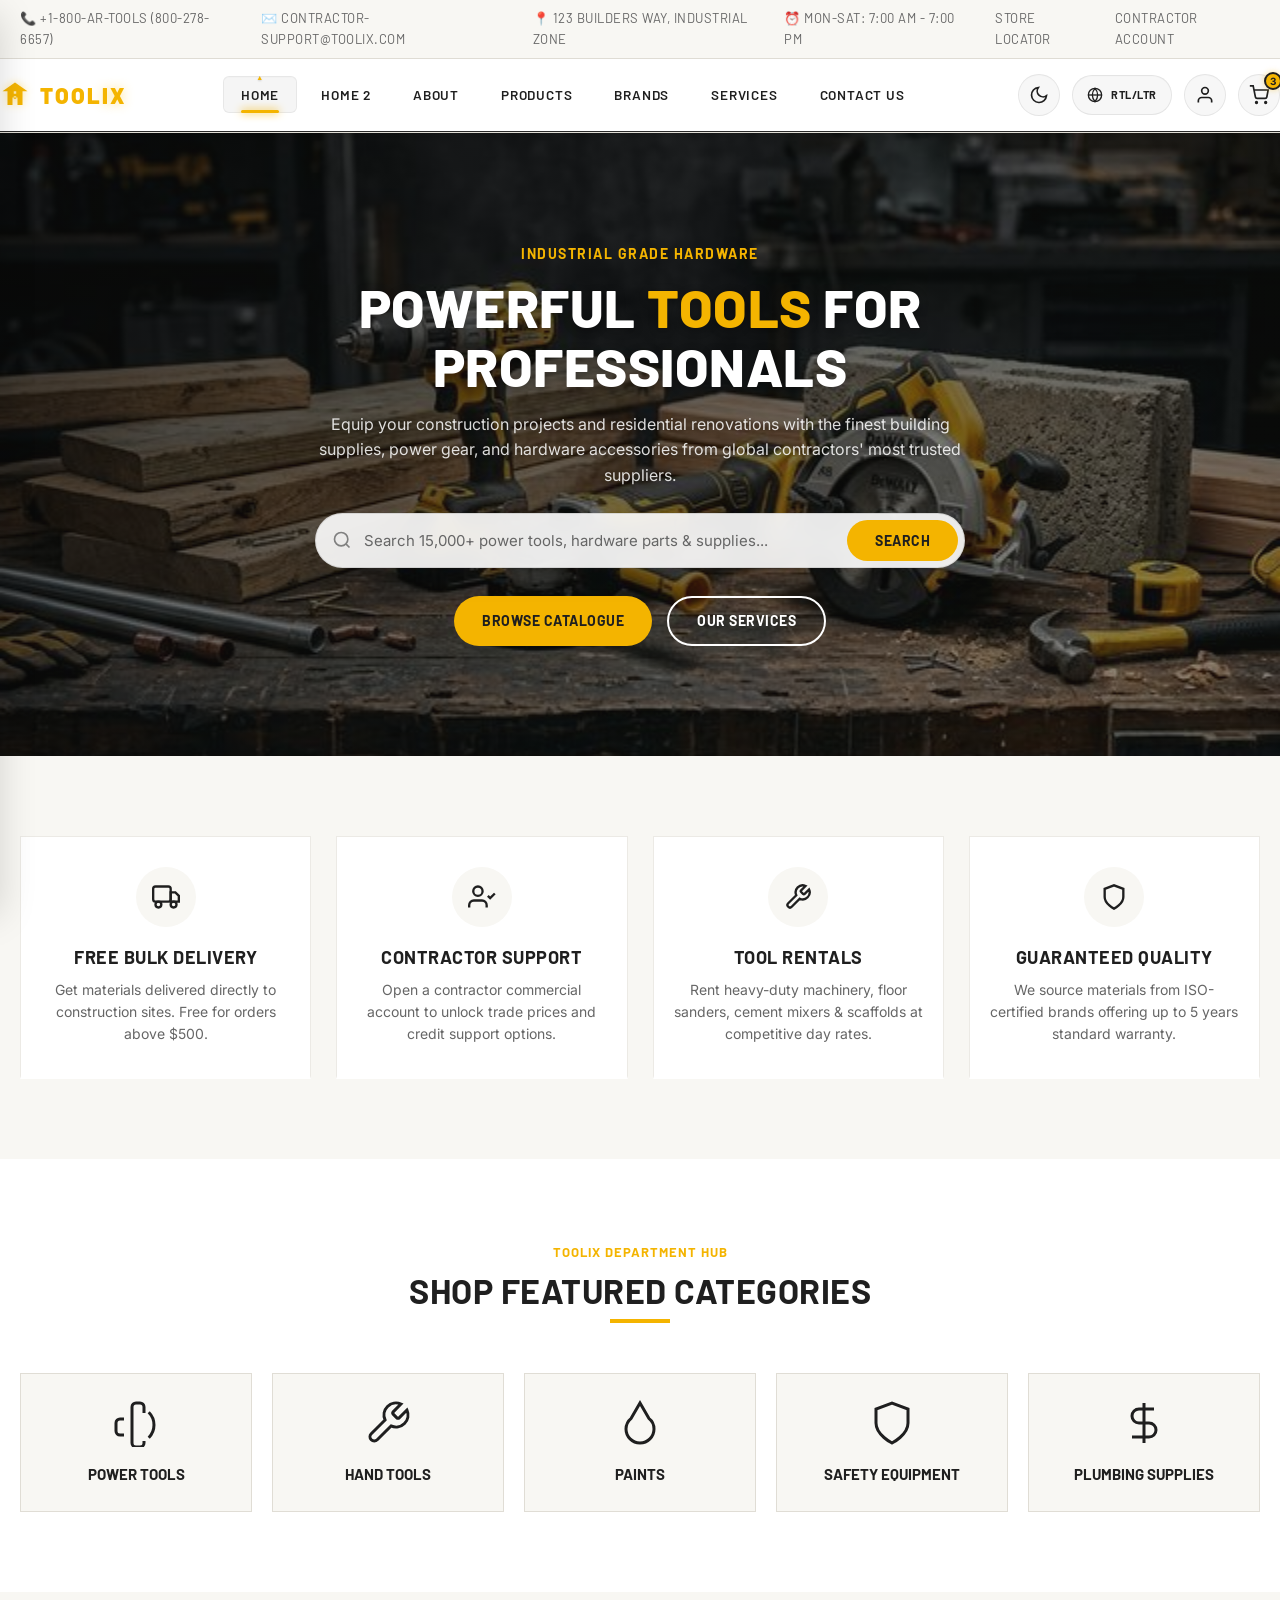
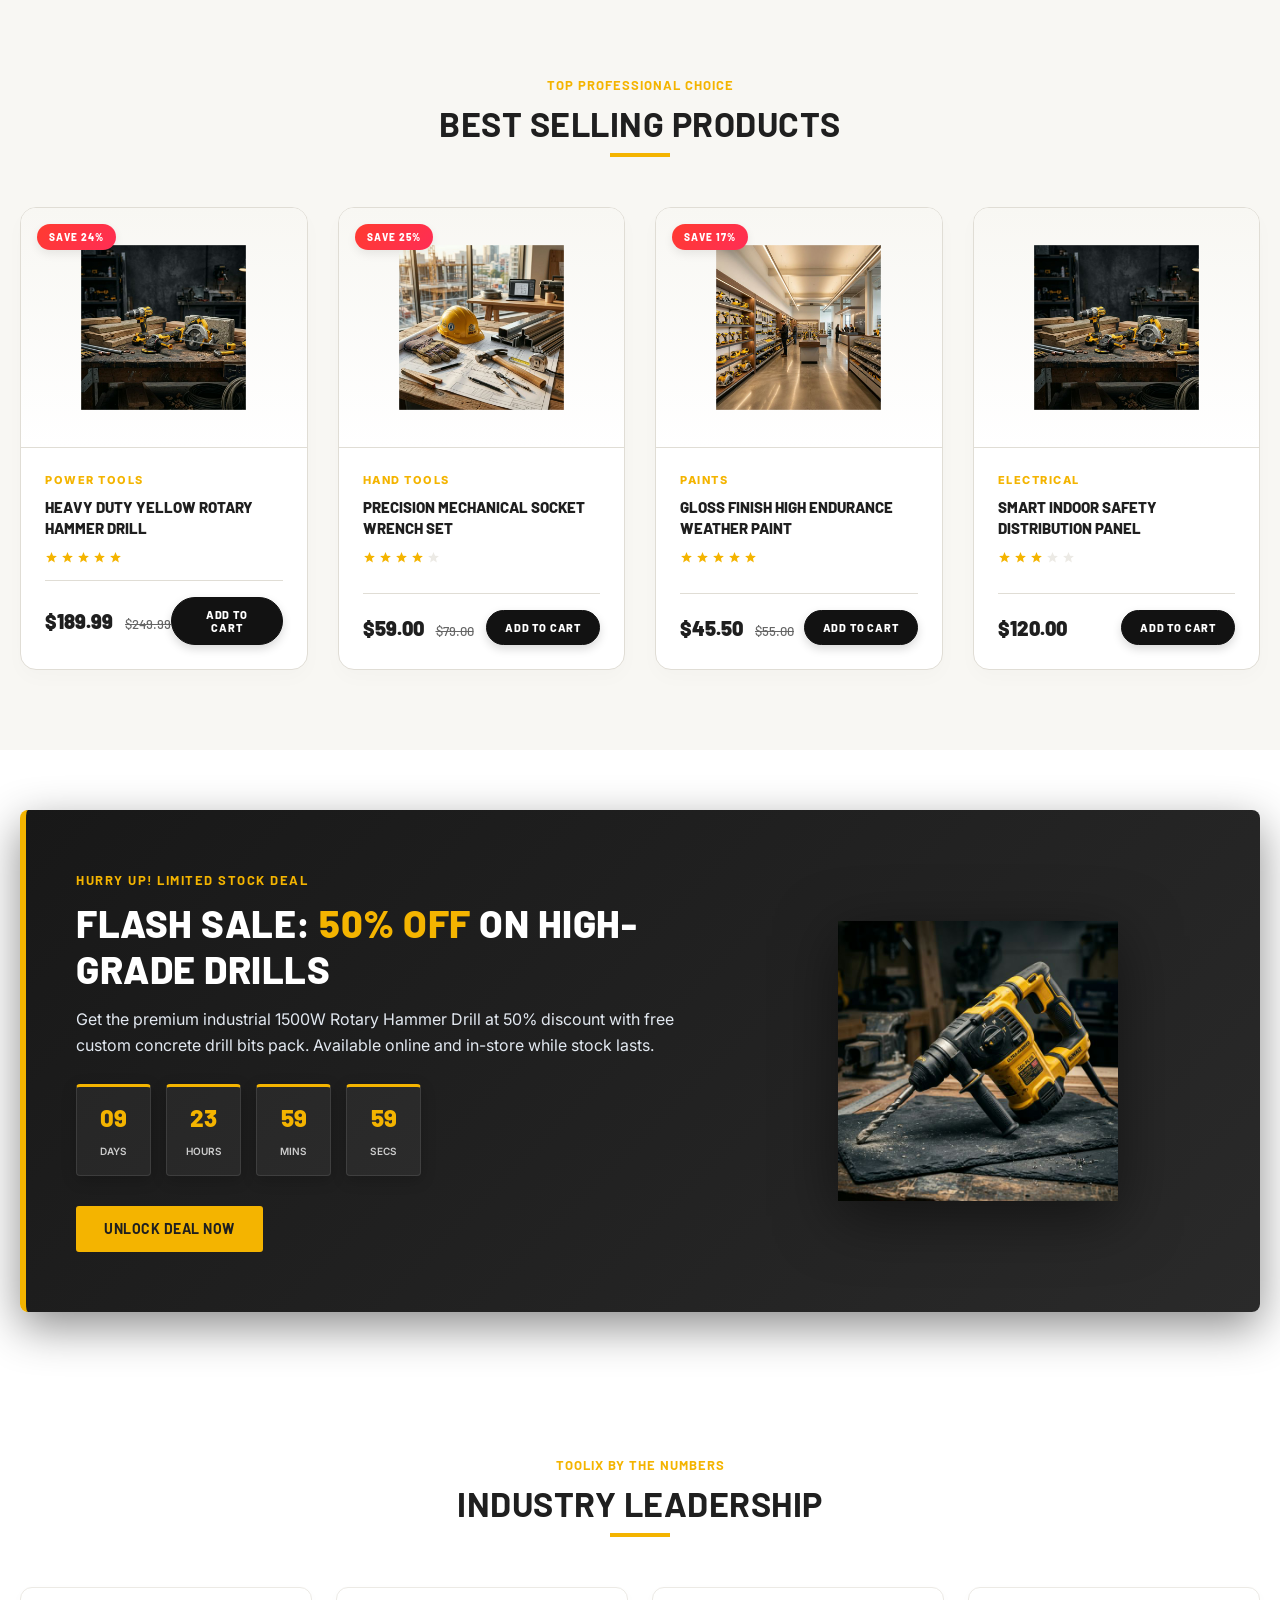
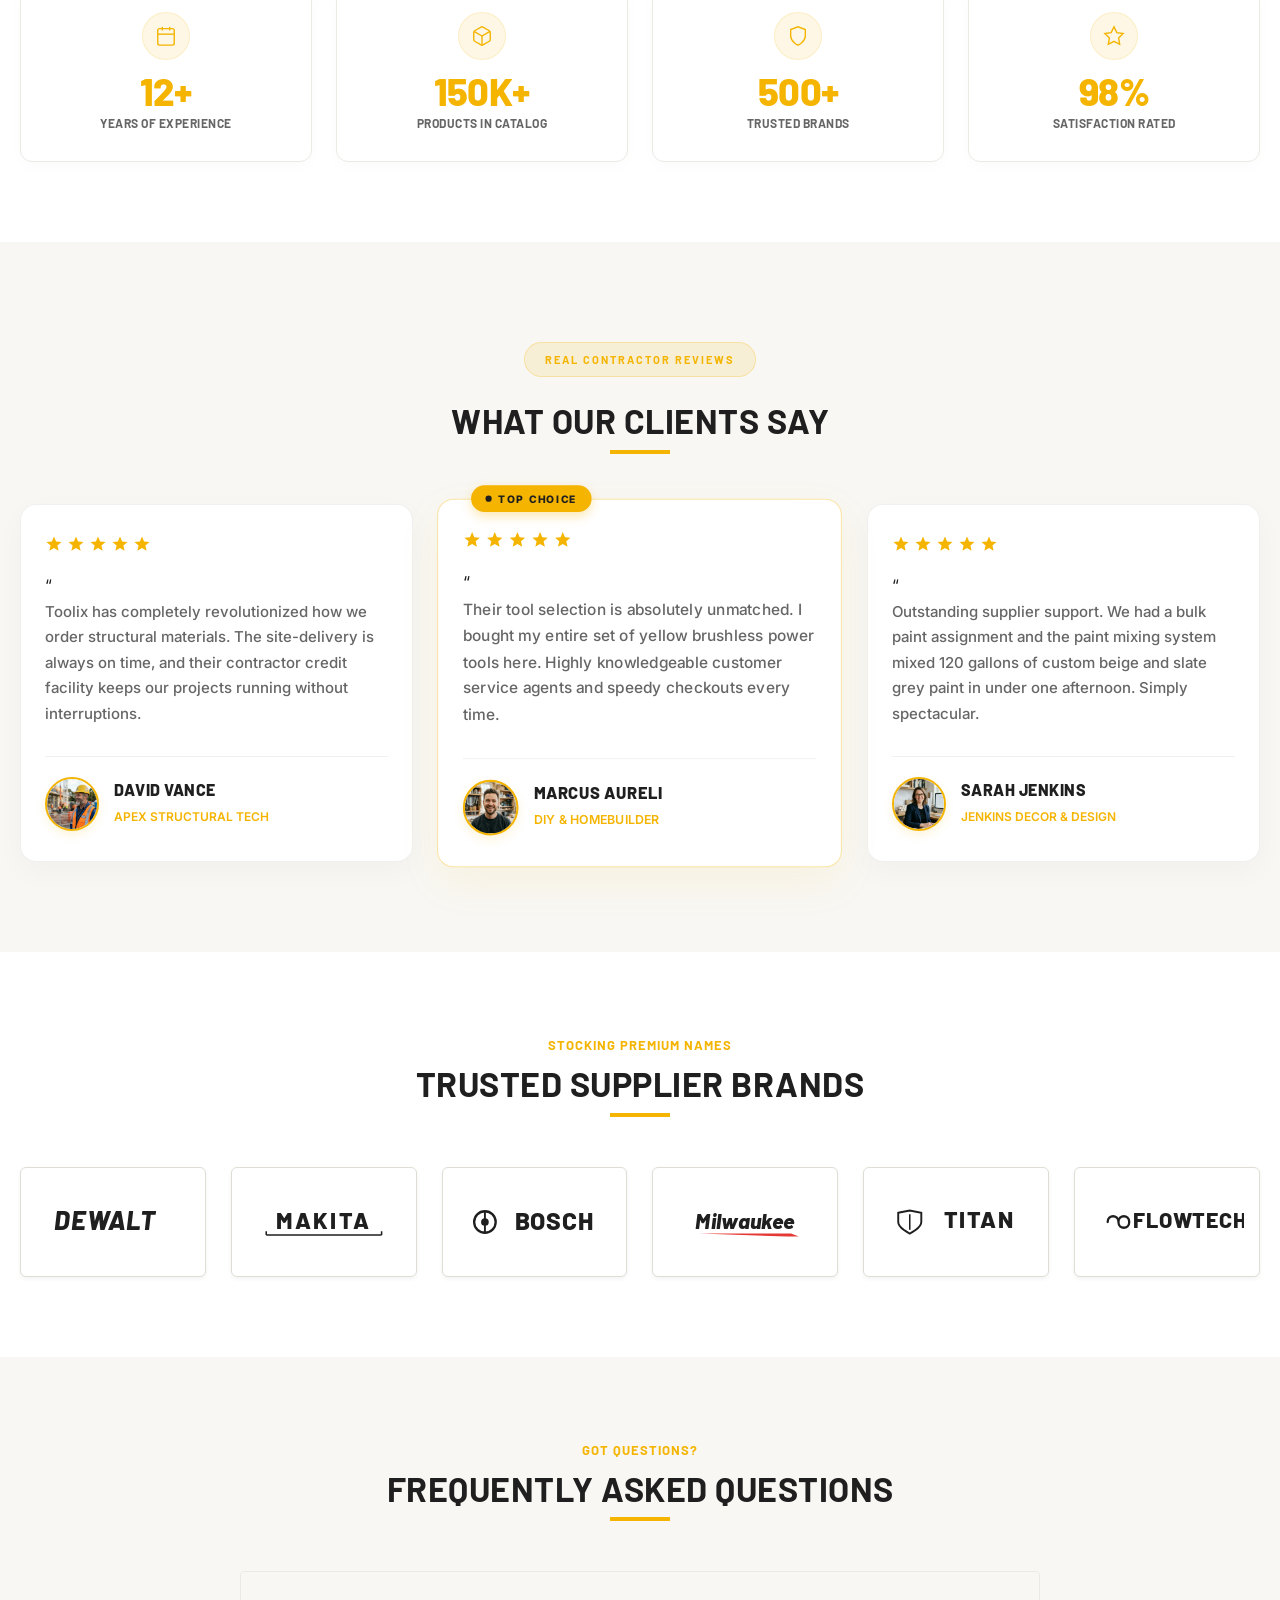
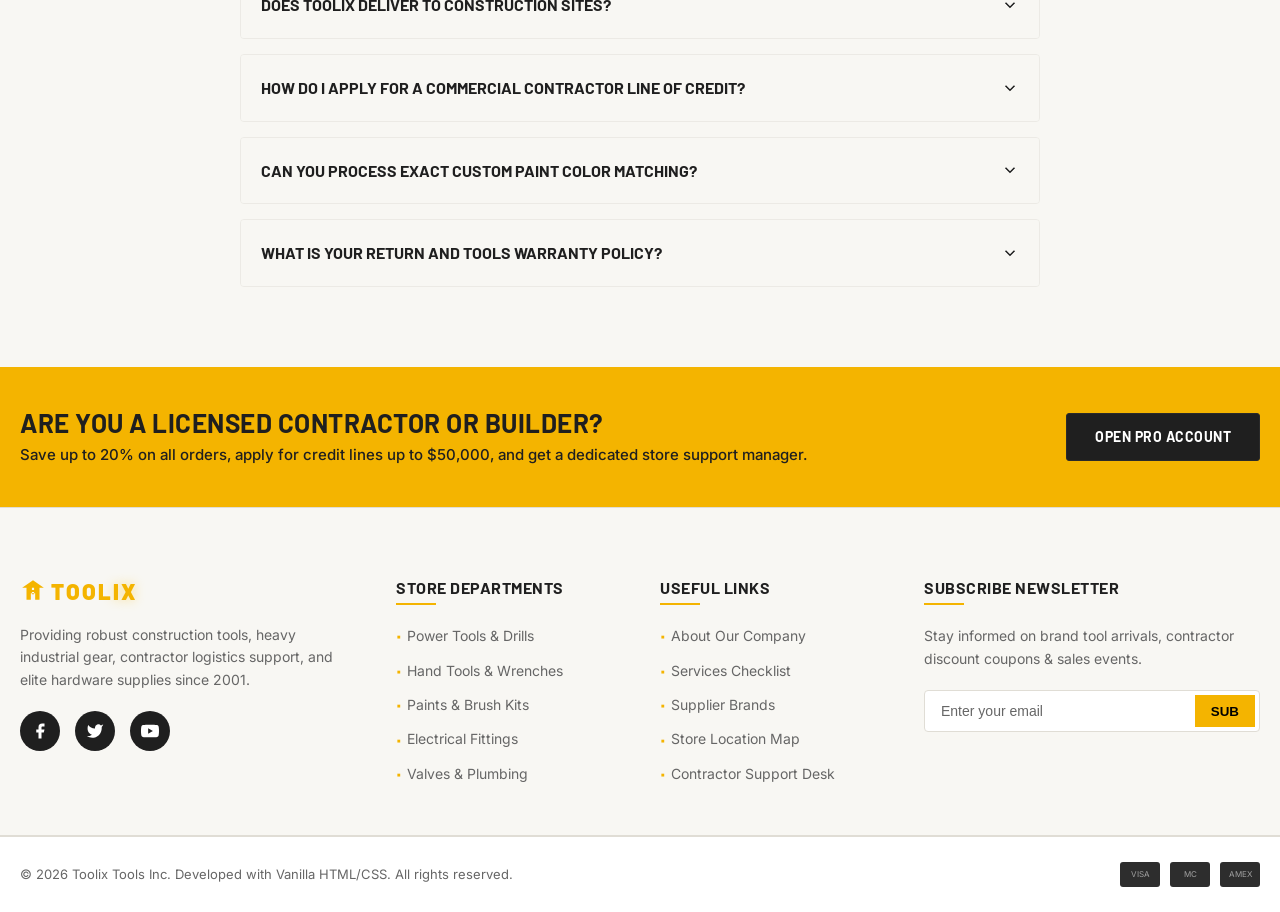
==== index.html @ ab16ddf1 "first commit" ====
﻿<!DOCTYPE html>
<html lang="en">

<head>
    <meta charset="UTF-8">
    <meta name="viewport" content="width=device-width, initial-scale=1.0">
    <title>Toolix | Tools, Hardware & Building Supplies Store</title>
    <meta name="description"
        content="Explore heavy-duty power tools, construction materials, building supplies & hardware at Toolix. Trusted by contractors and homeowners.">
    <link rel="stylesheet" href="css/style.css">
    <script>
        // Apply theme/RTL early to prevent visual flicker
        if (localStorage.getItem('toolix-theme') === 'dark') {
            document.documentElement.classList.add('dark-mode');
        }
        if (localStorage.getItem('toolix-dir') === 'rtl') {
            document.documentElement.setAttribute('dir', 'rtl');
        }
    </script>
</head>

<body>

    <!-- Top Bar -->
    <div class="topbar">
        <div class="container topbar-content">
            <div class="topbar-info">
                <span>📞 +1-800-AR-TOOLS (800-278-6657)</span>
                <span>✉️ contractor-support@toolix.com</span>
                <span>📍 123 Builders Way, Industrial Zone</span>
            </div>
            <div class="topbar-links">
                <span>⏰ Mon-Sat: 7:00 AM - 7:00 PM</span>
                <a href="contact.html">Store Locator</a>
                <a href="services.html#contractor-portal">Contractor Account</a>
            </div>
        </div>
    </div>

    <!-- Header -->
    <header>
        <div class="container header-main">
            <!-- Logo -->
            <div class="logo-container">
                <a href="index.html" class="brand-logo" id="logoLink">
                    <svg class="brand-icon" viewBox="0 0 24 24">
                        <path d="M12 2L2 9h4v11h4v-6h4v6h4V9h4L12 2zm1 9h-2V9h2v2zm-2 2h2v2h-2v-2z" />
                    </svg>
                    <span class="toolix-brand">Tool<span class="brand-accent-letter">ix</span></span>
                </a>
            </div>

            <!-- Center: Main Navigation Menu -->
            <nav class="desktop-nav">
                <ul class="nav-links">
                    <li class="active"><a href="index.html">Home</a></li>
                    <li><a href="home2.html">Home 2</a></li>
                    <li><a href="about.html">About</a></li>
                    <li><a href="products.html">Products</a></li>
                    <li><a href="brands.html">Brands</a></li>
                    <li><a href="services.html">Services</a></li>
                    <li><a href="contact.html">Contact Us</a></li>
                </ul>
            </nav>

            <!-- Header Actions -->
            <div class="header-actions">
                <button class="header-action-btn" id="themeToggleBtn" title="Toggle Light/Dark Mode">
                    <svg viewBox="0 0 24 24" fill="none" stroke="currentColor" stroke-width="2" class="sun-icon"
                        style="display:none; width:20px; height:20px;">
                        <circle cx="12" cy="12" r="5"></circle>
                        <line x1="12" y1="1" x2="12" y2="3"></line>
                        <line x1="12" y1="21" x2="12" y2="23"></line>
                        <line x1="4.22" y1="4.22" x2="5.64" y2="5.64"></line>
                        <line x1="18.36" y1="18.36" x2="19.78" y2="19.78"></line>
                        <line x1="1" y1="12" x2="3" y2="12"></line>
                        <line x1="21" y1="12" x2="23" y2="12"></line>
                        <line x1="4.22" y1="19.78" x2="5.64" y2="18.36"></line>
                        <line x1="18.36" y1="5.64" x2="19.78" y2="4.22"></line>
                    </svg>
                    <svg viewBox="0 0 24 24" fill="none" stroke="currentColor" stroke-width="2" class="moon-icon"
                        style="width:20px; height:20px;">
                        <path d="M21 12.79A9 9 0 1 1 11.21 3 7 7 0 0 0 21 12.79z"></path>
                    </svg>
                </button>
                <button class="header-action-btn" id="rtlToggleBtn" title="Toggle RTL/LTR Direction">
                    <svg viewBox="0 0 24 24" fill="none" stroke="currentColor" stroke-width="2" class="lang-icon"
                        style="width:20px; height:20px;">
                        <circle cx="12" cy="12" r="10"></circle>
                        <line x1="2" y1="12" x2="22" y2="12"></line>
                        <path
                            d="M12 2a15.3 15.3 0 0 1 4 10 15.3 15.3 0 0 1-4 10 15.3 15.3 0 0 1-4-10 15.3 15.3 0 0 1 4-10z">
                        </path>
                    </svg>
                </button>
                <div class="user-menu-wrapper">
                    <button class="header-action-btn" id="userAccountBtn" title="User Account">
                        <svg viewBox="0 0 24 24" fill="none" stroke="currentColor" stroke-width="2"
                            style="width:20px; height:20px;">
                            <path d="M20 21v-2a4 4 0 0 0-4-4H8a4 4 0 0 0-4 4v2" />
                            <circle cx="12" cy="7" r="4" />
                        </svg>
                    </button>
                    <div class="user-dropdown" id="userDropdown">
                        <a href="login.html" class="dropdown-item">Log In</a>
                        <a href="signup.html" class="dropdown-item">Sign Up</a>
                    </div>
                </div>
                <a href="cart.html" class="header-action-btn" title="Your Cart">
                    <svg viewBox="0 0 24 24" fill="none" stroke="currentColor" stroke-width="2">
                        <circle cx="9" cy="21" r="1" />
                        <circle cx="20" cy="21" r="1" />
                        <path d="M1 1h4l2.68 13.39a2 2 0 0 0 2 1.61h9.72a2 2 0 0 0 2-1.61L23 6H6" />
                    </svg>
                    <span class="cart-count">3</span>
                </a>
                <!-- Burger menu link for Mobile screens -->
                <button class="burger-menu" id="burgerMenuBtn" aria-label="Open navigation menu">
                    <svg viewBox="0 0 24 24" fill="none" stroke="currentColor" stroke-width="2">
                        <line x1="3" y1="12" x2="21" y2="12"></line>
                        <line x1="3" y1="6" x2="21" y2="6"></line>
                        <line x1="3" y1="18" x2="21" y2="18"></line>
                    </svg>
                </button>
            </div>
        </div>
    </header>

    <!-- Mobile Navigation Sidebar Drawer -->
    <div class="mobile-menu-overlay" id="mobileOverlay"></div>
    <div class="mobile-nav" id="mobileNav">
        <div class="mobile-nav-header">
            <a href="index.html" class="brand-logo" style="font-size: 22px;">
                <svg class="brand-icon" style="width: 22px; height: 22px;" viewBox="0 0 24 24">
                    <path d="M12 2L2 9h4v11h4v-6h4v6h4V9h4L12 2zm1 9h-2V9h2v2zm-2 2h2v2h-2v-2z" />
                </svg>
                <span class="toolix-brand">Tool<span class="brand-accent-letter">ix</span></span>
            </a>
            <button class="mobile-close-btn" id="mobileCloseBtn">
                <svg viewBox="0 0 24 24" fill="none" stroke="currentColor" stroke-width="2">
                    <line x1="18" y1="6" x2="6" y2="18"></line>
                    <line x1="6" y1="6" x2="18" y2="18"></line>
                </svg>
            </button>
        </div>
        <ul class="mobile-menu-links">
            <li><a href="index.html">Home</a></li>
            <li><a href="home2.html">Home 2</a></li>
            <li><a href="about.html">About</a></li>
            <li><a href="products.html">Products</a></li>
            <li><a href="brands.html">Brands</a></li>
            <li><a href="services.html">Services</a></li>
            <li><a href="contact.html">Contact Us</a></li>
        </ul>
        <div class="mobile-auth-section">
            <a href="login.html" class="mobile-auth-btn mobile-login-btn">
                <svg viewBox="0 0 24 24" fill="none" stroke="currentColor" stroke-width="2">
                    <path d="M15 3h4a2 2 0 0 1 2 2v14a2 2 0 0 1-2 2h-4" />
                    <polyline points="10 17 15 12 10 7" />
                    <line x1="15" y1="12" x2="3" y2="12" />
                </svg>
                Log In
            </a>
            <a href="signup.html" class="mobile-auth-btn mobile-signup-btn">
                <svg viewBox="0 0 24 24" fill="none" stroke="currentColor" stroke-width="2">
                    <path d="M16 21v-2a4 4 0 0 0-4-4H5a4 4 0 0 0-4 4v2" />
                    <circle cx="8.5" cy="7" r="4" />
                    <line x1="20" y1="8" x2="20" y2="14" />
                    <line x1="23" y1="11" x2="17" y2="11" />
                </svg>
                Sign Up
            </a>
        </div>
    </div>

    <!-- Hero Section -->
    <section class="hero">
        <div class="container">
            <div class="hero-content">
                <div class="hero-sub">Industrial Grade Hardware</div>
                <h1 class="hero-title">POWERFUL <span>TOOLS</span> FOR PROFESSIONALS</h1>
                <p class="hero-desc">Equip your construction projects and residential renovations with the finest
                    building
                    supplies, power gear, and hardware accessories from global contractors' most trusted suppliers.</p>

                <!-- Premium Hero Search Bar Component -->
                <form class="hero-search-form" action="products.html" method="GET">
                    <div class="hero-search-input-wrap">
                        <svg class="hero-search-icon" viewBox="0 0 24 24" fill="none" stroke="currentColor"
                            stroke-width="2">
                            <circle cx="11" cy="11" r="8"></circle>
                            <line x1="21" y1="21" x2="16.65" y2="16.65"></line>
                        </svg>
                        <input type="text" name="search"
                            placeholder="Search 15,000+ power tools, hardware parts & supplies..." required>
                    </div>
                    <button type="submit">SEARCH</button>
                </form>

                <div class="hero-ctas">
                    <a href="products.html" class="btn btn-primary">Browse Catalogue</a>
                    <a href="services.html" class="btn btn-outline-white">Our Services</a>
                </div>
            </div>
        </div>
    </section>

    <!-- Store Advantages (Highlights block) -->
    <section class="section-padding bg-beige fade-in">
        <div class="container">
            <div class="features-grid">
                <div class="feature-box">
                    <div class="feature-icon-wrap">
                        <svg fill="none" stroke="currentColor" stroke-width="2" viewBox="0 0 24 24">
                            <rect x="1" y="3" width="15" height="13" rx="2" ry="2"></rect>
                            <polygon points="16 8 20 8 23 11 23 16 16 16 16 8"></polygon>
                            <circle cx="5.5" cy="18.5" r="2.5"></circle>
                            <circle cx="18.5" cy="18.5" r="2.5"></circle>
                        </svg>
                    </div>
                    <h3>FREE BULK DELIVERY</h3>
                    <p>Get materials delivered directly to construction sites. Free for orders above $500.</p>
                </div>
                <div class="feature-box">
                    <div class="feature-icon-wrap">
                        <svg fill="none" stroke="currentColor" stroke-width="2" viewBox="0 0 24 24">
                            <path d="M16 21v-2a4 4 0 0 0-4-4H5a4 4 0 0 0-4 4v2"></path>
                            <circle cx="8.5" cy="7" r="4"></circle>
                            <polyline points="17 11 19 13 23 9"></polyline>
                        </svg>
                    </div>
                    <h3>CONTRACTOR SUPPORT</h3>
                    <p>Open a contractor commercial account to unlock trade prices and credit support options.</p>
                </div>
                <div class="feature-box">
                    <div class="feature-icon-wrap">
                        <svg fill="none" stroke="currentColor" stroke-width="2" viewBox="0 0 24 24">
                            <path
                                d="M14.7 6.3a1 1 0 0 0 0 1.4l1.6 1.6a1 1 0 0 0 1.4 0l3.77-3.77a6 6 0 0 1-7.94 7.94l-6.91 6.91a2.12 2.12 0 0 1-3-3l6.91-6.91a6 6 0 0 1 7.94-7.94l-3.76 3.76z" />
                        </svg>
                    </div>
                    <h3>TOOL RENTALS</h3>
                    <p>Rent heavy-duty machinery, floor sanders, cement mixers & scaffolds at competitive day rates.</p>
                </div>
                <div class="feature-box">
                    <div class="feature-icon-wrap">
                        <svg fill="none" stroke="currentColor" stroke-width="2" viewBox="0 0 24 24">
                            <path d="M12 22s8-4 8-10V5l-8-3-8 3v7c0 6 8 10 8 10z" />
                        </svg>
                    </div>
                    <h3>GUARANTEED QUALITY</h3>
                    <p>We source materials from ISO-certified brands offering up to 5 years standard warranty.</p>
                </div>
            </div>
        </div>
    </section>

    <!-- Featured Categories -->
    <section class="section-padding fade-in">
        <div class="container">
            <div class="section-title-wrap">
                <span class="section-subtitle">Toolix Department Hub</span>
                <h2 class="section-title">Shop Featured Categories</h2>
            </div>
            <div class="categories-grid">
                <a href="products.html?category=powertools" class="category-card">
                    <svg fill="none" stroke="currentColor" stroke-width="1.5" viewBox="0 0 24 24">
                        <path
                            d="M18.36 6.64a9 9 0 0 1 0 12.72M6 18H4a2 2 0 0 1-2-2v-4a2 2 0 0 1 2-2h2m4-3v14m0-14V4a2 2 0 0 1 2-2h2a2 2 0 0 1 2 2v3m-6 14v1a2 2 0 0 0 2 2h2a2 2 0 0 0 2-2v-1" />
                    </svg>
                    <span>Power Tools</span>
                </a>
                <a href="products.html?category=handtools" class="category-card">
                    <svg fill="none" stroke="currentColor" stroke-width="1.5" viewBox="0 0 24 24">
                        <path
                            d="M14.7 6.3a1 1 0 0 0 0 1.4l1.6 1.6a1 1 0 0 0 1.4 0l3.77-3.77a6 6 0 0 1-7.94 7.94l-6.91 6.91a2.12 2.12 0 0 1-3-3l6.91-6.91a6 6 0 0 1 7.94-7.94l-3.76 3.76z" />
                    </svg>
                    <span>Hand Tools</span>
                </a>
                <a href="products.html?category=paints" class="category-card">
                    <svg fill="none" stroke="currentColor" stroke-width="1.5" viewBox="0 0 24 24">
                        <path
                            d="M12 22a7 7 0 0 0 7-7c0-2.31-1.02-4.14-2.58-5.32L12 2l-4.42 7.68A7.03 7.03 0 0 0 5 15a7 7 0 0 0 7 7z" />
                    </svg>
                    <span>Paints</span>
                </a>
                <a href="products.html?category=safety" class="category-card">
                    <svg fill="none" stroke="currentColor" stroke-width="1.5" viewBox="0 0 24 24">
                        <path d="M12 22s8-4 8-10V5l-8-3-8 3v7c0 6 8 10 8 10z" />
                    </svg>
                    <span>Safety Equipment</span>
                </a>
                <a href="products.html?category=plumbing" class="category-card">
                    <svg fill="none" stroke="currentColor" stroke-width="1.5" viewBox="0 0 24 24">
                        <path d="M12 2v20M17 5H9.5a3.5 3.5 0 0 0 0 7h5a3.5 3.5 0 0 1 0 7H6" />
                    </svg>
                    <span>Plumbing Supplies</span>
                </a>
            </div>
        </div>
    </section>

    <!-- Best Sellers Catalog -->
    <section class="section-padding bg-beige fade-in">
        <div class="container">
            <div class="section-title-wrap">
                <span class="section-subtitle">Top Professional Choice</span>
                <h2 class="section-title">Best Selling Products</h2>
            </div>

            <div class="products-wrapper">
                <div class="products-grid">
                    <!-- CARD 1 -->
                    <div class="product-card" data-category="powertools">
                        <span class="product-badge sale">Save 24%</span>
                        <div class="product-image">
                            <img src="images/hero_banner.png" alt="Rotary Hammer Drill" loading="lazy">
                        </div>
                        <div class="product-info">
                            <span class="product-category">Power Tools</span>
                            <a href="#" class="product-title quick-view-trigger" data-id="1">Heavy Duty Yellow Rotary
                                Hammer Drill</a>
                            <div class="product-rating">
                                <svg viewBox="0 0 24 24">
                                    <path
                                        d="M12 17.27L18.18 21l-1.64-7.03L22 9.24l-7.19-.61L12 2 9.19 8.63 2 9.24l5.46 4.73L5.82 21z" />
                                </svg>
                                <svg viewBox="0 0 24 24">
                                    <path
                                        d="M12 17.27L18.18 21l-1.64-7.03L22 9.24l-7.19-.61L12 2 9.19 8.63 2 9.24l5.46 4.73L5.82 21z" />
                                </svg>
                                <svg viewBox="0 0 24 24">
                                    <path
                                        d="M12 17.27L18.18 21l-1.64-7.03L22 9.24l-7.19-.61L12 2 9.19 8.63 2 9.24l5.46 4.73L5.82 21z" />
                                </svg>
                                <svg viewBox="0 0 24 24">
                                    <path
                                        d="M12 17.27L18.18 21l-1.64-7.03L22 9.24l-7.19-.61L12 2 9.19 8.63 2 9.24l5.46 4.73L5.82 21z" />
                                </svg>
                                <svg viewBox="0 0 24 24">
                                    <path
                                        d="M12 17.27L18.18 21l-1.64-7.03L22 9.24l-7.19-.61L12 2 9.19 8.63 2 9.24l5.46 4.73L5.82 21z" />
                                </svg>
                            </div>
                            <div class="product-footer">
                                <div class="product-price">$189.99 <span>$249.99</span></div>
                                <button class="product-add-cart">Add To Cart</button>
                            </div>
                        </div>
                    </div>

                    <!-- CARD 2 -->
                    <div class="product-card" data-category="handtools">
                        <span class="product-badge sale">Save 25%</span>
                        <div class="product-image">
                            <img src="images/hero_banner_alt.png" alt="Socket Wrench Set" loading="lazy">
                        </div>
                        <div class="product-info">
                            <span class="product-category">Hand Tools</span>
                            <a href="#" class="product-title quick-view-trigger" data-id="2">Precision Mechanical Socket
                                Wrench Set</a>
                            <div class="product-rating">
                                <svg viewBox="0 0 24 24">
                                    <path
                                        d="M12 17.27L18.18 21l-1.64-7.03L22 9.24l-7.19-.61L12 2 9.19 8.63 2 9.24l5.46 4.73L5.82 21z" />
                                </svg>
                                <svg viewBox="0 0 24 24">
                                    <path
                                        d="M12 17.27L18.18 21l-1.64-7.03L22 9.24l-7.19-.61L12 2 9.19 8.63 2 9.24l5.46 4.73L5.82 21z" />
                                </svg>
                                <svg viewBox="0 0 24 24">
                                    <path
                                        d="M12 17.27L18.18 21l-1.64-7.03L22 9.24l-7.19-.61L12 2 9.19 8.63 2 9.24l5.46 4.73L5.82 21z" />
                                </svg>
                                <svg viewBox="0 0 24 24">
                                    <path
                                        d="M12 17.27L18.18 21l-1.64-7.03L22 9.24l-7.19-.61L12 2 9.19 8.63 2 9.24l5.46 4.73L5.82 21z" />
                                </svg>
                                <svg viewBox="0 0 24 24" style="color:var(--gray-light);">
                                    <path
                                        d="M12 17.27L18.18 21l-1.64-7.03L22 9.24l-7.19-.61L12 2 9.19 8.63 2 9.24l5.46 4.73L5.82 21z" />
                                </svg>
                            </div>
                            <div class="product-footer">
                                <div class="product-price">$59.00 <span>$79.00</span></div>
                                <button class="product-add-cart">Add To Cart</button>
                            </div>
                        </div>
                    </div>

                    <!-- CARD 3 -->
                    <div class="product-card" data-category="paints">
                        <span class="product-badge sale">Save 17%</span>
                        <div class="product-image">
                            <img src="images/store_interior.png" alt="High Endurance Weather Paint" loading="lazy">
                        </div>
                        <div class="product-info">
                            <span class="product-category">Paints</span>
                            <a href="#" class="product-title quick-view-trigger" data-id="3">Gloss Finish High Endurance
                                Weather Paint</a>
                            <div class="product-rating">
                                <svg viewBox="0 0 24 24">
                                    <path
                                        d="M12 17.27L18.18 21l-1.64-7.03L22 9.24l-7.19-.61L12 2 9.19 8.63 2 9.24l5.46 4.73L5.82 21z" />
                                </svg>
                                <svg viewBox="0 0 24 24">
                                    <path
                                        d="M12 17.27L18.18 21l-1.64-7.03L22 9.24l-7.19-.61L12 2 9.19 8.63 2 9.24l5.46 4.73L5.82 21z" />
                                </svg>
                                <svg viewBox="0 0 24 24">
                                    <path
                                        d="M12 17.27L18.18 21l-1.64-7.03L22 9.24l-7.19-.61L12 2 9.19 8.63 2 9.24l5.46 4.73L5.82 21z" />
                                </svg>
                                <svg viewBox="0 0 24 24">
                                    <path
                                        d="M12 17.27L18.18 21l-1.64-7.03L22 9.24l-7.19-.61L12 2 9.19 8.63 2 9.24l5.46 4.73L5.82 21z" />
                                </svg>
                                <svg viewBox="0 0 24 24">
                                    <path
                                        d="M12 17.27L18.18 21l-1.64-7.03L22 9.24l-7.19-.61L12 2 9.19 8.63 2 9.24l5.46 4.73L5.82 21z" />
                                </svg>
                            </div>
                            <div class="product-footer">
                                <div class="product-price">$45.50 <span>$55.00</span></div>
                                <button class="product-add-cart">Add To Cart</button>
                            </div>
                        </div>
                    </div>

                    <!-- CARD 4 -->
                    <div class="product-card" data-category="electrical">
                        <div class="product-image">
                            <img src="images/hero_banner.png" alt="Distribution Panel" loading="lazy">
                        </div>
                        <div class="product-info">
                            <span class="product-category">Electrical</span>
                            <a href="#" class="product-title quick-view-trigger" data-id="4">Smart Indoor Safety
                                Distribution Panel</a>
                            <div class="product-rating">
                                <svg viewBox="0 0 24 24">
                                    <path
                                        d="M12 17.27L18.18 21l-1.64-7.03L22 9.24l-7.19-.61L12 2 9.19 8.63 2 9.24l5.46 4.73L5.82 21z" />
                                </svg>
                                <svg viewBox="0 0 24 24">
                                    <path
                                        d="M12 17.27L18.18 21l-1.64-7.03L22 9.24l-7.19-.61L12 2 9.19 8.63 2 9.24l5.46 4.73L5.82 21z" />
                                </svg>
                                <svg viewBox="0 0 24 24">
                                    <path
                                        d="M12 17.27L18.18 21l-1.64-7.03L22 9.24l-7.19-.61L12 2 9.19 8.63 2 9.24l5.46 4.73L5.82 21z" />
                                </svg>
                                <svg viewBox="0 0 24 24" style="color:var(--gray-light);">
                                    <path
                                        d="M12 17.27L18.18 21l-1.64-7.03L22 9.24l-7.19-.61L12 2 9.19 8.63 2 9.24l5.46 4.73L5.82 21z" />
                                </svg>
                                <svg viewBox="0 0 24 24" style="color:var(--gray-light);">
                                    <path
                                        d="M12 17.27L18.18 21l-1.64-7.03L22 9.24l-7.19-.61L12 2 9.19 8.63 2 9.24l5.46 4.73L5.82 21z" />
                                </svg>
                            </div>
                            <div class="product-footer">
                                <div class="product-price">$120.00</div>
                                <button class="product-add-cart">Add To Cart</button>
                            </div>
                        </div>
                    </div>
                </div>
            </div>
        </div>
    </section>

    <!-- Special Offer Section & Countdown -->
    <section class="section-padding offer-banner fade-in" style="padding: 60px 0;">
        <div class="container">
            <div class="offer-content">
                <div class="offer-details">
                    <span class="section-subtitle"
                        style="color:var(--primary); font-weight: 700; text-transform: uppercase; letter-spacing: 1.5px; display: block; margin-bottom: 10px;">Hurry
                        Up! Limited Stock Deal</span>
                    <h2
                        style="font-size: 38px; font-weight: 800; color: #ffffff; margin-bottom: 15px; text-transform: uppercase;">
                        FLASH SALE: <span style="color:var(--primary);">50% OFF</span> ON HIGH-GRADE DRILLS</h2>
                    <p
                        style="color: #e0e0e0; font-size: 16px; margin-bottom: 25px; max-width: 600px; line-height: 1.6;">
                        Get the premium industrial 1500W Rotary Hammer Drill at 50% discount with free custom concrete
                        drill bits pack. Available online and in-store while stock lasts.</p>

                    <div class="countdown" style="display: flex; gap: 15px; margin-bottom: 30px;">
                        <div class="countdown-box">
                            <span class="countdown-num" id="days">09</span>
                            <span class="countdown-label">Days</span>
                        </div>
                        <div class="countdown-box">
                            <span class="countdown-num" id="hours">23</span>
                            <span class="countdown-label">Hours</span>
                        </div>
                        <div class="countdown-box">
                            <span class="countdown-num" id="minutes">54</span>
                            <span class="countdown-label">Mins</span>
                        </div>
                        <div class="countdown-box">
                            <span class="countdown-num" id="seconds">12</span>
                            <span class="countdown-label">Secs</span>
                        </div>
                    </div>

                    <a href="#" class="btn btn-primary quick-view-trigger" data-id="1"
                        style="display: inline-block;">Unlock Deal Now</a>
                </div>
                <div class="offer-image-wrap">
                    <img class="offer-image" src="images/flash_sale_drill.png" alt="Flash Sale Drill">
                </div>
            </div>
        </div>
    </section>

    <!-- Stats Counters -->
    <section class="section-padding fade-in">
        <div class="container">
            <div class="section-title-wrap">
                <span class="section-subtitle">Toolix By The Numbers</span>
                <h2 class="section-title">Industry Leadership</h2>
            </div>
            <div class="stats-grid">
                <div class="stat-item">
                    <div class="stat-icon">
                        <svg viewBox="0 0 24 24" fill="none" stroke="currentColor" stroke-width="1.5">
                            <rect x="3" y="4" width="18" height="18" rx="2" />
                            <line x1="16" y1="2" x2="16" y2="6" />
                            <line x1="8" y1="2" x2="8" y2="6" />
                            <line x1="3" y1="10" x2="21" y2="10" />
                        </svg>
                    </div>
                    <div class="stat-number" data-target="25" data-suffix="+">0</div>
                    <div class="stat-label">Years of Experience</div>
                </div>
                <div class="stat-item">
                    <div class="stat-icon">
                        <svg viewBox="0 0 24 24" fill="none" stroke="currentColor" stroke-width="1.5">
                            <path
                                d="M21 16V8a2 2 0 0 0-1-1.73l-7-4a2 2 0 0 0-2 0l-7 4A2 2 0 0 0 3 8v8a2 2 0 0 0 1 1.73l7 4a2 2 0 0 0 2 0l7-4A2 2 0 0 0 21 16z" />
                            <polyline points="3.27 6.96 12 12.01 20.73 6.96" />
                            <line x1="12" y1="22.08" x2="12" y2="12" />
                        </svg>
                    </div>
                    <div class="stat-number" data-target="150" data-suffix="K+">0</div>
                    <div class="stat-label">Products in Catalog</div>
                </div>
                <div class="stat-item">
                    <div class="stat-icon">
                        <svg viewBox="0 0 24 24" fill="none" stroke="currentColor" stroke-width="1.5">
                            <path d="M12 22s8-4 8-10V5l-8-3-8 3v7c0 6 8 10 8 10z" />
                        </svg>
                    </div>
                    <div class="stat-number" data-target="500" data-suffix="+">0</div>
                    <div class="stat-label">Trusted Brands</div>
                </div>
                <div class="stat-item">
                    <div class="stat-icon">
                        <svg viewBox="0 0 24 24" fill="none" stroke="currentColor" stroke-width="1.5">
                            <polygon
                                points="12 2 15.09 8.26 22 9.27 17 14.14 18.18 21.02 12 17.77 5.82 21.02 7 14.14 2 9.27 8.91 8.26 12 2" />
                        </svg>
                    </div>
                    <div class="stat-number" data-target="98" data-suffix="%">0</div>
                    <div class="stat-label">Satisfaction Rated</div>
                </div>
            </div>
        </div>
    </section>

    <!-- Testimonials -->
    <section class="section-padding bg-beige testimonials-section fade-in">
        <div class="container">
            <div class="section-title-wrap">
                <span class="section-subtitle testimonials-badge-title">Real Contractor Reviews</span>
                <h2 class="section-title">What Our Clients Say</h2>
            </div>

            <div class="testimonial-grid">
                <!-- 1 -->
                <div class="testimonial-card">
                    <div class="testimonial-rating">
                        <svg class="star-icon" viewBox="0 0 24 24" fill="currentColor">
                            <path
                                d="M12 17.27L18.18 21l-1.64-7.03L22 9.24l-7.19-.61L12 2 9.19 8.63 2 9.24l5.46 4.73L5.82 21z" />
                        </svg>
                        <svg class="star-icon" viewBox="0 0 24 24" fill="currentColor">
                            <path
                                d="M12 17.27L18.18 21l-1.64-7.03L22 9.24l-7.19-.61L12 2 9.19 8.63 2 9.24l5.46 4.73L5.82 21z" />
                        </svg>
                        <svg class="star-icon" viewBox="0 0 24 24" fill="currentColor">
                            <path
                                d="M12 17.27L18.18 21l-1.64-7.03L22 9.24l-7.19-.61L12 2 9.19 8.63 2 9.24l5.46 4.73L5.82 21z" />
                        </svg>
                        <svg class="star-icon" viewBox="0 0 24 24" fill="currentColor">
                            <path
                                d="M12 17.27L18.18 21l-1.64-7.03L22 9.24l-7.19-.61L12 2 9.19 8.63 2 9.24l5.46 4.73L5.82 21z" />
                        </svg>
                        <svg class="star-icon" viewBox="0 0 24 24" fill="currentColor">
                            <path
                                d="M12 17.27L18.18 21l-1.64-7.03L22 9.24l-7.19-.61L12 2 9.19 8.63 2 9.24l5.46 4.73L5.82 21z" />
                        </svg>
                    </div>
                    <span class="quote-icon">“</span>
                    <p class="testimonial-text">Toolix has completely revolutionized how we order structural materials.
                        The site-delivery is always on time, and their contractor credit facility keeps our projects
                        running without interruptions.</p>
                    <div class="testimonial-author">
                        <img class="author-image" src="images/avatar_david.png" alt="David Vance" />
                        <div class="author-info">
                            <h4>David Vance</h4>
                            <span>Apex Structural Tech</span>
                        </div>
                    </div>
                </div>
                <!-- 2 -->
                <div class="testimonial-card featured">
                    <div class="testimonial-badge-top"><span class="badge-dot"></span> TOP CHOICE</div>
                    <div class="testimonial-rating">
                        <svg class="star-icon" viewBox="0 0 24 24" fill="currentColor">
                            <path
                                d="M12 17.27L18.18 21l-1.64-7.03L22 9.24l-7.19-.61L12 2 9.19 8.63 2 9.24l5.46 4.73L5.82 21z" />
                        </svg>
                        <svg class="star-icon" viewBox="0 0 24 24" fill="currentColor">
                            <path
                                d="M12 17.27L18.18 21l-1.64-7.03L22 9.24l-7.19-.61L12 2 9.19 8.63 2 9.24l5.46 4.73L5.82 21z" />
                        </svg>
                        <svg class="star-icon" viewBox="0 0 24 24" fill="currentColor">
                            <path
                                d="M12 17.27L18.18 21l-1.64-7.03L22 9.24l-7.19-.61L12 2 9.19 8.63 2 9.24l5.46 4.73L5.82 21z" />
                        </svg>
                        <svg class="star-icon" viewBox="0 0 24 24" fill="currentColor">
                            <path
                                d="M12 17.27L18.18 21l-1.64-7.03L22 9.24l-7.19-.61L12 2 9.19 8.63 2 9.24l5.46 4.73L5.82 21z" />
                        </svg>
                        <svg class="star-icon" viewBox="0 0 24 24" fill="currentColor">
                            <path
                                d="M12 17.27L18.18 21l-1.64-7.03L22 9.24l-7.19-.61L12 2 9.19 8.63 2 9.24l5.46 4.73L5.82 21z" />
                        </svg>
                    </div>
                    <span class="quote-icon">“</span>
                    <p class="testimonial-text">Their tool selection is absolutely unmatched. I bought my entire set of
                        yellow brushless power tools here. Highly knowledgeable customer service agents and speedy
                        checkouts every time.</p>
                    <div class="testimonial-author">
                        <img class="author-image" src="images/avatar_marcus.png" alt="Marcus Aureli" />
                        <div class="author-info">
                            <h4>Marcus Aureli</h4>
                            <span>DIY &amp; Homebuilder</span>
                        </div>
                    </div>
                </div>
                <!-- 3 -->
                <div class="testimonial-card">
                    <div class="testimonial-rating">
                        <svg class="star-icon" viewBox="0 0 24 24" fill="currentColor">
                            <path
                                d="M12 17.27L18.18 21l-1.64-7.03L22 9.24l-7.19-.61L12 2 9.19 8.63 2 9.24l5.46 4.73L5.82 21z" />
                        </svg>
                        <svg class="star-icon" viewBox="0 0 24 24" fill="currentColor">
                            <path
                                d="M12 17.27L18.18 21l-1.64-7.03L22 9.24l-7.19-.61L12 2 9.19 8.63 2 9.24l5.46 4.73L5.82 21z" />
                        </svg>
                        <svg class="star-icon" viewBox="0 0 24 24" fill="currentColor">
                            <path
                                d="M12 17.27L18.18 21l-1.64-7.03L22 9.24l-7.19-.61L12 2 9.19 8.63 2 9.24l5.46 4.73L5.82 21z" />
                        </svg>
                        <svg class="star-icon" viewBox="0 0 24 24" fill="currentColor">
                            <path
                                d="M12 17.27L18.18 21l-1.64-7.03L22 9.24l-7.19-.61L12 2 9.19 8.63 2 9.24l5.46 4.73L5.82 21z" />
                        </svg>
                        <svg class="star-icon" viewBox="0 0 24 24" fill="currentColor">
                            <path
                                d="M12 17.27L18.18 21l-1.64-7.03L22 9.24l-7.19-.61L12 2 9.19 8.63 2 9.24l5.46 4.73L5.82 21z" />
                        </svg>
                    </div>
                    <span class="quote-icon">“</span>
                    <p class="testimonial-text">Outstanding supplier support. We had a bulk paint assignment and the
                        paint mixing system mixed 120 gallons of custom beige and slate grey paint in under one
                        afternoon. Simply spectacular.</p>
                    <div class="testimonial-author">
                        <img class="author-image" src="images/avatar_sarah.png" alt="Sarah Jenkins" />
                        <div class="author-info">
                            <h4>Sarah Jenkins</h4>
                            <span>Jenkins Decor &amp; Design</span>
                        </div>
                    </div>
                </div>
            </div>
        </div>
    </section>

    <!-- Trusted Supplier Brands -->
    <section class="section-padding fade-in">
        <div class="container">
            <div class="section-title-wrap">
                <span class="section-subtitle">Stocking Premium Names</span>
                <h2 class="section-title">Trusted Supplier Brands</h2>
            </div>

            <div class="brands-grid">
                <a href="brands.html" class="brand-card-item">
                    <svg class="brand-logo-svg" viewBox="0 0 200 60" xmlns="http://www.w3.org/2000/svg">
                        <g transform="translate(10, 5)">
                            <polygon points="10 40, 170 40, 160 10, 0 10" fill="#F4B400" opacity="0.15"
                                class="brand-accent-bg" />
                            <text x="80" y="36" font-family="'Barlow', sans-serif" font-weight="900" font-style="italic"
                                font-size="34" letter-spacing="1" text-anchor="middle" class="brand-text">DEWALT</text>
                        </g>
                    </svg>
                </a>
                <a href="brands.html" class="brand-card-item">
                    <svg class="brand-logo-svg" viewBox="0 0 200 60" xmlns="http://www.w3.org/2000/svg">
                        <g transform="translate(10, 5)">
                            <path d="M15 42 L165 42 M15 37 L15 42 M165 37 L165 42" stroke="currentColor"
                                stroke-width="2" fill="none" class="brand-path" />
                            <text x="90" y="34" font-family="'Barlow', sans-serif" font-weight="800" font-size="30"
                                letter-spacing="3" text-anchor="middle" class="brand-text">MAKITA</text>
                        </g>
                    </svg>
                </a>
                <a href="brands.html" class="brand-card-item">
                    <svg class="brand-logo-svg" viewBox="0 0 200 60" xmlns="http://www.w3.org/2000/svg">
                        <g transform="translate(15, 12)">
                            <circle cx="20" cy="18" r="14" stroke="currentColor" stroke-width="3" fill="none"
                                class="brand-path" />
                            <circle cx="20" cy="18" r="5" fill="currentColor" class="brand-fill" />
                            <line x1="20" y1="4" x2="20" y2="32" stroke="currentColor" stroke-width="2.5"
                                class="brand-path" />
                            <text x="110" y="28" font-family="'Barlow', sans-serif" font-weight="800" font-size="32"
                                letter-spacing="1" text-anchor="middle" class="brand-text">BOSCH</text>
                        </g>
                    </svg>
                </a>
                <a href="brands.html" class="brand-card-item">
                    <svg class="brand-logo-svg" viewBox="0 0 200 60" xmlns="http://www.w3.org/2000/svg">
                        <g transform="translate(10, 5)">
                            <text x="90" y="34" font-family="'Barlow', sans-serif" font-weight="800" font-style="italic"
                                font-size="28" letter-spacing="0.5" text-anchor="middle"
                                class="brand-text">Milwaukee</text>
                            <path d="M30 40 L150 40 L160 44 L145 44 Z" fill="#E53935" class="brand-accent" />
                        </g>
                    </svg>
                </a>
                <a href="brands.html" class="brand-card-item">
                    <svg class="brand-logo-svg" viewBox="0 0 200 60" xmlns="http://www.w3.org/2000/svg">
                        <g transform="translate(15, 12)">
                            <path d="M10 6 L25 3 L40 6 L40 18 C40 26 25 33 25 33 C25 33 10 26 10 18 Z"
                                stroke="currentColor" stroke-width="2.5" fill="none" class="brand-path" />
                            <path d="M25 8 L25 28" stroke="currentColor" stroke-width="2" class="brand-path" />
                            <text x="115" y="26" font-family="'Barlow', sans-serif" font-weight="900" font-size="30"
                                letter-spacing="2" text-anchor="middle" class="brand-text">TITAN</text>
                        </g>
                    </svg>
                </a>
                <a href="brands.html" class="brand-card-item">
                    <svg class="brand-logo-svg" viewBox="0 0 200 60" xmlns="http://www.w3.org/2000/svg">
                        <g transform="translate(15, 12)">
                            <path d="M8 18 C 8 8, 22 8, 22 18 C 22 28, 36 28, 36 18 C 36 8, 22 8, 22 18"
                                stroke="currentColor" stroke-width="3" fill="none" stroke-linecap="round"
                                class="brand-path" />
                            <text x="115" y="26" font-family="'Barlow', sans-serif" font-weight="800" font-size="28"
                                letter-spacing="1" text-anchor="middle" class="brand-text">FLOWTECH</text>
                        </g>
                    </svg>
                </a>
            </div>
        </div>
    </section>

    <!-- FAQ / Help Section -->
    <section class="section-padding bg-beige fade-in">
        <div class="container">
            <div class="section-title-wrap">
                <span class="section-subtitle">Got Questions?</span>
                <h2 class="section-title">Frequently Asked Questions</h2>
            </div>

            <div class="faq-grid">
                <div class="faq-item">
                    <div class="faq-question">
                        Does Toolix deliver to construction sites?
                        <svg width="18" height="18" viewBox="0 0 24 24" fill="none" stroke="currentColor"
                            stroke-width="2">
                            <polyline points="6 9 12 15 18 9" />
                        </svg>
                    </div>
                    <div class="faq-answer">
                        <p>Yes, we operate a fleet of flatbed crane transit trucks to deliver bulk raw lumber, concrete
                            batches, and heavy machinery directly to commercial and home project coordinates.</p>
                    </div>
                </div>

                <div class="faq-item">
                    <div class="faq-question">
                        How do I apply for a commercial contractor line of credit?
                        <svg width="18" height="18" viewBox="0 0 24 24" fill="none" stroke="currentColor"
                            stroke-width="2">
                            <polyline points="6 9 12 15 18 9" />
                        </svg>
                    </div>
                    <div class="faq-answer">
                        <p>You can submit an application via our contractor portal online or in-showroom. Licensed
                            contracting firms are eligible for up to a $50,000 credit limit with 30-day interest-free
                            payment terms.</p>
                    </div>
                </div>

                <div class="faq-item">
                    <div class="faq-question">
                        Can you process exact custom paint color matching?
                        <svg width="18" height="18" viewBox="0 0 24 24" fill="none" stroke="currentColor"
                            stroke-width="2">
                            <polyline points="6 9 12 15 18 9" />
                        </svg>
                    </div>
                    <div class="faq-answer">
                        <p>Absolutely. Bring any paint scrap or color swatch to our paint counter, and our computerized
                            Spectrophotometer device will analyze and mix the identical tone in weatherproof paint in
                            under five minutes.</p>
                    </div>
                </div>

                <div class="faq-item">
                    <div class="faq-question">
                        What is your return and tools warranty policy?
                        <svg width="18" height="18" viewBox="0 0 24 24" fill="none" stroke="currentColor"
                            stroke-width="2">
                            <polyline points="6 9 12 15 18 9" />
                        </svg>
                    </div>
                    <div class="faq-answer">
                        <p>We provide a 30-day return policy for unused products in matching retail cartons. Hand tools
                            feature a Toolix lifetime warrantee, while power tools carry manufacturer warranties from
                            Bosch, DeWalt, and Makita.</p>
                    </div>
                </div>
            </div>
        </div>
    </section>

    <!-- Contractor CTA Bar -->
    <div class="cta-banner">
        <div class="container cta-banner-content">
            <div class="cta-banner-text">
                <h2>Are You a Licensed Contractor or Builder?</h2>
                <p>Save up to 20% on all orders, apply for credit lines up to $50,000, and get a dedicated store support
                    manager.</p>
            </div>
            <a href="contact.html" class="btn btn-dark">Open Pro Account</a>
        </div>
    </div>

    <!-- Footer -->
    <footer>
        <div class="footer-top">
            <div class="container footer-grid">
                <!-- 1 -->
                <div class="footer-widget">
                    <a href="index.html" class="footer-logo">
                        <svg class="footer-logo-svg" viewBox="0 0 24 24">
                            <path d="M12 2L2 9h4v11h4v-6h4v6h4V9h4L12 2zm1 9h-2V9h2v2zm-2 2h2v2h-2v-2z" />
                        </svg>
                        <span class="toolix-brand">Tool<span class="brand-accent-letter">ix</span></span>
                    </a>
                    <p>Providing robust construction tools, heavy industrial gear, contractor logistics support, and
                        elite hardware supplies since 2001.</p>
                    <div class="social-links">
                        <a href="#" class="social-btn" aria-label="Facebook">
                            <svg viewBox="0 0 24 24">
                                <path d="M18 2h-3a5 5 0 0 0-5 5v3H7v4h3v8h4v-8h3l1-4h-4V7a1 1 0 0 1 1-1h3z" />
                            </svg>
                        </a>
                        <a href="#" class="social-btn" aria-label="Twitter">
                            <svg viewBox="0 0 24 24">
                                <path
                                    d="M23 3a10.9 10.9 0 0 1-3.14 1.53 4.48 4.48 0 0 0-7.86 3v1A10.66 10.66 0 0 1 3 4s-4 9 5 13a11.64 11.64 0 0 1-7 2c9 5 20 0 20-11.5a4.5 4.5 0 0 0-.08-.83A7.72 7.72 0 0 0 23 3z" />
                            </svg>
                        </a>
                        <a href="#" class="social-btn" aria-label="YouTube">
                            <svg viewBox="0 0 24 24">
                                <path
                                    d="M23.498 6.163a3.003 3.003 0 0 0-2.11-2.11C19.518 3.545 12 3.545 12 3.545s-7.518 0-9.388.508a3.003 3.003 0 0 0-2.11 2.11C0 8.033 0 12 0 12s0 3.967.502 5.837a3.003 3.003 0 0 0 2.11 2.11c1.87.508 9.388.508 9.388.508s7.518 0 9.388-.508a3.003 3.003 0 0 0 2.11-2.11C24 15.967 24 12 24 12s0-3.967-.502-5.837zM9.545 15.568V8.432L15.818 12l-6.273 3.568z" />
                            </svg>
                        </a>
                    </div>
                </div>
                <!-- 2 -->
                <div class="footer-widget">
                    <h3>Store Departments</h3>
                    <ul>
                        <li><a href="products.html?category=powertools">Power Tools & Drills</a></li>
                        <li><a href="products.html?category=handtools">Hand Tools & Wrenches</a></li>
                        <li><a href="products.html?category=paints">Paints & Brush Kits</a></li>
                        <li><a href="products.html?category=electrical">Electrical Fittings</a></li>
                        <li><a href="products.html?category=plumbing">Valves & Plumbing</a></li>
                    </ul>
                </div>
                <!-- 3 -->
                <div class="footer-widget">
                    <h3>Useful Links</h3>
                    <ul>
                        <li><a href="about.html">About Our Company</a></li>
                        <li><a href="services.html">Services Checklist</a></li>
                        <li><a href="brands.html">Supplier Brands</a></li>
                        <li><a href="contact.html">Store Location Map</a></li>
                        <li><a href="contact.html#support">Contractor Support Desk</a></li>
                    </ul>
                </div>
                <!-- 4 -->
                <div class="footer-widget">
                    <h3>Subscribe Newsletter</h3>
                    <p class="footer-newsletter">Stay informed on brand tool arrivals, contractor discount coupons &
                        sales events.</p>
                    <form class="newsletter-form">
                        <input type="email" placeholder="Enter your email" required>
                        <button type="submit">SUB</button>
                    </form>
                </div>
            </div>
        </div>
        <div class="footer-bottom bg-dark">
            <div class="container footer-bottom-content">
                <p>&copy; 2026 Toolix Tools Inc. Developed with Vanilla HTML/CSS. All rights reserved.</p>
                <div class="footer-payment">
                    <svg viewBox="0 0 40 25">
                        <rect width="40" height="25" rx="3" fill="#2d2d2d" /><text x="50%" y="60%" fill="#a0a0a0"
                            font-size="8" text-anchor="middle">VISA</text>
                    </svg>
                    <svg viewBox="0 0 40 25">
                        <rect width="40" height="25" rx="3" fill="#2d2d2d" /><text x="50%" y="60%" fill="#a0a0a0"
                            font-size="8" text-anchor="middle">MC</text>
                    </svg>
                    <svg viewBox="0 0 40 25">
                        <rect width="40" height="25" rx="3" fill="#2d2d2d" /><text x="50%" y="60%" fill="#a0a0a0"
                            font-size="8" text-anchor="middle">AMEX</text>
                    </svg>
                </div>
            </div>
        </div>
    </footer>

    <!-- Scroll to Top Button -->
    <button class="scroll-top" aria-label="Scroll back to top">
        <svg viewBox="0 0 24 24" fill="none" stroke="currentColor" stroke-width="2">
            <polyline points="18 15 12 9 6 15"></polyline>
        </svg>
    </button>

    <!-- Quick View Modal container -->
    <div class="modal" id="quickViewModal">
        <div class="modal-content">
            <button class="modal-close">&times;</button>
            <div class="modal-body">
                <div class="modal-gallery">
                    <img src="" alt="Product Image">
                </div>
                <div class="modal-details">
                    <span class="modal-category">Category</span>
                    <h2 class="modal-title">Product Title</h2>
                    <div class="modal-price">$0.00</div>
                    <p class="modal-desc">Details text...</p>
                    <button class="btn btn-primary product-add-cart" data-cart
                        style="align-self: flex-start; margin-bottom: 20px;">Add To Cart</button>

                    <div class="modal-meta">
                        <span><strong>SKU:</strong> <span class="sku-val">123</span></span>
                        <span><strong>Brand:</strong> <span class="brand-val">Toolix</span></span>
                        <span><strong>Availability:</strong> <span class="avail-val">In Stock</span></span>
                    </div>
                </div>
            </div>
        </div>
    </div>

    <script src="js/script.js"></script>
</body>

</html>
---- css/style.css ----
@import url('https://fonts.googleapis.com/css2?family=Barlow:wght@400;500;600;700;800&family=Inter:wght@300;400;500;600;700&display=swap');

:root {
    --primary: #F4B400;
    --primary-hover: #DCA000;
    --dark: #1F1F1F;
    --dark-light: #2A2A2A;
    --dark-deep: #121212;
    --light: #FFFFFF;
    --bg-light: #F8F7F3;
    --gray: #666666;
    --gray-light: #ECEAE5;
    --gray-border: #E0DDD5;
    --shadow-sm: 0 2px 4px rgba(0, 0, 0, 0.05);
    --shadow-md: 0 8px 20px rgba(0, 0, 0, 0.1);
    --shadow-lg: 0 15px 35px rgba(0, 0, 0, 0.15);
    --transition: all 0.3s cubic-bezier(0.25, 0.8, 0.25, 1);
    --font-primary: 'Barlow', sans-serif;
    --font-secondary: 'Inter', sans-serif;
}

* {
    box-sizing: border-box;
    margin: 0;
    padding: 0;
}

html {
    scroll-behavior: smooth;
}

body {
    font-family: var(--font-secondary);
    background-color: var(--light);
    color: var(--dark);
    line-height: 1.6;
    overflow-x: hidden;
}

/* Typography */
h1,
h2,
h3,
h4,
h5,
h6,
.brand-logo {
    font-family: var(--font-primary);
    font-weight: 700;
    text-transform: uppercase;
    letter-spacing: 0.5px;
    line-height: 1.2;
}

/* Layout Utilities */
.container {
    width: 100%;
    max-width: 1320px;
    margin: 0 auto;
    padding: 0 20px;
}

.section-padding {
    padding: 80px 0;
}

.bg-beige {
    background-color: var(--bg-light);
}

.bg-dark {
    background-color: var(--dark);
    color: var(--light);
}

/* Topbar */
.topbar {
    background-color: var(--dark-deep);
    color: var(--gray-light);
    font-size: 13px;
    padding: 8px 0;
    border-bottom: 1px solid var(--dark-light);
    font-family: var(--font-primary);
    text-transform: uppercase;
    letter-spacing: 0.5px;
}

.topbar-content {
    display: flex;
    justify-content: space-between;
    align-items: center;
}

.topbar-info,
.topbar-links {
    display: flex;
    gap: 20px;
}

.topbar-links a {
    color: var(--gray-light);
    text-decoration: none;
    transition: var(--transition);
}

.topbar-links a:hover {
    color: var(--primary);
}

/* Header & Navigation */
header {
    background-color: var(--dark);
    color: var(--light);
    position: sticky;
    top: 0;
    z-index: 1000;
    box-shadow: var(--shadow-sm);
    transition: var(--transition);
}

.header-main {
    display: flex;
    justify-content: space-between;
    align-items: center;
    padding: 15px 0;
    border-bottom: 1px solid var(--dark-light);
}

/* Desktop Nav Styles (Single Row Header with Premium Animations) */
.desktop-nav {
    display: block;
}

.desktop-nav .nav-links {
    position: relative;
    display: flex;
    align-items: center;
    gap: 6px;
    height: auto;
    z-index: 1;
}

.desktop-nav .nav-links>li {
    height: auto;
    position: relative;
}

.desktop-nav .nav-links>li>a {
    color: var(--light) !important;
    font-family: var(--font-primary);
    font-weight: 600;
    text-transform: uppercase;
    font-size: 13.5px;
    letter-spacing: 0.8px;
    padding: 8px 18px;
    transition: color 0.3s cubic-bezier(0.25, 0.8, 0.25, 1);
    height: auto;
    display: inline-block;
    position: relative;
}

/* Icon-assisted hover/active indicator: Industrial Dot/Arrow */
.desktop-nav .nav-links>li>a::before {
    content: '▲';
    font-size: 7px;
    position: absolute;
    top: -4px;
    left: 50%;
    transform: translateX(-50%) translateY(-6px);
    color: var(--primary);
    opacity: 0;
    transition: all 0.3s cubic-bezier(0.25, 0.8, 0.25, 1);
    pointer-events: none;
    text-shadow: 0 0 5px var(--primary);
}

.desktop-nav .nav-links>li:hover>a::before,
.desktop-nav .nav-links>li.active>a::before {
    opacity: 1;
    transform: translateX(-50%) translateY(0);
}

/* Underline active indicator */
.desktop-nav .nav-links>li>a::after {
    content: '';
    position: absolute;
    bottom: -1px;
    left: 18px;
    right: 18px;
    height: 2px;
    background: var(--primary);
    border-radius: 4px;
    transform: scaleX(0);
    transform-origin: center;
    transition: transform 0.35s cubic-bezier(0.25, 0.8, 0.25, 1);
    box-shadow: 0 0 8px var(--primary);
}

.desktop-nav .nav-links>li.active>a::after {
    transform: scaleX(1);
}

/* Sliding pill background styling */
.nav-hover-pill {
    position: absolute;
    top: 0;
    left: 0;
    background: rgba(255, 255, 255, 0.05);
    border-radius: 6px;
    z-index: -1;
    transition: all 0.32s cubic-bezier(0.25, 0.8, 0.25, 1);
    pointer-events: none;
    border: 1px solid rgba(255, 255, 255, 0.08);
    box-shadow: inset 0 1px 1px rgba(255, 255, 255, 0.08);
}

html:not(.dark-mode) .nav-hover-pill {
    background: rgba(0, 0, 0, 0.04);
    border-color: rgba(0, 0, 0, 0.06);
    box-shadow: inset 0 1px 1px rgba(0, 0, 0, 0.02);
}

.logo-container {
    display: flex;
    align-items: center;
}

.brand-logo {
    font-size: 24px;
    text-decoration: none;
    color: var(--light);
    display: flex;
    align-items: center;
    gap: 0;
    letter-spacing: 1.5px;
    font-weight: 800;
    text-transform: uppercase;
    line-height: 1;
}

.brand-logo span {
    color: var(--primary);
}

/* Toolix brand name styling */
.toolix-brand {
    font-size: 22px;
    font-weight: 900;
    letter-spacing: 2px;
    text-transform: uppercase;
    color: #ffffff;
    line-height: 1;
    font-family: var(--font-primary);
}

.brand-accent-letter {
    color: var(--primary);
    text-shadow: 0 0 12px rgba(255, 193, 7, 0.45);
    font-style: normal;
}

.brand-icon {
    width: 30px;
    height: 30px;
    fill: var(--primary);
    margin-right: 10px;
    flex-shrink: 0;
    filter: drop-shadow(0 0 4px rgba(255, 193, 7, 0.4));
}

[dir="rtl"] .brand-icon {
    margin-right: 0;
    margin-left: 8px;
}

.search-bar {
    flex: 0 1 500px;
    display: flex;
    background: var(--dark-light);
    border-radius: 4px;
    padding: 4px;
    border: 1px solid var(--dark-light);
    transition: var(--transition);
}

.search-bar:focus-within {
    border-color: var(--primary);
}

.search-bar input {
    flex: 1;
    background: transparent;
    border: none;
    padding: 8px 12px;
    color: var(--light);
    font-family: var(--font-secondary);
    font-size: 14px;
}

.search-bar input:focus {
    outline: none;
}

.search-bar button {
    background: var(--primary);
    border: none;
    padding: 8px 16px;
    color: var(--dark);
    font-weight: bold;
    border-radius: 2px;
    cursor: pointer;
    transition: var(--transition);
}

.search-bar button:hover {
    background: var(--primary-hover);
}

.header-actions {
    display: flex;
    align-items: center;
    gap: 20px;
}

.header-action-btn {
    background: rgba(255, 255, 255, 0.03);
    border: 1px solid rgba(255, 255, 255, 0.08);
    width: 42px;
    height: 42px;
    border-radius: 50%;
    color: var(--light);
    position: relative;
    cursor: pointer;
    display: flex;
    align-items: center;
    justify-content: center;
    transition: all 0.3s cubic-bezier(0.25, 0.8, 0.25, 1);
    box-shadow: inset 0 1px 1.5px rgba(255, 255, 255, 0.05);
}

.header-action-btn svg {
    width: 20px;
    height: 20px;
    stroke: var(--light);
    transition: all 0.3s cubic-bezier(0.25, 0.8, 0.25, 1);
}

.header-action-btn:hover {
    background: rgba(244, 180, 0, 0.08);
    border-color: var(--primary);
    transform: translateY(-2px);
    box-shadow: 0 0 12px rgba(244, 180, 0, 0.25), inset 0 1px 1px rgba(255, 255, 255, 0.1);
}

.header-action-btn:hover svg {
    stroke: var(--primary);
    transform: scale(1.1);
}

/* Micro-interactions: Rotation on hover */
#themeToggleBtn:hover svg {
    transform: rotate(45deg) scale(1.1);
}

#rtlToggleBtn:hover svg {
    transform: rotate(180deg) scale(1.1);
}

.cart-count {
    position: absolute;
    top: -3px;
    right: -3px;
    background: var(--primary);
    color: var(--dark);
    border-radius: 50%;
    width: 18px;
    height: 18px;
    font-size: 10px;
    font-weight: 700;
    display: flex;
    align-items: center;
    justify-content: center;
    border: 2px solid var(--dark);
    box-shadow: 0 0 6px rgba(244, 180, 0, 0.4);
    transition: all 0.3s cubic-bezier(0.25, 0.8, 0.25, 1);
    z-index: 2;
}

.header-action-btn:hover .cart-count {
    transform: scale(1.1);
}

/* Nav Menu */
.nav-container {
    display: flex;
    justify-content: space-between;
    align-items: center;
    height: 50px;
}

.categories-dropdown {
    position: relative;
}

.categories-btn {
    background: var(--primary);
    color: var(--dark);
    border: none;
    padding: 13px 20px;
    font-family: var(--font-primary);
    font-weight: 700;
    font-size: 14px;
    text-transform: uppercase;
    cursor: pointer;
    display: flex;
    align-items: center;
    gap: 10px;
    transition: var(--transition);
}

.categories-btn:hover {
    background: var(--primary-hover);
}

.categories-menu {
    position: absolute;
    top: 100%;
    left: 0;
    width: 250px;
    background: var(--light);
    border: 1px solid var(--gray-light);
    border-top: 3px solid var(--primary);
    list-style: none;
    opacity: 0;
    visibility: hidden;
    transform: translateY(10px);
    transition: var(--transition);
    box-shadow: var(--shadow-md);
    z-index: 1100;
}

.categories-dropdown:hover .categories-menu {
    opacity: 1;
    visibility: visible;
    transform: translateY(0);
}

.categories-menu li a {
    display: block;
    padding: 12px 20px;
    color: var(--dark);
    text-decoration: none;
    font-size: 14px;
    font-weight: 500;
    border-bottom: 1px solid var(--gray-light);
    transition: var(--transition);
}

.categories-menu li a:hover {
    background: var(--bg-light);
    color: var(--primary-hover);
    padding-left: 25px;
}

.nav-links {
    display: flex;
    list-style: none;
    height: 100%;
}

.nav-links>li {
    position: relative;
    height: 100%;
}

.nav-links>li>a {
    display: flex;
    align-items: center;
    padding: 0 18px;
    height: 100%;
    color: var(--light);
    text-decoration: none;
    font-family: var(--font-primary);
    font-weight: 600;
    text-transform: uppercase;
    font-size: 14px;
    letter-spacing: 0.5px;
    transition: var(--transition);
}

.nav-links>li>a:hover,
.nav-links>li.active>a {
    color: var(--primary);
}

.nav-links>li.active>a::after {
    content: '';
    position: absolute;
    bottom: 0;
    left: 18px;
    right: 18px;
    height: 3px;
    background-color: var(--primary);
}

/* Submenu Dropdown */
.submenu {
    position: absolute;
    top: 100%;
    left: 0;
    background: var(--light);
    border-top: 3px solid var(--primary);
    list-style: none;
    width: 200px;
    opacity: 0;
    visibility: hidden;
    transform: translateY(10px);
    transition: var(--transition);
    box-shadow: var(--shadow-md);
    z-index: 1100;
}

.nav-links li:hover .submenu {
    opacity: 1;
    visibility: visible;
    transform: translateY(0);
}

.submenu li a {
    display: block;
    padding: 10px 20px;
    color: var(--dark);
    text-decoration: none;
    font-size: 14px;
    transition: var(--transition);
}

.submenu li a:hover {
    background: var(--bg-light);
    color: var(--primary-hover);
}

.nav-cta {
    font-family: var(--font-primary);
    text-transform: uppercase;
    font-size: 13px;
    font-weight: 700;
    background: transparent;
    color: var(--primary);
    border: 2px solid var(--primary);
    padding: 8px 16px;
    border-radius: 2px;
    cursor: pointer;
    transition: var(--transition);
    text-decoration: none;
}

.nav-cta:hover {
    background: var(--primary);
    color: var(--dark);
}

/* Mobile Hammer Menu Button */
.burger-menu {
    display: none;
    background: transparent;
    border: none;
    color: var(--light);
    cursor: pointer;
}

.burger-menu svg {
    width: 28px;
    height: 28px;
    stroke: var(--light);
}

/* Mobile Sidebar Drawer */
.mobile-nav {
    position: fixed;
    top: 0;
    left: -280px;
    width: 280px;
    height: 100vh;
    background: var(--dark);
    z-index: 2000;
    box-shadow: var(--shadow-lg);
    padding: 20px;
    transition: var(--transition);
    display: flex;
    flex-direction: column;
    gap: 20px;
}

.mobile-nav.open {
    left: 0;
}

.mobile-nav-header {
    display: flex;
    justify-content: space-between;
    align-items: center;
    border-bottom: 1px solid var(--dark-light);
    padding-bottom: 15px;
}

.mobile-close-btn {
    background: transparent;
    border: none;
    color: var(--light);
    cursor: pointer;
}

.mobile-close-btn svg {
    width: 24px;
    height: 24px;
}

.mobile-menu-links {
    list-style: none;
    display: flex;
    flex-direction: column;
    gap: 15px;
}

.mobile-menu-links li a {
    color: var(--light);
    text-decoration: none;
    font-family: var(--font-primary);
    font-size: 16px;
    text-transform: uppercase;
    font-weight: 600;
    display: block;
    transition: var(--transition);
}

.mobile-menu-links li a:hover {
    color: var(--primary);
}

.mobile-menu-overlay {
    position: fixed;
    top: 0;
    left: 0;
    width: 100vw;
    height: 100vh;
    background: rgba(0, 0, 0, 0.5);
    z-index: 1999;
    opacity: 0;
    visibility: hidden;
    transition: var(--transition);
}

.mobile-menu-overlay.open {
    opacity: 1;
    visibility: visible;
}

/* Sticky styles */
header.sticky {
    position: fixed;
    top: 0;
    left: 0;
    width: 100%;
    animation: slideDown 0.3s;
}

@keyframes slideDown {
    from {
        transform: translateY(-100%);
    }

    to {
        transform: translateY(0);
    }
}

/* Scroll To Top */
.scroll-top {
    position: fixed;
    bottom: 20px;
    right: 20px;
    background: var(--primary);
    color: var(--dark);
    border: none;
    width: 45px;
    height: 45px;
    border-radius: 4px;
    display: flex;
    align-items: center;
    justify-content: center;
    cursor: pointer;
    opacity: 0;
    visibility: hidden;
    transition: var(--transition);
    z-index: 1000;
    box-shadow: var(--shadow-md);
}

.scroll-top.show {
    opacity: 1;
    visibility: visible;
}

.scroll-top:hover {
    background: var(--primary-hover);
    transform: translateY(-3px);
}

.scroll-top svg {
    width: 20px;
    height: 20px;
    stroke: var(--dark);
    stroke-width: 2.5;
}

/* Animations */
.fade-in {
    opacity: 0;
    transform: translateY(25px);
    transition: opacity 0.6s ease-out, transform 0.6s ease-out;
}

.fade-in.appear {
    opacity: 1;
    transform: translateY(0);
}

/* Buttons */
.btn {
    display: inline-flex;
    align-items: center;
    justify-content: center;
    padding: 12px 28px;
    font-family: var(--font-primary);
    font-weight: 700;
    text-transform: uppercase;
    font-size: 14px;
    border-radius: 3px;
    cursor: pointer;
    transition: var(--transition);
    text-decoration: none;
    border: none;
    letter-spacing: 0.5px;
}

.btn-primary {
    background-color: var(--primary);
    color: var(--dark);
}

.btn-primary:hover {
    background-color: var(--primary-hover);
    transform: translateY(-2px);
    box-shadow: 0 4px 10px rgba(244, 180, 0, 0.3);
}

.btn-dark {
    background-color: var(--dark);
    color: var(--light);
    border: 1px solid var(--dark-light);
}

.btn-dark:hover {
    background-color: var(--dark-light);
    transform: translateY(-2px);
}

.btn-outline-white {
    background-color: transparent;
    color: var(--light);
    border: 2px solid var(--light);
}

.btn-outline-white:hover {
    background-color: var(--light);
    color: var(--dark);
    transform: translateY(-2px);
}

.btn-outline-dark {
    background-color: transparent;
    color: var(--dark);
    border: 2px solid var(--dark);
}

.btn-outline-dark:hover {
    background-color: var(--dark);
    color: var(--light);
    transform: translateY(-2px);
}

/* Section Title */
.section-title-wrap {
    text-align: center;
    margin-bottom: 50px;
}

.section-subtitle {
    color: var(--primary);
    font-family: var(--font-primary);
    font-weight: 700;
    text-transform: uppercase;
    letter-spacing: 1px;
    font-size: 13px;
    margin-bottom: 8px;
    display: inline-block;
}

.section-title {
    font-size: 34px;
    color: var(--dark);
    position: relative;
    padding-bottom: 12px;
    margin-bottom: 20px;
}

.section-title::after {
    content: '';
    position: absolute;
    bottom: 0;
    left: 50%;
    transform: translateX(-50%);
    width: 60px;
    height: 4px;
    background-color: var(--primary);
}

/* Hero Section (Home 1) */
.hero {
    position: relative;
    background: url('../images/hero_banner.png') no-repeat center center/cover;
    padding: 110px 0;
    display: flex;
    align-items: center;
    min-height: 580px;
    color: var(--light);
}

@media (max-width: 992px) {
    .hero {
        padding: 85px 0;
        min-height: 500px;
    }
}

@media (max-width: 576px) {
    .hero {
        padding: 60px 0;
        min-height: 440px;
    }
}

.hero::before {
    content: '';
    position: absolute;
    top: 0;
    left: 0;
    width: 100%;
    height: 100%;
    background: linear-gradient(90deg, rgba(18, 18, 18, 0.9) 0%, rgba(18, 18, 18, 0.4) 100%);
    z-index: 1;
}

.hero .container {
    position: relative;
    z-index: 2;
    width: 100%;
}

.hero-content {
    display: flex;
    flex-direction: column;
    justify-content: center;
    align-items: flex-start;
    width: 100%;
}

.hero-sub {
    color: var(--primary);
    font-family: var(--font-primary);
    font-weight: 700;
    text-transform: uppercase;
    letter-spacing: 1.5px;
    margin-bottom: 15px;
    font-size: 14px;
}

.hero-title {
    font-size: 54px;
    font-weight: 800;
    line-height: 1.1;
    max-width: 650px;
    margin-bottom: 25px;
}

.hero-title span {
    color: var(--primary);
}

.hero-desc {
    font-size: 16px;
    max-width: 550px;
    margin-bottom: 35px;
    color: var(--gray-light);
}

.hero-ctas {
    display: flex;
    gap: 15px;
}

/* Hero Search Form Integration */
.hero-search-form {
    display: flex;
    align-items: center;
    background: rgba(30, 30, 30, 0.85);
    backdrop-filter: blur(10px);
    border: 1px solid rgba(255, 255, 255, 0.15);
    border-radius: 8px;
    padding: 6px;
    padding-inline-start: 16px;
    width: 100%;
    max-width: 650px;
    margin-bottom: 35px;
    box-shadow: var(--shadow-md);
    transition: var(--transition);
}

.hero-search-form:hover {
    border-color: rgba(255, 255, 255, 0.35);
    box-shadow: var(--shadow-lg);
}

.hero-search-form:focus-within {
    border-color: var(--primary);
    background: rgba(20, 20, 20, 0.95);
    box-shadow: 0 0 15px rgba(244, 180, 0, 0.25);
    transform: translateY(-2px);
}

.hero-search-input-wrap {
    display: flex;
    align-items: center;
    flex: 1;
    gap: 12px;
}

.hero-search-icon {
    width: 20px;
    height: 20px;
    stroke: var(--gray-light);
    opacity: 0.8;
    flex-shrink: 0;
    transition: var(--transition);
}

.hero-search-form:focus-within .hero-search-icon {
    stroke: var(--primary);
    opacity: 1;
}

.hero-search-form input {
    width: 100%;
    background: transparent;
    border: none;
    font-family: var(--font-secondary);
    font-size: 15px;
    color: var(--light) !important;
    outline: none;
    padding: 10px 0;
}

.hero-search-form input::placeholder {
    color: rgba(255, 255, 255, 0.5) !important;
}

.hero-search-form button {
    background: var(--primary);
    color: var(--dark);
    font-family: var(--font-primary);
    font-weight: 700;
    font-size: 14px;
    text-transform: uppercase;
    letter-spacing: 0.5px;
    border: none;
    padding: 12px 28px;
    border-radius: 6px;
    cursor: pointer;
    transition: var(--transition);
    flex-shrink: 0;
}

.hero-search-form button:hover {
    background: var(--primary-hover);
}

/* Rounded layout for Hero Section CTA and Search buttons */
.hero-ctas .btn,
.hero-search-form button {
    border-radius: 50px !important;
}


/* Light mode overrides for Hero Search Form */
html:not(.dark-mode) .hero-search-form {
    background: rgba(255, 255, 255, 0.9);
    border: 1px solid rgba(0, 0, 0, 0.1);
    box-shadow: 0 8px 30px rgba(0, 0, 0, 0.1);
}

html:not(.dark-mode) .hero-search-form:hover {
    border-color: rgba(0, 0, 0, 0.15);
}

html:not(.dark-mode) .hero-search-form:focus-within {
    background: #ffffff;
    border-color: var(--primary);
    box-shadow: 0 8px 30px rgba(244, 180, 0, 0.15);
}

html:not(.dark-mode) .hero-search-form input {
    color: var(--dark) !important;
}

html:not(.dark-mode) .hero-search-form input::placeholder {
    color: var(--gray) !important;
}

html:not(.dark-mode) .hero-search-form .hero-search-icon {
    stroke: var(--gray);
}

html:not(.dark-mode) .hero-search-form:focus-within .hero-search-icon {
    stroke: var(--primary);
}

/* Specific elements for dark mode */
.dark-mode .hero-search-form {
    background: rgba(20, 20, 20, 0.85) !important;
    border: 1px solid rgba(255, 255, 255, 0.15) !important;
}

.dark-mode .hero-search-form input {
    color: #ffffff !important;
}

.dark-mode .hero-search-form .hero-search-icon {
    stroke: #ffffff !important;
}

@media (max-width: 576px) {
    .hero-search-form {
        flex-direction: column;
        align-items: stretch;
        padding: 10px;
        padding-inline-start: 10px;
        gap: 10px;
    }

    .hero-search-input-wrap {
        padding: 0 6px;
    }

    .hero-search-form button {
        width: 100%;
        padding: 12px;
        border-radius: 6px;
    }
}

/* Hero Section (Home 2) */
.hero-alt {
    position: relative;
    background: url('../images/hero_banner_alt.png') no-repeat center center/cover;
    padding: 160px 0 100px;
    min-height: 600px;
    display: flex;
    align-items: center;
    color: var(--light);
}

.hero-alt::before {
    content: '';
    position: absolute;
    top: 0;
    left: 0;
    width: 100%;
    height: 100%;
    background: linear-gradient(180deg, rgba(18, 18, 18, 0.85) 0%, rgba(18, 18, 18, 0.6) 100%);
    z-index: 1;
}

.hero-alt .container {
    position: relative;
    z-index: 2;
}

.hero-card {
    background: rgba(30, 30, 30, 0.85);
    backdrop-filter: blur(10px);
    border-top: 4px solid var(--primary);
    padding: 40px;
    max-width: 550px;
    border-radius: 4px;
    box-shadow: var(--shadow-lg);
}

/* Features Grid */
.features-grid {
    display: grid;
    grid-template-columns: repeat(4, 1fr);
    gap: 25px;
}

.feature-box {
    background: var(--light);
    padding: 30px 20px;
    text-align: center;
    border: 1px solid var(--gray-light);
    border-bottom: 3px solid transparent;
    transition: var(--transition);
}

.feature-box:hover {
    transform: translateY(-8px);
    border-bottom-color: var(--primary);
    box-shadow: var(--shadow-md);
}

.feature-icon-wrap {
    width: 60px;
    height: 60px;
    background: var(--bg-light);
    border-radius: 50%;
    display: flex;
    align-items: center;
    justify-content: center;
    margin: 0 auto 20px;
    transition: var(--transition);
}

.feature-box:hover .feature-icon-wrap {
    background: var(--primary);
}

.feature-icon-wrap svg {
    width: 28px;
    height: 28px;
    stroke: var(--dark);
}

.feature-box h3 {
    font-size: 18px;
    margin-bottom: 10px;
    color: var(--dark);
}

.feature-box p {
    font-size: 14px;
    color: var(--gray);
}

/* Category Cards */
.categories-grid {
    display: grid;
    grid-template-columns: repeat(5, 1fr);
    gap: 20px;
    margin-top: 30px;
}

.category-card {
    background: var(--bg-light);
    padding: 25px 15px;
    text-align: center;
    text-decoration: none;
    color: var(--dark);
    border: 1px solid var(--gray-border);
    transition: var(--transition);
    display: flex;
    flex-direction: column;
    align-items: center;
}

.category-card svg {
    width: 48px;
    height: 48px;
    margin-bottom: 15px;
    transition: var(--transition);
    stroke: var(--dark);
}

.category-card span {
    font-family: var(--font-primary);
    font-weight: 700;
    font-size: 15px;
    text-transform: uppercase;
}

.category-card:hover {
    background: var(--dark);
    color: var(--primary);
    border-color: var(--dark);
    transform: translateY(-5px);
}

.category-card:hover svg {
    stroke: var(--primary);
}

/* Product Cards */
.products-wrapper {
    margin-top: 40px;
}

.products-grid {
    display: grid;
    grid-template-columns: repeat(4, 1fr);
    gap: 30px;
}

.product-card {
    background: var(--light);
    border: 1px solid var(--gray-light);
    border-radius: 4px;
    overflow: hidden;
    position: relative;
    transition: var(--transition);
    display: flex;
    flex-direction: column;
}

.product-card:hover {
    transform: translateY(-8px);
    box-shadow: var(--shadow-md);
    border-color: var(--gray-border);
}

.product-badge {
    position: absolute;
    top: 15px;
    left: 15px;
    background: var(--primary);
    color: var(--dark);
    padding: 4px 10px;
    font-family: var(--font-primary);
    font-weight: 700;
    font-size: 12px;
    text-transform: uppercase;
    border-radius: 2px;
    z-index: 10;
}

.product-badge.sale {
    background: #E53935;
    color: var(--light);
}

.product-image {
    height: 220px;
    position: relative;
    background: var(--bg-light);
    display: flex;
    align-items: center;
    justify-content: center;
    overflow: hidden;
}

.product-image img {
    max-width: 80%;
    max-height: 80%;
    object-fit: contain;
    transition: var(--transition);
}

.product-card:hover .product-image img {
    transform: scale(1.1);
}

.product-image-overlay {
    display: none;
}

.product-card:hover .product-image-overlay {
    display: none;
}

.overlay-btn {
    background: var(--light);
    border: none;
    width: 40px;
    height: 40px;
    border-radius: 50%;
    display: flex;
    align-items: center;
    justify-content: center;
    cursor: pointer;
    transition: var(--transition);
}

.overlay-btn svg {
    width: 18px;
    height: 18px;
    stroke: var(--dark);
}

.overlay-btn:hover {
    background: var(--primary);
}

.overlay-btn:hover svg {
    stroke: var(--dark);
}

.product-info {
    padding: 20px;
    flex-grow: 1;
    display: flex;
    flex-direction: column;
}

.product-category {
    font-size: 12px;
    color: var(--gray);
    text-transform: uppercase;
    margin-bottom: 5px;
}

.product-title {
    font-size: 15px;
    line-height: 1.35;
    height: 42.5px;
    color: var(--dark);
    text-decoration: none;
    margin-bottom: 10px;
    display: -webkit-box;
    -webkit-line-clamp: 2;
    line-clamp: 2;
    -webkit-box-orient: vertical;
    overflow: hidden;
    font-family: var(--font-primary);
    font-weight: 700;
    text-transform: uppercase;
    transition: var(--transition);
}

.product-title:hover {
    color: var(--primary-hover);
}

.product-rating {
    display: flex;
    color: var(--primary);
    font-size: 13px;
    margin-bottom: 10px;
}

.product-rating svg {
    width: 14px;
    height: 14px;
    fill: currentColor;
}

.product-footer {
    display: flex;
    justify-content: space-between;
    align-items: center;
    margin-top: auto;
}

.product-price {
    font-family: var(--font-primary);
    font-weight: 700;
    font-size: 18px;
    color: var(--dark);
}

.product-price span {
    font-size: 13px;
    color: var(--gray);
    text-decoration: line-through;
    margin-left: 5px;
}

.product-add-cart {
    background: transparent;
    border: 1px solid var(--gray-border);
    color: var(--dark);
    padding: 6px 12px;
    border-radius: 2px;
    cursor: pointer;
    font-family: var(--font-primary);
    font-weight: 700;
    font-size: 12px;
    text-transform: uppercase;
    transition: var(--transition);
}

.product-add-cart:hover {
    background: var(--primary);
    border-color: var(--primary);
}

/* Category Filters */
.filter-tabs {
    display: flex;
    justify-content: center;
    gap: 10px;
    margin-bottom: 35px;
    flex-wrap: wrap;
}

.filter-btn {
    background: var(--bg-light);
    border: 1px solid var(--gray-border);
    padding: 8px 20px;
    border-radius: 20px;
    font-family: var(--font-primary);
    font-weight: 700;
    text-transform: uppercase;
    font-size: 13px;
    cursor: pointer;
    transition: var(--transition);
}

.filter-btn.active,
.filter-btn:hover {
    background: var(--primary);
    border-color: var(--primary);
    color: var(--dark);
}

/* Special Offer Section Redesign */
.offer-banner {
    padding: 80px 0;
    transition: var(--transition);
}

.offer-content {
    display: grid;
    grid-template-columns: 1.15fr 0.85fr;
    gap: 40px;
    background: linear-gradient(135deg, #181818 0%, #2a2a2a 100%) !important;
    border-left: 6px solid var(--primary);
    padding: 60px 50px;
    border-radius: 8px;
    box-shadow: 0 15px 45px rgba(0, 0, 0, 0.45);
    position: relative;
    overflow: hidden;
    align-items: center;
}

.offer-details {
    position: relative;
    z-index: 2;
    text-align: left;
}

.offer-details h2 {
    font-size: 38px;
    font-weight: 800;
    color: #ffffff !important;
    margin-bottom: 15px;
    text-transform: uppercase;
}

.offer-details h2 span {
    color: var(--primary) !important;
}

.offer-details p {
    color: #e2e8f0 !important;
    font-size: 16px;
    line-height: 1.6;
    max-width: 600px;
    margin-bottom: 25px;
}

.offer-image-wrap {
    position: relative;
    display: flex;
    justify-content: center;
    align-items: center;
    z-index: 2;
}

.offer-image {
    position: relative !important;
    right: 0 !important;
    bottom: 0 !important;
    max-width: 100% !important;
    height: auto !important;
    max-height: 280px !important;
    object-fit: contain;
    opacity: 1 !important;
    filter: drop-shadow(0 15px 30px rgba(0, 0, 0, 0.5));
    transition: transform 0.4s ease;
}

.offer-content:hover .offer-image {
    transform: scale(1.05);
}

/* Countdown Timer */
.countdown {
    display: flex;
    gap: 15px;
    margin-bottom: 25px;
}

.countdown-box {
    background: rgba(255, 255, 255, 0.05) !important;
    border: 1px solid rgba(255, 255, 255, 0.1) !important;
    border-top: 3px solid var(--primary) !important;
    border-radius: 4px;
    padding: 12px 18px;
    text-align: center;
    min-width: 75px;
    box-shadow: 0 4px 15px rgba(0, 0, 0, 0.2);
}

.countdown-num {
    font-family: var(--font-primary);
    font-weight: 800;
    font-size: 24px;
    color: var(--primary) !important;
    display: block;
}

.countdown-label {
    font-size: 10px;
    text-transform: uppercase;
    color: #cccccc !important;
    font-weight: 600;
}

/* Stats / Counters — Redesigned */
.stats-section {
    position: relative;
    background: var(--dark);
    padding: 90px 0;
    overflow: hidden;
}

.stats-section::before {
    content: '';
    position: absolute;
    top: -80px;
    left: 50%;
    transform: translateX(-50%);
    width: 600px;
    height: 600px;
    background: radial-gradient(circle, rgba(244, 180, 0, 0.07) 0%, transparent 65%);
    pointer-events: none;
}

.stats-section-header {
    text-align: center;
    margin-bottom: 60px;
}

.stats-section-header h2 {
    font-size: 38px;
    font-weight: 900;
    color: var(--light);
    margin: 10px 0 14px;
    font-family: var(--font-primary);
    text-transform: uppercase;
    letter-spacing: 1px;
}

.stats-section-header p {
    font-size: 15px;
    color: rgba(255, 255, 255, 0.5);
    max-width: 500px;
    margin: 0 auto;
    line-height: 1.7;
}

.stats-grid {
    display: grid;
    grid-template-columns: repeat(4, 1fr);
    gap: 24px;
    position: relative;
}

.stats-grid::before {
    display: none;
}

.stat-item {
    background: var(--light);
    border: 1px solid var(--gray-light);
    border-radius: 12px;
    text-align: center;
    padding: 24px 16px;
    position: relative;
    transition: all 0.35s cubic-bezier(0.4, 0, 0.2, 1);
    box-shadow: 0 4px 15px rgba(0, 0, 0, 0.02);
    display: flex;
    flex-direction: column;
    align-items: center;
    justify-content: center;
}

.stat-item:hover {
    transform: translateY(-5px);
    border-color: var(--primary);
    box-shadow: 0 12px 30px rgba(0, 0, 0, 0.06);
}

.stat-item::before {
    display: none;
}

.stat-item:hover::before {
    display: none;
}

.stat-icon {
    width: 48px;
    height: 48px;
    background: rgba(244, 180, 0, 0.1);
    border: 1px solid rgba(244, 180, 0, 0.15);
    border-radius: 50%;
    display: flex;
    align-items: center;
    justify-content: center;
    margin: 0 auto 12px;
    transition: all 0.35s cubic-bezier(0.4, 0, 0.2, 1);
}

.stat-item:hover .stat-icon {
    background: var(--primary);
    border-color: var(--primary);
    transform: scale(1.1) rotate(360deg);
}

.stat-icon svg {
    width: 22px;
    height: 22px;
    stroke: var(--primary);
    transition: stroke 0.3s ease;
}

.stat-item:hover .stat-icon svg {
    stroke: var(--dark-deep);
}

.stat-number {
    font-family: var(--font-primary);
    font-weight: 800;
    font-size: 38px;
    color: var(--primary);
    margin-bottom: 4px;
    line-height: 1;
    letter-spacing: -0.5px;
}

.stat-label {
    font-family: var(--font-primary);
    font-weight: 700;
    text-transform: uppercase;
    color: var(--gray);
    font-size: 12px;
    letter-spacing: 0.5px;
    margin-bottom: 4px;
}

.stat-desc {
    font-size: 11px;
    color: var(--gray) !important;
}

/* Ensure stats items inside dark backgrounds are always dark-themed */
.bg-dark .stat-item {
    background: #1a1a1a !important;
    border-color: #2a2a2a !important;
    box-shadow: 0 4px 15px rgba(0, 0, 0, 0.2) !important;
}

.bg-dark .stats-grid .stat-number {
    color: var(--primary) !important;
}

.bg-dark .stats-grid .stat-label {
    color: #ffffff !important;
}

.bg-dark .stats-grid .stat-desc {
    color: #aeaeae !important;
}



/* Testimonial slider / cards */
/* Testimonial slider / cards */
.testimonial-grid {
    display: grid;
    grid-template-columns: repeat(3, 1fr);
    gap: 30px;
}

.testimonials-section {
    padding: 100px 0 90px;
}

.testimonials-badge-title {
    background: rgba(244, 180, 0, 0.12) !important;
    color: var(--primary) !important;
    padding: 8px 20px;
    border-radius: 50px;
    font-size: 11px;
    font-weight: 700;
    text-transform: uppercase;
    letter-spacing: 2px;
    margin-bottom: 24px !important;
    display: inline-block;
    border: 1px solid rgba(244, 180, 0, 0.25);
}

.testimonial-card {
    background: var(--light);
    padding: 30px 24px;
    border-radius: 16px;
    box-shadow: 0 10px 30px rgba(0, 0, 0, 0.03);
    border: 1px solid rgba(0, 0, 0, 0.06);
    position: relative;
    transition: all 0.35s cubic-bezier(0.4, 0, 0.2, 1);
    display: flex;
    flex-direction: column;
}

.testimonial-card:hover {
    transform: translateY(-4px) scale(1.015);
    box-shadow: 0 15px 35px rgba(0, 0, 0, 0.05);
    border-color: rgba(244, 180, 0, 0.4);
}

/* Highlighted middle featured card design */
.testimonial-card.featured {
    border: 1px solid rgba(244, 180, 0, 0.35);
    box-shadow: 0 15px 40px rgba(244, 180, 0, 0.08);
    transform: scale(1.03);
    z-index: 5;
}

.testimonial-card.featured:hover {
    transform: translateY(-8px) scale(1.04);
    box-shadow: 0 25px 50px rgba(244, 180, 0, 0.15);
    border-color: var(--primary);
}

/* Top Choice banner on featured card */
.testimonial-badge-top {
    position: absolute;
    top: -14px;
    left: 32px;
    background: var(--primary);
    color: var(--dark);
    font-size: 10px;
    font-weight: 800;
    letter-spacing: 1.5px;
    padding: 5px 14px;
    border-radius: 30px;
    box-shadow: 0 4px 10px rgba(244, 180, 0, 0.3);
    display: flex;
    align-items: center;
    gap: 6px;
    text-transform: uppercase;
}

[dir="rtl"] .testimonial-badge-top {
    left: auto;
    right: 32px;
}

.badge-dot {
    width: 6px;
    height: 6px;
    background-color: var(--dark);
    border-radius: 50%;
    display: inline-block;
    animation: pulse 1.5s infinite;
}

@keyframes pulse {
    0% {
        transform: scale(1);
        opacity: 1;
    }

    50% {
        transform: scale(1.5);
        opacity: 0.5;
    }

    100% {
        transform: scale(1);
        opacity: 1;
    }
}

/* Rating star bar styling */
.testimonial-rating {
    display: flex;
    gap: 4px;
    margin-bottom: 20px;
}

.star-icon {
    width: 18px;
    height: 18px;
    fill: #f4b400;
    color: #f4b400;
}

.quote-icon-wrap {
    width: 46px;
    height: 46px;
    border-radius: 50%;
    background: rgba(244, 180, 0, 0.12) !important;
    border: 1px solid rgba(244, 180, 0, 0.28) !important;
    display: flex;
    align-items: center;
    justify-content: center;
    color: var(--primary) !important;
    margin-bottom: 22px;
    transition: all 0.4s cubic-bezier(0.165, 0.84, 0.44, 1);
    box-shadow: 0 4px 10px rgba(0, 0, 0, 0.02);
}

.testimonial-card:hover .quote-icon-wrap {
    background: var(--primary) !important;
    color: #080808 !important;
    border-color: var(--primary) !important;
    transform: scale(1.1) rotate(-8deg);
    box-shadow: 0 8px 16px rgba(244, 180, 0, 0.25) !important;
}

.quote-svg {
    width: 20px;
    height: 20px;
    fill: currentColor;
    transition: transform 0.4s ease;
}

/* Dark mode specific quote overrides */
.dark-mode .quote-icon-wrap {
    background: rgba(244, 180, 0, 0.08) !important;
    border-color: rgba(255, 255, 255, 0.1) !important;
    color: var(--primary) !important;
}

.dark-mode .testimonial-card:hover .quote-icon-wrap {
    background: var(--primary) !important;
    color: #080808 !important;
    border-color: var(--primary) !important;
    box-shadow: 0 8px 20px rgba(244, 180, 0, 0.3) !important;
}

.testimonial-text {
    font-size: 15px;
    font-style: normal;
    font-weight: 500;
    line-height: 1.7;
    color: var(--gray);
    margin-bottom: 30px;
    position: relative;
    z-index: 2;
}

.testimonial-author {
    display: flex;
    align-items: center;
    gap: 15px;
    border-top: 1px solid rgba(0, 0, 0, 0.06);
    padding-top: 20px;
    margin-top: auto;
}

.author-image {
    width: 54px;
    height: 54px;
    border-radius: 50%;
    border: 2px solid var(--primary);
    box-shadow: 0 4px 10px rgba(244, 180, 0, 0.15);
    transition: transform 0.3s ease;
    object-fit: cover;
    background-color: var(--gray-light);
}

.testimonial-card:hover .author-image {
    transform: scale(1.08);
}

.author-info h4 {
    font-size: 16px;
    font-weight: 800;
    margin-bottom: 3px;
    color: var(--dark);
}

.author-info span {
    font-size: 12px;
    color: var(--primary);
    font-weight: 600;
    text-transform: uppercase;
}

/* Dark mode specific overrides for testimonials */
.dark-mode .testimonial-card {
    background-color: #1a1a19 !important;
    border-color: rgba(255, 255, 255, 0.08) !important;
    box-shadow: 0 10px 30px rgba(0, 0, 0, 0.25) !important;
}

.dark-mode .testimonial-card:hover {
    border-color: rgba(244, 180, 0, 0.4) !important;
}

.dark-mode .testimonial-card.featured {
    border-color: rgba(244, 180, 0, 0.4) !important;
    box-shadow: 0 15px 40px rgba(0, 0, 0, 0.3) !important;
}

.dark-mode .testimonial-card .testimonial-text {
    color: #e5e5e5;
}

.dark-mode .testimonial-card .author-info h4 {
    color: #ffffff;
}

.dark-mode .testimonial-card .testimonial-author {
    border-top-color: rgba(255, 255, 255, 0.08);
}

/* Responsive adjustment for scaling */
@media (max-width: 992px) {
    .testimonial-card.featured {
        transform: scale(1);
    }

    .testimonial-card.featured:hover {
        transform: translateY(-8px);
    }

    .testimonial-grid {
        grid-template-columns: repeat(2, 1fr);
        gap: 25px;
    }
}

@media (max-width: 768px) {
    .testimonial-grid {
        grid-template-columns: 1fr;
        gap: 30px;
    }

    .testimonials-section {
        padding: 60px 0;
    }
}

/* Brand Grid */
.brands-grid {
    display: grid;
    grid-template-columns: repeat(6, 1fr);
    gap: 25px;
    margin-top: 35px;
}

.brand-card-item {
    height: 110px;
    display: flex;
    align-items: center;
    justify-content: center;
    background: var(--light);
    border: 1px solid var(--gray-border);
    border-radius: 6px;
    padding: 15px;
    transition: all 0.4s cubic-bezier(0.165, 0.84, 0.44, 1);
    position: relative;
    overflow: hidden;
    box-shadow: var(--shadow-sm);
    text-decoration: none;
}

.brand-card-item::after {
    content: '';
    position: absolute;
    bottom: 0;
    left: 0;
    width: 100%;
    height: 3px;
    background-color: var(--primary);
    transform: scaleX(0);
    transform-origin: left;
    transition: transform 0.3s cubic-bezier(0.165, 0.84, 0.44, 1);
}

.brand-card-item:hover {
    border-color: var(--primary);
    transform: translateY(-6px);
    box-shadow: var(--shadow-lg), 0 0 0 1px rgba(244, 180, 0, 0.1);
}

.brand-card-item:hover::after {
    transform: scaleX(1);
}

.brand-logo-svg {
    width: 100%;
    height: 100%;
    transition: all 0.4s ease;
}

.brand-logo-svg .brand-text {
    fill: var(--dark);
    font-weight: 800;
    transition: all 0.4s ease;
}

.brand-logo-svg .brand-path {
    stroke: var(--dark);
    transition: all 0.4s ease;
}

.brand-logo-svg .brand-fill {
    fill: var(--dark);
    transition: all 0.4s ease;
}

.brand-logo-svg .brand-accent {
    fill: #E53935;
    transition: all 0.4s ease;
}

.brand-card-item:hover .brand-logo-svg .brand-text {
    fill: var(--primary-hover);
}

.brand-card-item:hover .brand-logo-svg .brand-path {
    stroke: var(--primary-hover);
}

.brand-card-item:hover .brand-logo-svg .brand-fill {
    fill: var(--primary-hover);
}

.brand-logo-svg .brand-accent-bg {
    fill: var(--primary);
    opacity: 0;
    transition: all 0.4s ease;
}

.brand-card-item:hover .brand-logo-svg .brand-accent-bg {
    opacity: 0.15;
}


/* Brand Detail Grid (For Brands Page) */
.brand-details-grid {
    display: flex;
    flex-direction: column;
    gap: 40px;
}

.brand-detail-row {
    display: flex;
    align-items: center;
    gap: 30px;
    background: var(--light);
    border: 1px solid var(--gray-light);
    padding: 30px;
    border-radius: 4px;
}

.brand-detail-row:nth-child(even) {
    flex-direction: row-reverse;
}

.brand-logo-large {
    flex: 0 0 250px;
    height: 120px;
    display: flex;
    align-items: center;
    justify-content: center;
    background: var(--bg-light);
    border: 1px solid var(--gray-border);
}

.brand-content {
    flex: 1;
}

.brand-content h3 {
    font-size: 22px;
    margin-bottom: 10px;
    color: var(--dark);
}

.brand-content p {
    font-size: 14px;
    color: var(--gray);
    margin-bottom: 15px;
}

/* Services section & page */
.services-grid {
    display: grid;
    grid-template-columns: repeat(3, 1fr);
    gap: 30px;
}

.service-card {
    background: var(--light);
    border: 1px solid var(--gray-light);
    padding: 24px;
    transition: all 0.35s cubic-bezier(0.4, 0, 0.2, 1);
    border-top: 4px solid var(--dark);
    position: relative;
}

.service-card:hover {
    transform: translateY(-4px) scale(1.015);
    border-top-color: var(--primary);
    box-shadow: 0 10px 25px rgba(0, 0, 0, 0.05);
}

.service-icon {
    width: 50px;
    height: 50px;
    background: var(--bg-light);
    display: flex;
    align-items: center;
    justify-content: center;
    margin-bottom: 25px;
    transition: var(--transition);
}

.service-card:hover .service-icon {
    background: var(--primary);
}

.service-icon svg {
    width: 24px;
    height: 24px;
    stroke: var(--dark);
}

.service-card h3 {
    font-size: 20px;
    margin-bottom: 15px;
    color: var(--dark);
}

.service-card p {
    font-size: 14px;
    color: var(--gray);
    margin-bottom: 20px;
}

.service-link {
    color: var(--dark);
    text-decoration: none;
    font-family: var(--font-primary);
    font-weight: 700;
    text-transform: uppercase;
    font-size: 13px;
    display: flex;
    align-items: center;
    gap: 5px;
    transition: var(--transition);
}

.service-link svg {
    width: 14px;
    height: 14px;
    stroke: currentColor;
    transition: var(--transition);
}

.service-card:hover .service-link {
    color: var(--primary-hover);
}

.service-card:hover .service-link svg {
    transform: translateX(4px);
}

/* About Page Styles – Redesigned */
.about-intro-section {
    padding: 100px 0;
    background: var(--light);
    overflow: hidden;
}

.about-intro-grid {
    display: grid;
    grid-template-columns: 1fr 1fr;
    gap: 80px;
    align-items: center;
}

/* Image Side */
.about-intro-image-wrap {
    position: relative;
}

.about-img-frame {
    position: relative;
    border-radius: 12px;
    overflow: hidden;
    box-shadow: 0 30px 80px rgba(0, 0, 0, 0.18);
}

.about-img-frame img {
    width: 100%;
    display: block;
    transition: transform 0.7s ease;
}

.about-img-frame:hover img {
    transform: scale(1.04);
}

/* Gold corner accent */
.about-img-frame::before {
    content: '';
    position: absolute;
    top: 0;
    left: 0;
    width: 100%;
    height: 100%;
    background: linear-gradient(135deg, rgba(244, 180, 0, 0.15) 0%, transparent 50%);
    z-index: 1;
    pointer-events: none;
}

/* Floating Experience Badge */
.about-exp-badge {
    position: absolute;
    bottom: 30px;
    right: -20px;
    background: var(--primary);
    color: var(--dark);
    border-radius: 12px;
    padding: 18px 24px;
    display: flex;
    align-items: center;
    gap: 12px;
    box-shadow: 0 10px 40px rgba(244, 180, 0, 0.5);
    z-index: 10;
    animation: badgeFloat 4s ease-in-out infinite;
}

@keyframes badgeFloat {

    0%,
    100% {
        transform: translateY(0);
    }

    50% {
        transform: translateY(-8px);
    }
}

.badge-num {
    font-family: var(--font-primary);
    font-size: 52px;
    font-weight: 900;
    line-height: 1;
}

.badge-text {
    font-family: var(--font-primary);
    font-size: 13px;
    font-weight: 700;
    text-transform: uppercase;
    letter-spacing: 1px;
    line-height: 1.4;
}

/* Gold accent bar beneath image */
.about-img-accent-bar {
    height: 6px;
    background: linear-gradient(90deg, var(--primary) 0%, var(--primary-hover) 60%, transparent 100%);
    border-radius: 0 0 8px 8px;
    margin-top: -2px;
}

/* Content Side */
.about-content-inner {
    max-width: 560px;
}

.about-heading {
    font-size: 42px;
    font-weight: 900;
    line-height: 1.1;
    color: var(--dark);
    margin: 12px 0 24px;
}

.about-heading span {
    color: var(--primary);
}

.about-lead {
    font-size: 17px;
    color: var(--gray);
    line-height: 1.8;
    margin-bottom: 14px;
    font-weight: 500;
}

.about-desc {
    font-size: 15px;
    color: var(--gray);
    line-height: 1.7;
    margin-bottom: 32px;
}

.about-desc strong {
    color: var(--dark);
    font-weight: 700;
}

/* Feature Chips */
.about-features {
    display: grid;
    grid-template-columns: 1fr 1fr;
    gap: 12px;
    margin-bottom: 36px;
}

.about-feature-chip {
    display: flex;
    align-items: center;
    gap: 10px;
    background: var(--bg-light);
    border: 1px solid var(--gray-border);
    border-radius: 8px;
    padding: 12px 16px;
    transition: all 0.3s ease;
}

.about-feature-chip:hover {
    border-color: var(--primary);
    background: rgba(244, 180, 0, 0.06);
    transform: translateX(4px);
}

.about-feature-chip svg {
    width: 20px;
    height: 20px;
    stroke: var(--primary);
    flex-shrink: 0;
}

.about-feature-chip span {
    font-size: 13px;
    font-weight: 600;
    color: var(--dark);
    font-family: var(--font-primary);
}

/* Mission / Vision Cards */
.mission-vision {
    display: grid;
    grid-template-columns: 1fr 1fr;
    gap: 18px;
    margin-top: 0;
}

.mv-box {
    background: var(--dark);
    padding: 28px;
    border-radius: 10px;
    border-bottom: 3px solid var(--primary);
    position: relative;
    overflow: hidden;
    transition: all 0.4s ease;
}

.mv-box::before {
    content: '';
    position: absolute;
    top: 0;
    right: 0;
    width: 80px;
    height: 80px;
    background: radial-gradient(circle, rgba(244, 180, 0, 0.12) 0%, transparent 70%);
    border-radius: 0 10px 0 100%;
}

.mv-box:hover {
    transform: translateY(-4px);
    box-shadow: 0 20px 50px rgba(0, 0, 0, 0.25);
}

.mv-icon {
    width: 44px;
    height: 44px;
    background: rgba(244, 180, 0, 0.12);
    border-radius: 10px;
    display: flex;
    align-items: center;
    justify-content: center;
    margin-bottom: 16px;
}

.mv-icon svg {
    width: 22px;
    height: 22px;
    stroke: var(--primary);
}

.mv-box h3 {
    font-size: 17px;
    font-weight: 800;
    color: var(--light);
    margin-bottom: 10px;
    font-family: var(--font-primary);
    text-transform: uppercase;
    letter-spacing: 0.5px;
}

.mv-box p {
    font-size: 13px;
    color: rgba(255, 255, 255, 0.65);
    line-height: 1.7;
    margin: 0;
}



/* Team Grid */
.team-grid {
    display: grid;
    grid-template-columns: repeat(4, 1fr);
    gap: 30px;
}

.contact-grid {
    display: grid;
    grid-template-columns: 1fr 1fr;
    gap: 40px;
    align-items: start;
}

.team-card {
    background: var(--light);
    border: 1px solid var(--gray-light);
    border-radius: 4px;
    overflow: hidden;
    text-align: center;
    transition: var(--transition);
}

.team-card:hover {
    transform: translateY(-5px);
    box-shadow: var(--shadow-md);
    border-color: var(--primary);
}

.team-image {
    height: 280px;
    background-color: var(--gray-light);
    overflow: hidden;
    position: relative;
}

.team-image img {
    width: 100%;
    height: 100%;
    object-fit: cover;
    object-position: center top;
    transition: transform 0.4s ease;
    display: block;
}

.team-card:hover .team-image img {
    transform: scale(1.07);
}

.team-info {
    padding: 20px;
}

.team-info h4 {
    font-size: 18px;
    margin-bottom: 5px;
}

.team-info span {
    font-size: 13px;
    color: var(--primary);
    font-weight: 600;
    text-transform: uppercase;
}

/* Contact Page Styles */
.contact-grid {
    display: grid;
    grid-template-columns: 1fr 1.5fr;
    gap: 50px;
}

.contact-info-wrap {
    display: flex;
    flex-direction: column;
    gap: 30px;
}

.contact-info-item {
    display: flex;
    gap: 20px;
}

.contact-info-icon {
    width: 50px;
    height: 50px;
    background: var(--bg-light);
    border: 1px solid var(--gray-border);
    display: flex;
    align-items: center;
    justify-content: center;
    flex: 0 0 50px;
}

.contact-info-icon svg {
    width: 20px;
    height: 20px;
    stroke: var(--dark);
}

.contact-info-text h3 {
    font-size: 16px;
    margin-bottom: 5px;
}

.contact-info-text p,
.contact-info-text a {
    font-size: 14px;
    color: var(--gray);
    text-decoration: none;
}

.contact-info-text a:hover {
    color: var(--primary);
}

.social-links {
    display: flex;
    gap: 15px;
    margin-top: 10px;
}

.social-btn {
    background: var(--dark);
    width: 40px;
    height: 40px;
    border-radius: 50%;
    display: flex;
    align-items: center;
    justify-content: center;
    color: var(--light);
    text-decoration: none;
    transition: var(--transition);
}

.social-btn:hover {
    background: var(--primary);
    color: var(--dark);
}

.social-btn svg {
    width: 18px;
    height: 18px;
    fill: currentColor;
}

.contact-form-wrap {
    background: var(--bg-light);
    border: 1px solid var(--gray-border);
    padding: 40px;
    border-radius: 4px;
}

.contact-form-wrap h2 {
    font-size: 26px;
    margin-bottom: 25px;
}

.form-group {
    margin-bottom: 20px;
}

.form-group label {
    display: block;
    font-family: var(--font-primary);
    font-weight: 700;
    text-transform: uppercase;
    font-size: 12px;
    margin-bottom: 5px;
}

.form-control {
    width: 100%;
    background: var(--light);
    border: 1px solid var(--gray-border);
    padding: 12px 15px;
    font-family: var(--font-secondary);
    font-size: 14px;
    border-radius: 2px;
    transition: var(--transition);
}

.form-control:focus {
    outline: none;
    border-color: var(--primary);
    box-shadow: 0 0 5px rgba(244, 180, 0, 0.2);
}

textarea.form-control {
    resize: vertical;
    min-height: 120px;
}

.map-container {
    margin-top: 50px;
    border: 1px solid var(--gray-border);
    border-radius: 4px;
    overflow: hidden;
    height: 400px;
}

.map-container iframe {
    width: 100%;
    height: 100%;
    border: none;
}

/* Home 2 Grid & Highlights */
.home2-grid {
    display: grid;
    grid-template-columns: 2fr 1fr;
    gap: 40px;
}

.promo-grid {
    display: grid;
    grid-template-columns: repeat(2, 1fr);
    gap: 25px;
}

.promo-box {
    background-size: cover;
    background-position: center;
    color: var(--light);
    padding: 40px;
    border-radius: 4px;
    min-height: 250px;
    display: flex;
    flex-direction: column;
    justify-content: flex-end;
    position: relative;
    overflow: hidden;
}

.promo-box::before {
    content: '';
    position: absolute;
    top: 0;
    left: 0;
    width: 100%;
    height: 100%;
    background: linear-gradient(180deg, rgba(31, 31, 31, 0.2) 0%, rgba(31, 31, 31, 0.85) 100%);
    z-index: 1;
}

.promo-box .promo-inner {
    position: relative;
    z-index: 2;
}

.promo-box h4 {
    font-size: 24px;
    margin-bottom: 5px;
}

.promo-box p {
    color: var(--primary);
    font-family: var(--font-primary);
    font-weight: 700;
    text-transform: uppercase;
    font-size: 13px;
    margin-bottom: 15px;
}

/* Quick View Modal styling */
.modal {
    position: fixed;
    top: 0;
    left: 0;
    width: 100vw;
    height: 100vh;
    background: rgba(0, 0, 0, 0.7);
    backdrop-filter: blur(5px);
    z-index: 2100;
    display: flex;
    align-items: center;
    justify-content: center;
    opacity: 0;
    visibility: hidden;
    transition: var(--transition);
}

.modal.open {
    opacity: 1;
    visibility: visible;
}

.modal-content {
    background: var(--light);
    width: 90%;
    max-width: 800px;
    border-radius: 4px;
    box-shadow: var(--shadow-lg);
    overflow: hidden;
    position: relative;
    transform: translateY(20px);
    transition: var(--transition);
}

.modal.open .modal-content {
    transform: translateY(0);
}

.modal-close {
    position: absolute;
    top: 15px;
    right: 15px;
    background: var(--bg-light);
    border: none;
    font-size: 20px;
    width: 32px;
    height: 32px;
    border-radius: 50%;
    display: flex;
    align-items: center;
    justify-content: center;
    cursor: pointer;
    z-index: 10;
    transition: var(--transition);
}

.modal-close:hover {
    background: var(--primary);
}

.modal-body {
    display: grid;
    grid-template-columns: 1fr 1.2fr;
    padding: 30px;
    gap: 30px;
}

.modal-gallery {
    background: var(--bg-light);
    display: flex;
    align-items: center;
    justify-content: center;
    height: 300px;
    border-radius: 4px;
}

.modal-gallery img {
    max-width: 80%;
    max-height: 80%;
    object-fit: contain;
}

.modal-details {
    display: flex;
    flex-direction: column;
}

.modal-category {
    font-size: 12px;
    color: var(--gray);
    text-transform: uppercase;
    margin-bottom: 5px;
}

.modal-title {
    font-size: 24px;
    color: var(--dark);
    margin-bottom: 10px;
}

.modal-price {
    font-family: var(--font-primary);
    font-weight: 700;
    font-size: 22px;
    color: var(--dark);
    margin-bottom: 15px;
}

.modal-desc {
    font-size: 14px;
    color: var(--gray);
    margin-bottom: 20px;
}

.modal-meta {
    border-top: 1px solid var(--gray-light);
    padding-top: 15px;
    margin-top: auto;
    font-size: 13px;
    display: flex;
    flex-direction: column;
    gap: 5px;
}

.modal-meta span strong {
    color: var(--dark);
}

/* Footer Section */
footer {
    background-color: var(--dark-deep);
    color: var(--gray-light);
}

.footer-top {
    border-bottom: 1px solid var(--dark-light);
    padding: 70px 0 50px;
}

.footer-grid {
    display: grid;
    grid-template-columns: 1.5fr 1fr 1fr 1.5fr;
    gap: 40px;
}

.footer-logo {
    font-size: 26px;
    text-decoration: none;
    color: var(--light);
    display: inline-flex;
    align-items: center;
    gap: 5px;
    margin-bottom: 20px;
}

.footer-logo span {
    color: var(--primary);
}

.footer-logo-svg {
    width: 26px;
    height: 26px;
    fill: var(--primary);
}

.footer-widget p {
    font-size: 14px;
    color: var(--gray-light);
    margin-bottom: 20px;
}

.footer-widget h3 {
    font-size: 16px;
    color: var(--light);
    margin-bottom: 20px;
    text-transform: uppercase;
    font-family: var(--font-primary);
    position: relative;
    padding-bottom: 8px;
}

.footer-widget h3::after {
    content: '';
    position: absolute;
    bottom: 0;
    left: 0;
    width: 40px;
    height: 2px;
    background-color: var(--primary);
}

.footer-widget ul {
    list-style: none;
    display: flex;
    flex-direction: column;
    gap: 12px;
}

.footer-widget ul li a {
    color: var(--gray-light);
    text-decoration: none;
    font-size: 14px;
    transition: var(--transition);
    display: flex;
    align-items: center;
    gap: 5px;
}

.footer-widget ul li a::before {
    content: '▪';
    color: var(--primary);
    font-size: 10px;
}

.footer-widget ul li a:hover {
    color: var(--primary);
    padding-left: 5px;
}

.footer-contact-info {
    display: flex;
    flex-direction: column;
    gap: 15px;
}

.footer-contact-item {
    display: flex;
    gap: 15px;
    font-size: 14px;
}

.footer-contact-item svg {
    width: 18px;
    height: 18px;
    stroke: var(--primary);
    flex: 0 0 18px;
}

.footer-newsletter p {
    font-size: 14px;
    margin-bottom: 15px;
}

.newsletter-form {
    display: flex;
    background: var(--dark-light);
    padding: 4px;
    border-radius: 4px;
}

.newsletter-form input {
    flex: 1;
    background: transparent;
    border: none;
    color: var(--light);
    padding: 8px 12px;
    font-size: 14px;
}

.newsletter-form input:focus {
    outline: none;
}

.newsletter-form button {
    background: var(--primary);
    border: none;
    padding: 8px 16px;
    font-weight: bold;
    cursor: pointer;
    transition: var(--transition);
}

.newsletter-form button:hover {
    background: var(--primary-hover);
}

.footer-bottom {
    padding: 25px 0;
    font-size: 13px;
}

.footer-bottom-content {
    display: flex;
    justify-content: space-between;
    align-items: center;
}

.footer-payment {
    display: flex;
    gap: 10px;
}

.footer-payment svg {
    width: 40px;
    height: 25px;
    fill: var(--gray-light);
}

/* Page Header (About, Services, Products, Contact etc) */
.page-header {
    background: linear-gradient(rgba(31, 31, 31, 0.85), rgba(31, 31, 31, 0.85)), url('../images/hero_banner.png') no-repeat center center/cover;
    padding: 50px 0;
    text-align: center;
    color: var(--light);
    border-bottom: 4px solid var(--primary);
}

.page-header h1 {
    font-size: 40px;
    margin-bottom: 10px;
}

.breadcrumbs {
    font-family: var(--font-primary);
    font-weight: 700;
    text-transform: uppercase;
    font-size: 12px;
    letter-spacing: 0.5px;
    display: flex;
    justify-content: center;
    gap: 8px;
}

.breadcrumbs a {
    color: var(--primary);
    text-decoration: none;
}

.breadcrumbs span {
    color: var(--gray-light);
}

/* Callouts / Contractor CTA banner */
.cta-banner {
    background: var(--primary);
    color: var(--dark);
    padding: 40px 0;
}

.cta-banner-content {
    display: flex;
    justify-content: space-between;
    align-items: center;
}

.cta-banner-text h2 {
    font-size: 26px;
    margin-bottom: 5px;
}

.cta-banner-text p {
    font-size: 15px;
    font-weight: 500;
}

/* Media Queries for Responsiveness */
@media (max-width: 1200px) {
    .products-grid {
        grid-template-columns: repeat(3, 1fr);
    }

    .features-grid {
        grid-template-columns: repeat(2, 1fr);
    }
}

@media (max-width: 992px) {
    .topbar {
        display: none;
    }

    .header-main {
        flex-wrap: nowrap;
        gap: 15px;
    }

    .search-bar {
        display: none !important;
    }

    .burger-menu {
        display: block;
    }

    .desktop-nav {
        display: none !important;
    }

    .header-action-btn .action-text {
        display: none !important;
    }

    .nav-links,
    .categories-dropdown,
    .nav-cta {
        display: none;
    }

    .footer-grid {
        grid-template-columns: repeat(2, 1fr);
    }

    .testimonial-grid {
        grid-template-columns: 1fr;
    }

    .about-intro-grid {
        grid-template-columns: 1fr;
        gap: 30px;
    }

    .mv-cards-grid {
        grid-template-columns: 1fr;
        gap: 25px;
    }

    .contact-grid {
        grid-template-columns: 1fr;
        gap: 40px;
    }

    .home2-grid {
        grid-template-columns: 1fr;
    }

    .stats-grid {
        grid-template-columns: repeat(2, 1fr);
    }

    .team-grid {
        grid-template-columns: repeat(2, 1fr);
    }

    .brands-grid {
        grid-template-columns: repeat(3, 1fr);
    }
}

@media (max-width: 768px) {
    .hero-title {
        font-size: 38px;
    }

    .products-grid {
        grid-template-columns: repeat(2, 1fr);
    }

    .categories-grid {
        grid-template-columns: repeat(3, 1fr);
    }

    .services-grid {
        grid-template-columns: 1fr;
    }

    .offer-content {
        grid-template-columns: 1fr;
        padding: 40px 30px;
        text-align: center;
        gap: 30px;
    }

    .offer-image-wrap {
        display: flex;
        justify-content: center;
        align-items: center;
        width: 100%;
        margin-top: 10px;
    }

    .cta-banner-content {
        flex-direction: column;
        text-align: center;
        gap: 20px;
    }

    .footer-grid {
        grid-template-columns: 1fr;
    }

    .footer-bottom-content {
        flex-direction: column;
        gap: 15px;
        text-align: center;
    }

    .promo-grid {
        grid-template-columns: 1fr;
    }

    .modal-body {
        grid-template-columns: 1fr;
    }

    .modal-gallery {
        height: 200px;
    }
}

@media (max-width: 576px) {
    .products-grid {
        grid-template-columns: 1fr;
    }

    .categories-grid {
        grid-template-columns: repeat(2, 1fr);
    }

    .stats-grid {
        grid-template-columns: repeat(2, 1fr) !important;
        gap: 15px !important;
    }

    .team-grid {
        grid-template-columns: 1fr;
    }

    .brands-grid {
        grid-template-columns: repeat(2, 1fr);
    }

    .hero-ctas {
        flex-direction: column;
        gap: 10px;
    }
}

@media (max-width: 400px) {
    .categories-grid {
        grid-template-columns: 1fr;
    }
}

/* FAQ Accordions */
.faq-grid {
    max-width: 800px;
    margin: 0 auto;
    display: flex;
    flex-direction: column;
    gap: 15px;
}

.faq-item {
    background: var(--light);
    border: 1px solid var(--gray-light);
    border-radius: 4px;
    overflow: hidden;
}

.faq-question {
    padding: 20px;
    font-weight: 700;
    font-family: var(--font-primary);
    text-transform: uppercase;
    color: var(--dark);
    cursor: pointer;
    display: flex;
    justify-content: space-between;
    align-items: center;
    user-select: none;
    background: var(--bg-light);
}

.faq-question:hover {
    background: var(--primary);
    color: var(--dark);
}

.faq-answer {
    padding: 0 20px;
    max-height: 0;
    overflow: hidden;
    transition: all 0.3s ease;
    color: var(--gray);
    font-size: 14px;
    line-height: 1.6;
}

.faq-item.active .faq-answer {
    padding: 20px;
    max-height: 500px;
    border-top: 1px solid var(--gray-light);
}

/* Blog Cards */
.blog-grid {
    display: grid;
    grid-template-columns: repeat(3, 1fr);
    gap: 30px;
    margin-top: 40px;
}

.blog-card {
    background: var(--light);
    border: 1px solid var(--gray-light);
    border-radius: 4px;
    overflow: hidden;
    transition: var(--transition);
}

.blog-card:hover {
    transform: translateY(-5px);
    box-shadow: var(--shadow-md);
    border-color: var(--primary);
}

.blog-image {
    height: 200px;
    background-color: var(--gray-light);
    position: relative;
    display: flex;
    align-items: center;
    justify-content: center;
}

.blog-image svg {
    width: 48px;
    height: 48px;
    stroke: var(--gray);
}

.blog-info {
    padding: 25px;
}

.blog-date {
    font-size: 12px;
    color: var(--primary);
    font-weight: 700;
    margin-bottom: 8px;
    display: block;
    text-transform: uppercase;
}

.blog-title {
    font-size: 18px;
    color: var(--dark);
    font-weight: 700;
    margin-bottom: 12px;
    text-transform: uppercase;
    font-family: var(--font-primary);
}

.blog-card p {
    font-size: 14px;
    color: var(--gray);
    margin-bottom: 20px;
    line-height: 1.5;
}

.blog-link {
    color: var(--dark);
    text-decoration: none;
    font-family: var(--font-primary);
    font-weight: 700;
    font-size: 13px;
    text-transform: uppercase;
    display: inline-flex;
    align-items: center;
    gap: 5px;
    transition: var(--transition);
}

.blog-link:hover {
    color: var(--primary-hover);
}

@media (max-width: 992px) {
    .blog-grid {
        grid-template-columns: repeat(2, 1fr);
    }
}

@media (max-width: 768px) {
    .blog-grid {
        grid-template-columns: 1fr;
    }
}

/* Core Values Grid */
.values-grid {
    display: grid;
    grid-template-columns: repeat(4, 1fr);
    gap: 30px;
    margin-top: 40px;
}

.value-card {
    background: var(--light);
    border: 1px solid var(--gray-light);
    border-radius: 4px;
    padding: 20px;
    text-align: center;
    transition: all 0.35s cubic-bezier(0.4, 0, 0.2, 1);
}

.value-card:hover {
    transform: translateY(-4px) scale(1.02);
    box-shadow: 0 8px 25px rgba(0, 0, 0, 0.06);
    border-color: var(--primary);
}

.value-icon {
    width: 60px;
    height: 60px;
    background: var(--bg-light);
    border-radius: 50%;
    display: flex;
    align-items: center;
    justify-content: center;
    margin: 0 auto 12px;
    color: var(--primary);
    border: 2px solid var(--gray-light);
}

.value-icon svg {
    width: 28px;
    height: 28px;
    stroke: var(--dark);
}

.value-card h3 {
    font-size: 18px;
    color: var(--dark);
    font-family: var(--font-primary);
    text-transform: uppercase;
    margin-bottom: 10px;
}

.value-card p {
    font-size: 13px;
    color: var(--gray);
    line-height: 1.5;
}

/* ── Premium Milestones Timeline ── */
.milestone-section {
    background: var(--bg-light);
}

.milestones-track {
    position: relative;
    display: grid;
    grid-template-columns: repeat(4, 1fr);
    align-items: center;
    gap: 0;
    margin-top: 60px;
    padding: 30px 0 0;
}

.milestones-line {
    position: absolute;
    top: 50%;
    left: 5%;
    right: 5%;
    height: 3px;
    background: linear-gradient(90deg, var(--primary) 0%, var(--primary) 100%);
    z-index: 0;
    transform: translateY(-50%);
    opacity: 0.25;
}

/* Top cards: icon above ─ dot at center ─ text below dot */
.milestone-card {
    display: flex;
    flex-direction: column;
    align-items: center;
    position: relative;
    z-index: 1;
    padding: 0 12px;
}

.ms-card-top {
    flex-direction: column;
}

.ms-card-bottom {
    flex-direction: column;
    /* body is above dot, icon below */
}

/* Icon bubble */
.ms-icon-wrap {
    width: 56px;
    height: 56px;
    background: var(--dark);
    border-radius: 50%;
    display: flex;
    align-items: center;
    justify-content: center;
    margin-bottom: 14px;
    border: 3px solid var(--primary);
    box-shadow: 0 4px 14px rgba(244, 180, 0, 0.18);
    flex-shrink: 0;
}

.ms-icon-wrap svg {
    width: 24px;
    height: 24px;
    stroke: var(--primary);
}

.ms-icon-bottom {
    margin-bottom: 0;
    margin-top: 14px;
}

/* Numbered dot on the center line */
.ms-dot {
    width: 48px;
    height: 48px;
    background: var(--dark);
    border: 4px solid var(--primary);
    border-radius: 50%;
    display: flex;
    align-items: center;
    justify-content: center;
    flex-shrink: 0;
    position: relative;
    z-index: 2;
    transition: transform 0.3s ease, box-shadow 0.3s ease;
}

.ms-dot span {
    font-family: var(--font-primary);
    font-weight: 900;
    font-size: 13px;
    color: var(--primary);
    letter-spacing: 0.5px;
}

.ms-dot-active {
    background: var(--primary) !important;
    box-shadow: 0 0 0 6px rgba(244, 180, 0, 0.2);
}

.ms-dot-active span {
    color: var(--dark) !important;
}

.milestone-card:hover .ms-dot {
    transform: scale(1.15);
    box-shadow: 0 0 0 8px rgba(244, 180, 0, 0.15);
}

/* Text body above dot (top cards) */
.ms-body {
    background: var(--light);
    border: 1px solid var(--gray-light);
    border-top: 3px solid var(--primary);
    padding: 22px 20px;
    border-radius: 6px;
    margin-bottom: 14px;
    text-align: center;
    box-shadow: var(--shadow-sm);
    transition: var(--transition);
    width: 100%;
}

.milestone-card:hover .ms-body {
    box-shadow: var(--shadow-md);
    transform: translateY(-4px);
    border-top-color: var(--primary);
}

/* Text body below dot (bottom cards) */
.ms-body-bottom {
    order: 1;
    margin-bottom: 0;
    margin-top: 14px;
    border-top: none;
    border-bottom: 3px solid var(--primary);
}

.milestone-card.ms-card-bottom .ms-dot {
    order: 2;
    margin-top: 14px;
}

.milestone-card:hover .ms-body-bottom {
    transform: translateY(4px);
}

.ms-year {
    display: block;
    font-family: var(--font-primary);
    font-weight: 900;
    font-size: 22px;
    color: var(--primary);
    margin-bottom: 6px;
    line-height: 1;
}

.ms-title {
    font-family: var(--font-primary);
    font-weight: 800;
    font-size: 14px;
    text-transform: uppercase;
    color: var(--dark);
    margin-bottom: 8px;
    letter-spacing: 0.5px;
}

.ms-desc {
    font-size: 13px;
    color: var(--gray);
    line-height: 1.6;
}

/* Dark mode overrides */
.dark-mode .milestone-section {
    background: var(--bg-light);
}

.dark-mode .ms-body {
    background: #1a1a19 !important;
    border-color: #2e2e2e !important;
}

.dark-mode .ms-title {
    color: #ffffff !important;
}

/* Responsive – stack vertically on mobile */
@media (max-width: 900px) {
    .milestones-track {
        grid-template-columns: 1fr 1fr;
        gap: 30px;
        padding: 0;
    }

    .milestones-line {
        display: none;
    }

    .milestone-card,
    .ms-card-top,
    .ms-card-bottom {
        flex-direction: column !important;
        align-items: center !important;
    }

    .milestone-card .ms-icon-wrap,
    .milestone-card .ms-icon-bottom {
        order: 1 !important;
        margin-top: 0 !important;
        margin-bottom: 14px !important;
    }

    .milestone-card .ms-dot {
        order: 2 !important;
        margin-top: 0 !important;
        margin-bottom: 14px !important;
    }

    .milestone-card .ms-body,
    .milestone-card .ms-body-bottom {
        order: 3 !important;
        margin-top: 0 !important;
        margin-bottom: 25px !important;
        border-top: 3px solid var(--primary) !important;
        border-bottom: none !important;
    }
}

@media (max-width: 560px) {
    .milestones-track {
        grid-template-columns: 1fr;
    }
}

/* Service Pricing Table */
.pricing-grid {
    display: grid;
    grid-template-columns: repeat(3, 1fr);
    gap: 30px;
    margin-top: 40px;
}

.pricing-card {
    background: var(--light);
    border: 1px solid var(--gray-light);
    border-radius: 4px;
    padding: 40px 30px;
    text-align: center;
    position: relative;
    transition: var(--transition);
}

.pricing-card.featured {
    border-color: var(--primary);
    box-shadow: var(--shadow-md);
}

.pricing-card.featured::before {
    content: 'BEST VALUE';
    position: absolute;
    top: 15px;
    right: 15px;
    background: var(--primary);
    color: var(--dark);
    font-family: var(--font-primary);
    font-weight: 700;
    font-size: 10px;
    padding: 3px 8px;
    border-radius: 3px;
}

.pricing-header h3 {
    font-size: 18px;
    color: var(--dark);
    font-family: var(--font-primary);
    text-transform: uppercase;
    margin-bottom: 15px;
}

.price-code {
    font-family: var(--font-primary);
    font-size: 42px;
    font-weight: 900;
    color: var(--dark);
    margin-bottom: 25px;
}

.price-code span {
    font-size: 14px;
    color: var(--gray);
    font-weight: 400;
}

.price-features {
    list-style: none;
    padding: 0;
    margin: 0 0 30px 0;
    display: flex;
    flex-direction: column;
    gap: 12px;
    font-size: 14px;
    color: var(--gray);
}

/* Timeline/Values media queries */
@media (max-width: 992px) {
    .values-grid {
        grid-template-columns: repeat(2, 1fr);
    }

    .pricing-grid {
        grid-template-columns: 1fr;
    }
}

@media (max-width: 768px) {
    .timeline::after {
        left: 31px;
    }

    .timeline-item {
        width: 100%;
        padding-left: 70px;
        padding-right: 25px;
    }

    .timeline-item::after {
        left: 23px;
    }

    .right-timeline {
        left: 0%;
    }
}

@media (max-width: 576px) {
    .values-grid {
        grid-template-columns: 1fr;
    }
}

/* ── Theme toggles styling and Dark Mode support ── */
.dark-mode,
html.dark-mode {
    --light: #121212;
    --bg-light: #1e1d1a;
    --dark: #eceae5;
    --dark-light: #2c2b29;
    --dark-deep: #080808;
    --gray-light: #252422;
    --gray-border: #383633;
    --gray: #b0aba0;

    background-color: var(--light);
    color: var(--dark);
}

/* Ensure background of beige areas flips in Dark Mode */
.dark-mode .bg-beige,
.dark-mode .section-padding.bg-beige {
    background-color: var(--bg-light) !important;
}

/* Fix text and card styling in Dark Mode */
.dark-mode .testimonial-card,
.dark-mode .faq-item,
.dark-mode .value-card,
.dark-mode .product-card,
.dark-mode .product-card-new,
.dark-mode .contact-info-wrap,
.dark-mode .contact-form-wrap,
.dark-mode .contact-info-item,
.dark-mode .timeline-content,
.dark-mode .pricing-card,
.dark-mode .service-card,
.dark-mode .info-box,
.dark-mode .service-photo-card,
.dark-mode .dir-card {
    background-color: #1a1a19 !important;
    border-color: var(--gray-border) !important;
    color: var(--dark) !important;
    box-shadow: 0 4px 10px rgba(0, 0, 0, 0.3) !important;
}

.dark-mode .product-title,
.dark-mode .product-card-new h3 a,
.dark-mode .faq-question,
.dark-mode h1,
.dark-mode h2,
.dark-mode h3,
.dark-mode h4,
.dark-mode h5,
.dark-mode h6,
.dark-mode .stat-number,
.dark-mode .timeline-content h3,
.dark-mode .pricing-header h3,
.dark-mode .price-code {
    color: #ffffff !important;
}

.dark-mode p,
.dark-mode span,
.dark-mode .testimonial-text,
.dark-mode .faq-answer p,
.dark-mode .timeline-desc,
.dark-mode .price-features li,
.dark-mode .loc-text,
.dark-mode .breadcrumbs span {
    color: var(--gray) !important;
}

.dark-mode .faq-question {
    background-color: #242220 !important;
}

.dark-mode .form-control {
    background-color: #242220 !important;
    border-color: #444 !important;
    color: #fff !important;
}

/* Ensure sticky/regular headers and footers match dark-deep style and stay readable */
.dark-mode header,
.dark-mode .topbar,
.dark-mode footer,
.dark-mode .bg-dark,
.dark-mode .mobile-nav {
    background-color: var(--dark-deep) !important;
    --light: #ffffff;
    --dark: #121212;
    --gray-light: #2c2b29;
    --gray: #b0aba0;
}

/* Force light color for text elements inside dark containers in dark mode */
.dark-mode header a,
.dark-mode header button,
.dark-mode header input,
.dark-mode .topbar a,
.dark-mode .topbar span,
.dark-mode footer a,
.dark-mode footer p,
.dark-mode footer span,
.dark-mode footer h3,
.dark-mode footer h4,
.dark-mode .mobile-nav a,
.dark-mode .mobile-nav span {
    color: #ffffff !important;
}

/* Specific elements that need colors preserved */
.dark-mode .brand-logo span {
    color: var(--primary) !important;
}

.dark-mode .nav-links>li.active>a {
    color: var(--primary) !important;
}

.dark-mode .nav-links>li>a:hover {
    color: var(--primary) !important;
}

.dark-mode .cart-count {
    background-color: var(--primary) !important;
    color: #080808 !important;
}

.dark-mode .header-action-btn:hover {
    color: var(--primary) !important;
}

.dark-mode .header-action-btn:hover svg {
    stroke: var(--primary) !important;
}

.dark-mode .header-action-btn svg {
    stroke: #ffffff !important;
}

.dark-mode .categories-btn {
    background-color: var(--primary) !important;
    color: #080808 !important;
}

.dark-mode .categories-btn svg {
    stroke: #080808 !important;
}

.dark-mode .search-bar button {
    background-color: var(--primary) !important;
    color: #080808 !important;
}

.dark-mode footer a:hover,
.dark-mode footer ul li a:hover,
.dark-mode .topbar a:hover {
    color: var(--primary) !important;
}

/* Ensure hero sections and inner page banners stay high contrast and visible in both light & dark modes */
.dark-mode .hero,
.dark-mode .hero-alt,
.dark-mode .page-header {
    --light: #ffffff !important;
    --dark: #080808 !important;
    --gray-light: #eaeaea !important;
    --gray: #cccccc !important;
}

/* Overrides for text elements inside the hero banners in dark mode */
.dark-mode .hero h1,
.dark-mode .hero-alt h1,
.dark-mode .page-header h1 {
    color: #ffffff !important;
}

.dark-mode .hero p,
.dark-mode .hero-alt p,
.dark-mode .page-header p {
    color: #eaeaea !important;
}

.dark-mode .hero span,
.dark-mode .hero-alt span,
.dark-mode .page-header span {
    color: #ffffff !important;
}

.dark-mode .hero .hero-sub,
.dark-mode .hero-alt .hero-sub,
.dark-mode .hero .hero-title span,
.dark-mode .hero-alt .hero-title span,
.dark-mode .page-header .breadcrumbs a {
    color: var(--primary) !important;
}

.dark-mode .btn-outline-white {
    background-color: transparent !important;
    color: #ffffff !important;
    border-color: #ffffff !important;
}

.dark-mode .btn-outline-white:hover {
    background-color: #ffffff !important;
    color: #080808 !important;
}

/* Custom background color and detail fixes for dark and light mode themes */
.dark-mode .btn-primary {
    color: #080808 !important;
}

.dark-mode .scroll-top {
    background-color: var(--primary) !important;
    color: #080808 !important;
}

.dark-mode .scroll-top svg {
    stroke: #080808 !important;
}

.dark-mode .spc-icon,
.dark-mode .service-icon {
    background-color: var(--primary) !important;
}

.dark-mode .spc-icon svg,
.dark-mode .service-icon svg {
    stroke: #080808 !important;
}

.dark-mode .stats-grid .stat-number {
    color: var(--primary) !important;
}

.dark-mode .stats-grid .stat-label {
    color: #ffffff !important;
}

.dark-mode .stat-item {
    background: #1e1e1e !important;
    border-color: #2e2e2e !important;
    box-shadow: 0 4px 15px rgba(0, 0, 0, 0.3) !important;
}

.dark-mode .offer-details h2,
.dark-mode .offer-content h2 {
    color: #ffffff !important;
}

.dark-mode .offer-details p,
.dark-mode .offer-content p {
    color: #e2e8f0 !important;
}

.dark-mode .brand-stats-strip {
    background-color: var(--dark-deep) !important;
    border-bottom: 1px solid var(--gray-border) !important;
}

.dark-mode .brand-stats-strip .stat-num {
    color: var(--primary) !important;
}

.dark-mode .brand-stats-strip .stat-label {
    color: #a0a09f !important;
}

.dark-mode .brand-stats-strip .stat-item {
    border-right-color: var(--gray-border) !important;
}

/* Improve brand logo ticker text readability in both modes */
.ticker-brand {
    color: rgba(90, 85, 75, 0.4) !important;
}

.ticker-brand:hover {
    color: var(--primary) !important;
}

.dark-mode .ticker-brand {
    color: rgba(255, 255, 255, 0.25) !important;
}

.dark-mode .ticker-brand:hover {
    color: var(--primary) !important;
}

.dark-mode .why-card {
    background-color: #1a1a19 !important;
    border-color: var(--gray-border) !important;
}

.dark-mode .why-card h3 {
    color: #ffffff !important;
}

.dark-mode .why-card p {
    color: var(--gray) !important;
}

.dark-mode .why-num {
    color: var(--gray-border) !important;
}

.dark-mode .feature-box:hover .feature-icon-wrap svg {
    stroke: #080808 !important;
}

.dark-mode .category-card:hover {
    background-color: var(--primary) !important;
    color: #080808 !important;
    border-color: var(--primary) !important;
}

.dark-mode .category-card:hover svg {
    stroke: #080808 !important;
}

.dark-mode .blog-card {
    background-color: #1a1a19 !important;
    border-color: var(--gray-border) !important;
    box-shadow: 0 4px 10px rgba(0, 0, 0, 0.3) !important;
}

.dark-mode .blog-title h3 a,
.dark-mode .blog-card h3,
.dark-mode .blog-card h3 a {
    color: #ffffff !important;
}

.dark-mode svg.author-image {
    fill: var(--dark) !important;
}

/* RTL layout directions */
[dir="rtl"] {
    text-align: right;
}

[dir="rtl"] .topbar-content,
[dir="rtl"] .header-main,
[dir="rtl"] .nav-container,
[dir="rtl"] .footer-grid,
[dir="rtl"] .features-grid,
[dir="rtl"] .categories-grid,
[dir="rtl"] .products-grid,
[dir="rtl"] .testimonial-grid,
[dir="rtl"] .stats-grid,
[dir="rtl"] .contact-grid,
[dir="rtl"] .catalog-dir-grid,
[dir="rtl"] .timeline-item,
[dir="rtl"] .header-actions,
[dir="rtl"] .values-grid,
[dir="rtl"] .pricing-grid,
[dir="rtl"] .services-grid,
[dir="rtl"] .services-photo-grid {
    direction: rtl;
}

[dir="rtl"] .logo-container {
    margin-right: 0 !important;
    margin-left: 20px !important;
}

[dir="rtl"] .search-bar button {
    border-radius: 4px 0 0 4px !important;
}

[dir="rtl"] .search-bar input {
    border-radius: 0 4px 4px 0 !important;
}

[dir="rtl"] .nav-cta {
    margin-left: 0 !important;
    margin-right: auto !important;
}

[dir="rtl"] .categories-dropdown .categories-menu {
    left: auto !important;
    right: 0 !important;
}

[dir="rtl"] .header-actions {
    margin-left: 0 !important;
    margin-right: auto !important;
    gap: 15px !important;
}

[dir="rtl"] .topbar-info {
    gap: 20px !important;
    flex-direction: row-reverse;
}

[dir="rtl"] .topbar-links {
    margin-left: 0 !important;
    margin-right: auto !important;
    flex-direction: row-reverse;
}

[dir="rtl"] .header-action-btn:last-child {
    margin-right: 0 !important;
}

[dir="rtl"] .scroll-top {
    left: 20px !important;
    right: auto !important;
}

[dir="rtl"] .section-title-wrap {
    text-align: right !important;
}

[dir="rtl"] .feature-box,
[dir="rtl"] .category-card,
[dir="rtl"] .product-card,
[dir="rtl"] .product-card-new,
[dir="rtl"] .testimonial-card,
[dir="rtl"] .service-card,
[dir="rtl"] .service-photo-card,
[dir="rtl"] .brand-card,
[dir="rtl"] .contact-info-item,
[dir="rtl"] .value-card,
[dir="rtl"] .pricing-card {
    text-align: right !important;
}

[dir="rtl"] .service-link stroke,
[dir="rtl"] .service-link svg,
[dir="rtl"] .chevron {
    transform: scaleX(-1) !important;
}

[dir="rtl"] .faq-question {
    padding-left: 50px !important;
    padding-right: 20px !important;
}

[dir="rtl"] .faq-question svg {
    right: auto !important;
    left: 20px !important;
}

[dir="rtl"] .timeline::after {
    left: auto !important;
    right: 50% !important;
    margin-right: -2px !important;
}

[dir="rtl"] .left-timeline {
    left: auto !important;
    right: 0 !important;
}

[dir="rtl"] .right-timeline {
    left: auto !important;
    right: 50% !important;
}

[dir="rtl"] .timeline-item::after {
    left: auto !important;
    right: -8px !important;
}

[dir="rtl"] .left-timeline .timeline-item::after {
    right: auto !important;
    left: -8px !important;
}

/* ─────────────────────────────────────────────────────────────
   🏆 Theme Switching: Light Mode Defaults & Transitions Overrides
   ───────────────────────────────────────────────────────────── */

/* Targeted smooth transitions for theme changes */
body,
header,
footer,
.topbar,
.bg-dark,
.mobile-nav,
.search-bar,
.search-bar input,
.newsletter-form,
.newsletter-form input,
.hero-card,
.btn,
.faq-question,
.form-control,
.product-card,
.blog-card,
.service-card,
.testimonial-card,
.pricing-card {
    transition: background-color 0.3s ease, color 0.3s ease, border-color 0.3s ease, stroke 0.3s ease, fill 0.3s ease, opacity 0.3s ease !important;
}

/* 1. Topbar Light Mode */
.topbar {
    background-color: var(--bg-light) !important;
    color: var(--gray) !important;
    border-bottom: 1px solid var(--gray-border) !important;
}

.topbar-links a {
    color: var(--gray) !important;
}

.topbar-links a:hover {
    color: var(--primary) !important;
}

/* 2. Header Light Mode */
header {
    background-color: var(--light) !important;
    color: var(--dark) !important;
    border-bottom: 1px solid var(--gray-border) !important;
}

.brand-logo {
    color: var(--dark) !important;
}

html:not(.dark-mode) .header-action-btn {
    background: rgba(0, 0, 0, 0.03) !important;
    border-color: rgba(0, 0, 0, 0.08) !important;
    color: var(--dark) !important;
    box-shadow: inset 0 1px 1.5px rgba(0, 0, 0, 0.02) !important;
}

html:not(.dark-mode) .header-action-btn svg {
    stroke: var(--dark) !important;
}

html:not(.dark-mode) .header-action-btn:hover {
    background: rgba(244, 180, 0, 0.12) !important;
    border-color: var(--primary) !important;
}

html:not(.dark-mode) .header-action-btn:hover svg {
    stroke: var(--dark) !important;
}

.burger-menu {
    color: var(--dark) !important;
}

.burger-menu svg {
    stroke: var(--dark) !important;
}

/* Light mode overrides for Desktop Nav */
html:not(.dark-mode) .desktop-nav .nav-links>li>a {
    color: var(--dark) !important;
}

html:not(.dark-mode) .desktop-nav .nav-links>li>a:hover,
html:not(.dark-mode) .desktop-nav .nav-links>li.active>a {
    color: var(--dark) !important;
}

html:not(.dark-mode) .desktop-nav .nav-links>li>a::before {
    text-shadow: 0 1px 2px rgba(0, 0, 0, 0.15);
}

/* 3. Search Bar Light Mode */
.search-bar {
    background: var(--bg-light) !important;
    border: 1px solid var(--gray-border) !important;
}

.search-bar input {
    color: var(--dark) !important;
}

.search-bar input::placeholder {
    color: var(--gray) !important;
}

/* 4. Navbar Navigation Row (inside header) */
header .bg-dark {
    background-color: var(--light) !important;
    border-bottom: 1px solid var(--gray-border) !important;
}

header .nav-links>li>a {
    color: var(--dark) !important;
}

/* 5. Mobile Side Nav Light Mode */
.mobile-nav {
    background-color: var(--light) !important;
    color: var(--dark) !important;
    border-right: 1px solid var(--gray-border) !important;
}

.mobile-nav-header {
    border-bottom: 1px solid var(--gray-border) !important;
}

.mobile-close-btn {
    color: var(--dark) !important;
}

.mobile-menu-links li a {
    color: var(--dark) !important;
}

/* 6. Footer Light Mode */
footer {
    background-color: var(--bg-light) !important;
    color: var(--gray) !important;
    border-top: 1px solid var(--gray-border) !important;
}

.footer-top {
    border-bottom: 1px solid var(--gray-border) !important;
}

.footer-logo {
    color: var(--dark) !important;
}

.footer-widget h3 {
    color: var(--dark) !important;
}

.footer-widget p {
    color: var(--gray) !important;
}

.footer-widget ul li a {
    color: var(--gray) !important;
}

.footer-bottom {
    background-color: var(--light) !important;
    color: var(--gray) !important;
    border-top: 1px solid var(--gray-border) !important;
}

.footer-bottom.bg-dark {
    background-color: var(--light) !important;
    color: var(--gray) !important;
}

/* 7. Newsletter Form Light Mode */
.newsletter-form {
    background: var(--light) !important;
    border: 1px solid var(--gray-border) !important;
}

.newsletter-form input {
    color: var(--dark) !important;
}

.newsletter-form input::placeholder {
    color: var(--gray) !important;
}

/* 8. bg-dark Sections in Light Mode */
.bg-dark:not(header):not(footer):not(.footer-bottom):not(.mobile-nav) {
    background-color: var(--bg-light) !important;
    color: var(--dark) !important;
}

.bg-dark:not(header):not(footer):not(.footer-bottom):not(.mobile-nav) h1,
.bg-dark:not(header):not(footer):not(.footer-bottom):not(.mobile-nav) h2,
.bg-dark:not(header):not(footer):not(.footer-bottom):not(.mobile-nav) h3,
.bg-dark:not(header):not(footer):not(.footer-bottom):not(.mobile-nav) h4,
.bg-dark:not(header):not(footer):not(.footer-bottom):not(.mobile-nav) h5,
.bg-dark:not(header):not(footer):not(.footer-bottom):not(.mobile-nav) h6 {
    color: var(--dark) !important;
}

.bg-dark:not(header):not(footer):not(.footer-bottom):not(.mobile-nav) p,
.bg-dark:not(header):not(footer):not(.footer-bottom):not(.mobile-nav) span {
    color: var(--gray) !important;
}


/* 10. Hero Card (Home 2) Light Mode */
.hero-card {
    background: rgba(255, 255, 255, 0.85) !important;
    color: var(--dark) !important;
}

.hero-card h1 {
    color: var(--dark) !important;
}

.hero-card p {
    color: var(--gray) !important;
}

.hero-card .btn-outline-white {
    border-color: var(--dark) !important;
    color: var(--dark) !important;
}

.hero-card .btn-outline-white:hover {
    background-color: var(--dark) !important;
    color: var(--light) !important;
}

/* 11. Hero overlays Light Mode */
/* 11. Hero overlays Light Mode (enforced dark overlay for contrast readability) */
.hero::before {
    background: linear-gradient(95deg, rgba(12, 12, 12, 0.92) 0%, rgba(12, 12, 12, 0.55) 100%) !important;
}

.hero .hero-title {
    color: #ffffff !important;
}

.hero .hero-title span {
    color: var(--primary) !important;
}

.hero .hero-desc {
    color: rgba(255, 255, 255, 0.85) !important;
}

.hero .btn-outline-white {
    border-color: #ffffff !important;
    color: #ffffff !important;
}

.hero .btn-outline-white:hover {
    background-color: #ffffff !important;
    color: var(--dark-deep) !important;
}

/* 12. Services specific components overrides in Light Mode */
.s-badge {
    background: var(--light) !important;
    border: 1px solid var(--gray-border) !important;
    color: var(--dark) !important;
}

.service-photo-card::after {
    background: linear-gradient(0deg, rgba(255, 255, 255, 0.95) 0%, rgba(255, 255, 255, 0.4) 55%) !important;
}

.spc-body h3 {
    color: var(--dark) !important;
}

.spc-body p {
    color: var(--gray) !important;
}

/* 13. Products specific components overrides in Light Mode */
.catalog-directory-sec {
    background: var(--bg-light) !important;
    color: var(--dark) !important;
    border-bottom: 2px solid var(--gray-border) !important;
}

.catalog-directory-sec .section-title {
    color: var(--dark) !important;
}

.dir-card {
    background: var(--light) !important;
    border: 1px solid var(--gray-border) !important;
    color: var(--dark) !important;
}

.dir-list li {
    border-bottom: 1px solid var(--gray-border) !important;
}

.dir-list a {
    color: var(--dark) !important;
}

.dir-list span.count {
    background: var(--gray-light) !important;
    color: var(--gray) !important;
}

.mini-brand-badge {
    background: var(--bg-light) !important;
    border: 1px solid var(--gray-border) !important;
    color: var(--dark) !important;
}

.mini-brand-badge:hover {
    background: var(--primary) !important;
    color: var(--dark) !important;
    border-color: var(--primary) !important;
}

.loc-text {
    color: var(--gray) !important;
}

.loc-text strong {
    color: var(--dark) !important;
}

/* 14. Yellow CTA Banner Contrast Safeguard */
.cta-banner {
    background: var(--primary) !important;
    color: #1F1F1F !important;
}

.cta-banner-text h2,
.cta-banner-text p {
    color: #1F1F1F !important;
}

/* 15. Modal View Overrides in Light Mode */
.modal-content {
    background: var(--light) !important;
    color: var(--dark) !important;
}

.modal-close {
    background: var(--bg-light) !important;
    color: var(--dark) !important;
}

.modal-close:hover {
    background: var(--primary) !important;
    color: var(--dark) !important;
}

/* ─────────────────────────────────────────────────────────────
   🌑 Additional Dark Mode Specific Restores / Overrides
   ───────────────────────────────────────────────────────────── */

.dark-mode header {
    background-color: var(--dark-deep) !important;
    color: var(--light) !important;
}

.dark-mode .topbar {
    background-color: var(--dark-deep) !important;
    color: var(--gray) !important;
}

.dark-mode .topbar-links a {
    color: var(--gray) !important;
}

.dark-mode .brand-logo {
    color: var(--light) !important;
}

.dark-mode .header-action-btn {
    color: var(--light) !important;
}

.dark-mode .header-action-btn svg {
    stroke: var(--light) !important;
}

.dark-mode .burger-menu {
    color: var(--light) !important;
}

.dark-mode .burger-menu svg {
    stroke: var(--light) !important;
}

.dark-mode .search-bar {
    background: var(--dark-light) !important;
    border-color: var(--dark-light) !important;
}

.dark-mode .search-bar input {
    color: var(--light) !important;
}

.dark-mode header .bg-dark {
    background-color: var(--dark-deep) !important;
}

.dark-mode header .nav-links>li>a {
    color: var(--light) !important;
}

.dark-mode .mobile-nav {
    background-color: var(--dark-deep) !important;
    color: var(--light) !important;
}

.dark-mode .mobile-close-btn {
    color: var(--light) !important;
}

.dark-mode .mobile-menu-links li a {
    color: var(--light) !important;
}

.dark-mode footer {
    background-color: var(--dark-deep) !important;
    color: var(--gray) !important;
}

.dark-mode .footer-logo {
    color: var(--light) !important;
}

.dark-mode .footer-widget h3 {
    color: var(--light) !important;
}

.dark-mode .footer-widget p {
    color: var(--gray) !important;
}

.dark-mode .footer-widget ul li a {
    color: var(--gray) !important;
}

.dark-mode .footer-bottom {
    background-color: var(--dark-deep) !important;
    color: var(--gray) !important;
}

.dark-mode .footer-bottom.bg-dark {
    background-color: var(--dark-deep) !important;
    color: var(--gray) !important;
}

.dark-mode .newsletter-form {
    background: var(--dark-light) !important;
    border-color: var(--dark-light) !important;
}

.dark-mode .newsletter-form input {
    color: var(--light) !important;
}

.dark-mode .bg-dark:not(header):not(footer):not(.footer-bottom):not(.mobile-nav) {
    background-color: var(--dark-deep) !important;
    color: var(--dark) !important;
}

.dark-mode .bg-dark:not(header):not(footer):not(.footer-bottom):not(.mobile-nav) h1,
.dark-mode .bg-dark:not(header):not(footer):not(.footer-bottom):not(.mobile-nav) h2,
.dark-mode .bg-dark:not(header):not(footer):not(.footer-bottom):not(.mobile-nav) h3,
.dark-mode .bg-dark:not(header):not(footer):not(.footer-bottom):not(.mobile-nav) h4,
.dark-mode .bg-dark:not(header):not(footer):not(.footer-bottom):not(.mobile-nav) h5,
.dark-mode .bg-dark:not(header):not(footer):not(.footer-bottom):not(.mobile-nav) h6 {
    color: #ffffff !important;
}

.dark-mode .bg-dark:not(header):not(footer):not(.footer-bottom):not(.mobile-nav) p,
.dark-mode .bg-dark:not(header):not(footer):not(.footer-bottom):not(.mobile-nav) span {
    color: var(--gray) !important;
}

.dark-mode .offer-banner {
    background: linear-gradient(135deg, var(--dark-deep) 0%, var(--dark) 100%) !important;
    color: var(--dark) !important;
}

.dark-mode .offer-banner h2 {
    color: #ffffff !important;
}

.dark-mode .offer-banner p {
    color: var(--gray) !important;
}

.dark-mode .hero-card {
    background: rgba(30, 30, 30, 0.85) !important;
    color: var(--dark) !important;
}

.dark-mode .hero-card h1 {
    color: #ffffff !important;
}

.dark-mode .hero-card p {
    color: var(--gray) !important;
}

.dark-mode .hero-card .btn-outline-white {
    border-color: #ffffff !important;
    color: #ffffff !important;
}

.dark-mode .hero-card .btn-outline-white:hover {
    background-color: #ffffff !important;
    color: #080808 !important;
}

.dark-mode .hero::before {
    background: linear-gradient(90deg, rgba(18, 18, 18, 0.9) 0%, rgba(18, 18, 18, 0.4) 100%) !important;
}

.dark-mode .hero-alt::before {
    background: linear-gradient(180deg, rgba(18, 18, 18, 0.85) 0%, rgba(18, 18, 18, 0.6) 100%) !important;
}

.dark-mode .hero .hero-title {
    color: #ffffff !important;
}

.dark-mode .hero .hero-desc {
    color: rgba(255, 255, 255, 0.85) !important;
}

.dark-mode .hero .btn-outline-white {
    border-color: #ffffff !important;
    color: #ffffff !important;
}

.dark-mode .hero .btn-outline-white:hover {
    background-color: #ffffff !important;
    color: #080808 !important;
}

.dark-mode .s-badge {
    background: rgba(255, 255, 255, .07) !important;
    border: 1px solid rgba(255, 255, 255, .15) !important;
    color: #ddd !important;
}

.dark-mode .services-hero::before {
    background: linear-gradient(90deg, rgba(10, 10, 10, .90) 40%, rgba(10, 10, 10, .35)) !important;
}

.dark-mode .services-hero h1 {
    color: #fff !important;
}

.dark-mode .services-hero p {
    color: #bbb !important;
}

.dark-mode .services-hero .hero-breadcrumb span {
    color: #fff !important;
}

.dark-mode .service-photo-card::after {
    background: linear-gradient(0deg, rgba(5, 5, 5, .88) 0%, rgba(0, 0, 0, .15) 55%) !important;
}

.dark-mode .spc-body h3 {
    color: #fff !important;
}

.dark-mode .spc-body p {
    color: #bbb !important;
}

.dark-mode .catalog-directory-sec {
    background: var(--dark-deep) !important;
    color: #fff !important;
    border-bottom: 2px solid #333 !important;
}

.dark-mode .catalog-directory-sec .section-title {
    color: #fff !important;
}

.dark-mode .dir-card {
    background: rgba(255, 255, 255, 0.03) !important;
    border: 1px solid rgba(255, 255, 255, 0.08) !important;
    color: #fff !important;
}

.dark-mode .dir-list li {
    border-bottom: 1px solid rgba(255, 255, 255, 0.05) !important;
}

.dark-mode .dir-list a {
    color: #ddd !important;
}

.dark-mode .dir-list span.count {
    background: rgba(255, 255, 255, 0.08) !important;
    color: #bbb !important;
}

.dark-mode .mini-brand-badge {
    background: rgba(255, 255, 255, 0.05) !important;
    border: 1px solid rgba(255, 255, 255, 0.1) !important;
    color: #fff !important;
}

.dark-mode .mini-brand-badge:hover {
    background: var(--primary) !important;
    color: var(--dark) !important;
}

.dark-mode .loc-text {
    color: #bbb !important;
}

.dark-mode .loc-text strong {
    color: #fff !important;
}

.dark-mode .modal-content {
    background: #1a1a19 !important;
    color: var(--dark) !important;
    border: 1px solid var(--gray-border) !important;
}

.dark-mode .modal-close {
    background: #242220 !important;
    color: #ffffff !important;
}

.dark-mode .modal-close:hover {
    background: var(--primary) !important;
    color: #080808 !important;
}

/* ─────────────────────────────────────────────────────────────
   🌟 Centered Cinematic Subpage Hero Styling
   ───────────────────────────────────────────────────────────── */

.subpage-hero {
    position: relative;
    padding: 120px 0;
    min-height: 480px;
    display: flex;
    align-items: center;
    justify-content: center;
    text-align: center;
    color: #ffffff !important;
    background-size: cover;
    background-position: center;
    background-repeat: no-repeat;
    overflow: hidden;
}

.subpage-hero::before {
    content: '';
    position: absolute;
    inset: 0;
    background: linear-gradient(180deg, rgba(12, 12, 12, 0.5) 0%, rgba(12, 12, 12, 0.85) 100%) !important;
    z-index: 1;
}

.subpage-hero .container {
    position: relative;
    z-index: 2;
    max-width: 900px;
    margin: 0 auto;
    display: flex;
    flex-direction: column;
    align-items: center;
    justify-content: center;
    animation: fadeIn 1s ease-out;
}

.subpage-hero-eyebrow {
    font-size: 13px;
    font-weight: 700;
    color: var(--primary) !important;
    text-transform: uppercase;
    letter-spacing: 2.5px;
    margin-bottom: 15px;
    display: block;
}

.subpage-hero-title {
    font-size: 48px;
    font-weight: 800;
    color: #ffffff !important;
    text-transform: uppercase;
    line-height: 1.15;
    margin-bottom: 20px;
}

.subpage-hero-title span {
    color: var(--primary) !important;
}

.subpage-hero-desc {
    font-size: 16px;
    color: #e0e0e0 !important;
    max-width: 680px;
    margin: 0 auto 30px auto;
    line-height: 1.6;
}

.subpage-hero-breadcrumbs {
    display: flex;
    justify-content: center;
    align-items: center;
    gap: 8px;
    font-family: var(--font-primary);
    font-size: 12px;
    text-transform: uppercase;
    font-weight: 700;
    margin-top: 15px;
    letter-spacing: 0.5px;
}

.subpage-hero-breadcrumbs a {
    color: var(--primary) !important;
    text-decoration: none;
    transition: var(--transition);
}

.subpage-hero-breadcrumbs a:hover {
    color: var(--primary-hover) !important;
}

.subpage-hero-breadcrumbs span {
    color: #ffffff !important;
}

/* Page-specific background images */
.about-hero {
    background-image: url('../images/hero_about.png') !important;
}

.contact-hero {
    background-image: url('../images/hero_contact.png') !important;
}

.brands-hero {
    background-image: url('../images/hero_brands.png') !important;
}

.services-hero {
    background-image: url('../images/hero_services.png') !important;
}

.products-hero {
    background-image: url('../images/hero_products.png') !important;
}

.home2-hero {
    background-image: url('../images/hero_home2.png') !important;
}

/* Responsive typography and layout */
@media (max-width: 1024px) {
    .subpage-hero {
        padding: 100px 0;
        min-height: 420px;
    }

    .subpage-hero-title {
        font-size: 40px;
    }
}

@media (max-width: 768px) {
    .subpage-hero {
        padding: 80px 0;
        min-height: 380px;
    }

    .subpage-hero-title {
        font-size: 34px;
    }

    .subpage-hero-desc {
        font-size: 14px;
        margin-bottom: 20px;
    }
}

@media (max-width: 480px) {
    .subpage-hero {
        padding: 60px 0;
        min-height: 340px;
    }

    .subpage-hero-title {
        font-size: 28px;
    }
}

@media (max-width: 320px) {
    .subpage-hero {
        padding: 50px 0;
        min-height: 300px;
    }

    .subpage-hero-title {
        font-size: 24px;
    }
}

/* ─────────────────────────────────────────────────────────────
   🌟 Premium About Page Redesign Layouts
   ───────────────────────────────────────────────────────────── */

.about-img-collage {
    position: relative;
    padding: 30px;
    display: flex;
    justify-content: center;
    margin-bottom: 20px;
}

.about-img-main {
    width: 100%;
    border-radius: 12px;
    overflow: hidden;
    box-shadow: var(--shadow-lg);
    border: 1px solid rgba(255, 255, 255, 0.1);
    transition: all 0.4s ease;
}

.about-img-main:hover {
    transform: translateY(-5px);
}

.about-img-main img {
    width: 100%;
    display: block;
    object-fit: cover;
}

.about-img-secondary {
    position: absolute;
    width: 50%;
    bottom: -15px;
    left: -10px;
    border-radius: 10px;
    overflow: hidden;
    box-shadow: var(--shadow-lg);
    border: 5px solid var(--light);
    transform: scale(0.95);
    z-index: 5;
    transition: transform 0.5s ease;
}

.about-img-collage:hover .about-img-secondary {
    transform: scale(1) translate(5px, -5px);
}

.about-img-secondary img {
    width: 100%;
    display: block;
}

.about-floating-card {
    position: absolute;
    top: 20px;
    right: 0px;
    background: rgba(31, 31, 31, 0.85);
    backdrop-filter: blur(10px);
    border: 1px solid rgba(255, 255, 255, 0.15);
    color: var(--light);
    border-radius: 12px;
    padding: 16px 20px;
    text-align: center;
    box-shadow: var(--shadow-md);
    z-index: 10;
    transition: transform 0.5s ease;
}

.about-floating-card:hover {
    transform: scale(1.05) translateY(-5px);
    border-color: var(--primary);
}

.experience-year {
    font-size: 32px;
    font-weight: 800;
    color: var(--primary);
    font-family: var(--font-primary);
    line-height: 1;
}

.experience-text {
    font-size: 11px;
    text-transform: uppercase;
    letter-spacing: 1px;
    font-family: var(--font-primary);
    margin-top: 4px;
    font-weight: 700;
    color: #fff !important;
}

/* Team Social overlay */
.team-image {
    position: relative;
    overflow: hidden;
}

.team-social-overlay {
    position: absolute;
    inset: 0;
    background: rgba(31, 31, 31, 0.88);
    display: flex;
    align-items: center;
    justify-content: center;
    gap: 15px;
    opacity: 0;
    transform: translateY(100%);
    transition: all 0.4s cubic-bezier(0.25, 0.8, 0.25, 1);
    z-index: 2;
}

.team-card:hover .team-social-overlay {
    opacity: 1;
    transform: translateY(0);
}

.team-social-btn {
    width: 44px;
    height: 44px;
    border-radius: 50%;
    background: rgba(255, 255, 255, 0.1);
    border: 1.5px solid var(--primary);
    display: flex;
    align-items: center;
    justify-content: center;
    color: var(--primary);
    transition: all 0.3s ease;
    text-decoration: none;
}

.team-social-btn:hover {
    background: var(--primary);
    color: var(--dark) !important;
    transform: translateY(-4px);
    box-shadow: 0 5px 15px rgba(244, 180, 0, 0.4);
}

.team-social-btn svg {
    width: 18px;
    height: 18px;
    stroke: currentColor;
    fill: none;
}

/* Mission cards layout */
.mv-section {
    padding: 100px 0;
    background: var(--bg-light);
}

.mv-section-header {
    text-align: center;
    margin-bottom: 60px;
}

.mv-cards-grid {
    display: grid;
    grid-template-columns: repeat(3, 1fr);
    gap: 30px;
}

.mv-card {
    background: var(--light) !important;
    border: 1px solid var(--gray-border) !important;
    border-radius: 12px;
    padding: 40px 30px;
    position: relative;
    overflow: hidden;
    transition: all 0.4s cubic-bezier(0.25, 0.8, 0.25, 1);
    display: flex;
    flex-direction: column;
    box-shadow: var(--shadow-sm);
}

.mv-card::before {
    content: '';
    position: absolute;
    top: 0;
    left: 0;
    width: 100%;
    height: 4px;
    background: var(--primary);
    transform: scaleX(0);
    transform-origin: left;
    transition: transform 0.4s ease;
}

.mv-card:hover {
    transform: translateY(-8px);
    box-shadow: var(--shadow-lg);
    border-color: rgba(244, 180, 0, 0.2) !important;
}

.mv-card:hover::before {
    transform: scaleX(1);
}

.mv-card-icon {
    width: 60px;
    height: 60px;
    background: rgba(244, 180, 0, 0.08);
    border-radius: 12px;
    display: flex;
    align-items: center;
    justify-content: center;
    margin-bottom: 25px;
    color: var(--primary);
    transition: transform 0.3s ease;
}

.mv-card:hover .mv-card-icon {
    transform: scale(1.1) rotate(5deg);
    background: var(--primary);
    color: var(--dark-deep);
}

.mv-card-icon svg {
    width: 28px;
    height: 28px;
    stroke: currentColor;
}

.mv-card-tag {
    font-size: 11px;
    font-weight: 700;
    text-transform: uppercase;
    color: var(--gray);
    letter-spacing: 1.5px;
    margin-bottom: 8px;
}

.mv-card h3 {
    font-size: 22px;
    font-family: var(--font-primary);
    font-weight: 800;
    text-transform: uppercase;
    color: var(--dark) !important;
    margin-bottom: 15px;
    letter-spacing: 0.5px;
}

.mv-card p {
    font-size: 14.5px;
    color: var(--gray) !important;
    line-height: 1.65;
    margin-bottom: auto;
}

.mv-card-footer {
    display: flex;
    gap: 8px;
    margin-top: 25px;
    flex-wrap: wrap;
}

.mv-card-footer span {
    font-size: 10px;
    text-transform: uppercase;
    letter-spacing: 1px;
    font-weight: 700;
    background: var(--bg-light) !important;
    padding: 4px 10px;
    border-radius: 20px;
    color: var(--dark) !important;
    border: 1px solid var(--gray-border) !important;
}

/* Dark mode specific adjustments for new elements */
.dark-mode .about-img-secondary {
    border-color: var(--light) !important;
}

.dark-mode .mv-card {
    background: #1a1a19 !important;
}

.dark-mode .mv-card-footer span {
    background: #252422 !important;
}

/* Automatically adjust non-search subpage hero layout centering and compact spacing */
.about-hero,
.brands-hero,
.services-hero,
.contact-hero {
    min-height: 380px !important;
    padding: 85px 0 !important;
}

.about-hero .container,
.brands-hero .container,
.services-hero .container,
.contact-hero .container {
    gap: 0 !important;
}

/* Adjust element margins within non-search heroes for balanced text density */
.about-hero .subpage-hero-title,
.brands-hero .subpage-hero-title,
.services-hero .subpage-hero-title,
.contact-hero .subpage-hero-title {
    margin-bottom: 12px !important;
}

.brands-hero .subpage-hero-desc,
.services-hero .subpage-hero-desc {
    margin-bottom: 24px !important;
}

.services-hero .services-badges {
    margin-bottom: 24px !important;
}

.about-hero .subpage-hero-breadcrumbs,
.brands-hero .subpage-hero-breadcrumbs,
.services-hero .subpage-hero-breadcrumbs,
.contact-hero .subpage-hero-breadcrumbs {
    margin-top: 0 !important;
}

.hero-badge-row {
    display: flex;
    justify-content: center;
    align-items: center;
    gap: 15px;
    margin-top: 25px;
    flex-wrap: wrap;
    width: 100%;
}

/* Premium Hero Badge styles (e.g. on products catalogue page) */
.hero-badge {
    display: inline-flex;
    align-items: center;
    gap: 6px;
    background: rgba(0, 0, 0, 0.5) !important;
    border: 1px solid rgba(255, 255, 255, 0.18) !important;
    padding: 6px 14px;
    border-radius: 20px;
    font-size: 12px;
    font-weight: 600;
    color: #ffffff !important;
    backdrop-filter: blur(8px) !important;
    -webkit-backdrop-filter: blur(8px) !important;
    transition: all 0.3s ease;
}

.hero-badge:hover {
    background: rgba(0, 0, 0, 0.75) !important;
    border-color: var(--primary) !important;
    color: #ffffff !important;
}

.hero-badge svg {
    width: 12px;
    height: 12px;
    stroke: var(--primary);
    fill: none;
    transition: transform 0.3s ease;
}

.hero-badge:hover svg {
    transform: scale(1.2);
}

/* ─────────────────────────────────────────────────────────────
   📱 Mobile Viewport Optimization (< 480px)
   ───────────────────────────────────────────────────────────── */
@media (max-width: 480px) {

    /* Enforce body boundaries & box sizing to prevent horizontal overflow */
    html,
    body {
        width: 100% !important;
        max-width: 100% !important;
        overflow-x: hidden !important;
    }

    * {
        box-sizing: border-box !important;
    }

    /* Container Spacing Refinements */
    .container {
        padding-left: 14px !important;
        padding-right: 14px !important;
        width: 100% !important;
        box-sizing: border-box !important;
    }

    .section-padding {
        padding: 50px 0 !important;
    }

    /* Brand Logo & Global Header Scaling */
    .brand-logo {
        font-size: 20px !important;
        gap: 0 !important;
    }

    .brand-icon {
        width: 20px !important;
        height: 20px !important;
        margin-right: 6px !important;
    }

    [dir="rtl"] .brand-icon {
        margin-right: 0 !important;
        margin-left: 6px !important;
    }

    .header-main {
        padding: 10px 0 !important;
        gap: 8px !important;
        flex-direction: row !important;
        justify-content: space-between !important;
        align-items: center !important;
        flex-wrap: nowrap !important;
    }

    .header-actions {
        gap: 6px !important;
        flex-shrink: 0 !important;
    }

    .header-action-btn {
        width: 35px !important;
        height: 35px !important;
        padding: 0 !important;
        display: inline-flex !important;
        align-items: center !important;
        justify-content: center !important;
        border-radius: 50% !important;
    }

    .header-action-btn svg {
        width: 16px !important;
        height: 16px !important;
    }

    .burger-menu {
        width: 35px !important;
        height: 35px !important;
        padding: 0 !important;
        display: inline-flex !important;
        align-items: center !important;
        justify-content: center !important;
    }

    .burger-menu svg {
        width: 20px !important;
        height: 20px !important;
    }

    .cart-count {
        top: -2px !important;
        right: -2px !important;
        width: 15px !important;
        height: 15px !important;
        font-size: 9px !important;
    }

    /* RTL specific overrides for header buttons on tiny screens */
    [dir="rtl"] .header-actions {
        direction: ltr !important;
    }

    /* Hero Banner Optimizations */
    .hero {
        padding: 90px 0 60px 0 !important;
        min-height: 580px !important;
        text-align: center !important;
    }

    .hero .container {
        display: flex !important;
        flex-direction: column !important;
        align-items: center !important;
        text-align: center !important;
    }

    .hero-title {
        font-size: 28px !important;
        line-height: 1.2 !important;
        margin-bottom: 15px !important;
    }

    .hero-desc {
        font-size: 13.5px !important;
        line-height: 1.5 !important;
        margin-bottom: 25px !important;
    }

    .hero-ctas {
        flex-direction: column !important;
        width: 100% !important;
        gap: 10px !important;
    }

    /* Target all buttons/anchors styled as .btn for full width and centering on mobile */
    .btn {
        width: 100% !important;
        text-align: center !important;
        justify-content: center !important;
        box-sizing: border-box !important;
    }

    .hero-ctas .btn {
        padding: 12px 20px !important;
        font-size: 13.5px !important;
    }

    /* Hero Search Form Stacking */
    .hero-search-form {
        flex-direction: column !important;
        align-items: stretch !important;
        padding: 8px !important;
        gap: 10px !important;
        border-radius: 8px !important;
        margin-bottom: 25px !important;
        width: 100% !important;
        max-width: 100% !important;
        box-sizing: border-box !important;
    }

    .hero-search-input-wrap {
        width: 100% !important;
        padding-left: 6px !important;
        gap: 8px !important;
    }

    .hero-search-form input {
        font-size: 14px !important;
        padding: 8px 0 !important;
    }

    .hero-search-form button {
        width: 100% !important;
        padding: 12px !important;
        font-size: 13px !important;
        border-radius: 6px !important;
        text-align: center !important;
    }

    .hero-badge-row {
        flex-direction: column !important;
        align-items: center !important;
        gap: 8px !important;
        margin-bottom: 20px !important;
        width: 100% !important;
    }

    .hero-badge {
        width: 100% !important;
        max-width: 280px !important;
        justify-content: center !important;
        font-size: 11.5px !important;
        padding: 5px 12px !important;
    }

    /* Subpage cinematic hero layouts */
    .subpage-hero {
        padding: 60px 0 !important;
        min-height: 280px !important;
        text-align: center !important;
    }

    .products-hero,
    .home2-hero {
        min-height: 580px !important;
    }

    .subpage-hero .container {
        align-items: center !important;
        text-align: center !important;
        justify-content: center !important;
    }

    .subpage-hero-eyebrow {
        font-size: 11px !important;
        letter-spacing: 1.5px !important;
        margin-bottom: 10px !important;
    }

    .subpage-hero-title {
        font-size: 24px !important;
        margin-bottom: 12px !important;
        line-height: 1.25 !important;
    }

    .subpage-hero-desc {
        font-size: 13px !important;
        margin-bottom: 20px !important;
        padding: 0 10px !important;
    }

    .subpage-hero-breadcrumbs {
        margin-top: 10px !important;
        font-size: 11px !important;
    }

    /* Visual Category Tiles */
    .cat-tiles {
        grid-template-columns: repeat(2, 1fr) !important;
        gap: 10px !important;
    }

    .cat-tile {
        min-height: 160px !important;
    }

    .cat-tile-label {
        font-size: 12px !important;
        left: 10px !important;
        bottom: 10px !important;
    }

    .cat-tile-label span {
        font-size: 9px !important;
    }

    /* Product Cards & Filters on Products Page */
    .products-grid-xl {
        grid-template-columns: 1fr !important;
        gap: 20px !important;
    }

    .filter-wrap {
        flex-direction: column !important;
        align-items: stretch !important;
        gap: 14px !important;
        margin-bottom: 30px !important;
        text-align: center !important;
    }

    .filter-tabs-modern {
        justify-content: center !important;
        gap: 6px !important;
    }

    .filter-tabs-modern .filter-btn {
        padding: 6px 12px !important;
        font-size: 11px !important;
    }

    .filter-wrap .product-count {
        text-align: center !important;
    }

    .product-card-new .prod-img-wrap {
        height: 155px !important;
    }

    .product-card-new .prod-body {
        padding: 12px 10px !important;
    }

    /* Store Quick Directory Cards on Catalog page */
    .catalog-dir-grid {
        grid-template-columns: 1fr !important;
        gap: 20px !important;
    }

    .dir-card {
        padding: 20px !important;
    }

    /* Contractor Pro Account CTA Widget */
    .cta-banner {
        padding: 30px 0 !important;
    }

    .cta-banner-content {
        flex-direction: column !important;
        text-align: center !important;
        gap: 16px !important;
    }

    .cta-banner-text h2 {
        font-size: 19px !important;
        line-height: 1.3 !important;
    }

    .cta-banner-text p {
        font-size: 13px !important;
        margin-bottom: 0 !important;
    }

    .cta-banner-content .btn {
        width: 100% !important;
        text-align: center !important;
        box-sizing: border-box !important;
    }

    /* Testimonials Section Layout */
    .testimonial-grid {
        grid-template-columns: 1fr !important;
        gap: 20px !important;
    }

    .testimonial-card {
        padding: 25px 16px !important;
    }

    .testimonial-card.featured {
        transform: none !important;
    }

    .testimonial-card.featured:hover {
        transform: translateY(-4px) !important;
    }

    /* Premium Services Page Subhero badges */
    .services-badges {
        flex-direction: column !important;
        align-items: center !important;
        gap: 8px !important;
        width: 100% !important;
    }

    .s-badge {
        width: 100% !important;
        max-width: 100% !important;
        justify-content: center !important;
        box-sizing: border-box !important;
    }

    /* Services photo cards grid */
    .services-photo-grid {
        grid-template-columns: 1fr !important;
        gap: 20px !important;
    }

    /* Value Cards / Alternative Contact Channels */
    .values-grid {
        grid-template-columns: 1fr !important;
        gap: 15px !important;
    }

    .value-card {
        padding: 14px !important;
    }

    .value-icon {
        width: 48px !important;
        height: 48px !important;
        margin-bottom: 8px !important;
    }

    .value-icon svg {
        width: 20px !important;
        height: 20px !important;
    }

    /* Map Widget on Contact Us Page */
    .map-container {
        height: 250px !important;
        margin-top: 30px !important;
    }

    /* Contact Form Wrap */
    .contact-form-wrap {
        padding: 24px 16px !important;
    }

    .contact-form-wrap h2 {
        font-size: 22px !important;
        margin-bottom: 20px !important;
    }

    /* Quick View Modal adjustments preventing cut-offs */
    .modal-content {
        width: 95% !important;
        max-height: 90vh !important;
        overflow-y: auto !important;
    }

    .modal-body {
        padding: 20px 15px !important;
        gap: 15px !important;
        grid-template-columns: 1fr !important;
    }

    .modal-gallery {
        height: 180px !important;
    }

    /* Footer widgets & Newsletter layout */
    .footer-grid {
        grid-template-columns: 1fr !important;
        gap: 30px !important;
    }

    .footer-widget {
        text-align: center !important;
    }

    .footer-widget h3::after {
        left: 50% !important;
        transform: translateX(-50%) !important;
    }

    .social-links {
        justify-content: center !important;
    }

    .footer-contact-info {
        align-items: center !important;
    }

    .footer-contact-item {
        justify-content: center !important;
        text-align: center !important;
        flex-direction: column !important;
        gap: 5px !important;
    }

    .newsletter-form {
        max-width: 100% !important;
    }

    /* Brand Detail Page Flex Row Override */
    .brand-detail-row {
        flex-direction: column !important;
        gap: 20px !important;
        padding: 20px 15px !important;
        text-align: center !important;
    }

    .brand-detail-row:nth-child(even) {
        flex-direction: column !important;
    }

    .brand-logo-large {
        width: 100% !important;
        max-width: 200px !important;
        height: 80px !important;
        margin: 0 auto !important;
    }

    .brand-info-text {
        text-align: center !important;
    }

    /* About page collage adjustments to prevent clipping */
    .about-img-collage {
        padding: 20px 10px !important;
        margin-bottom: 20px !important;
    }

    .about-img-main {
        width: 100% !important;
    }

    .about-floating-card {
        padding: 10px 14px !important;
        top: 10px !important;
        right: 0 !important;
    }

    .experience-year {
        font-size: 24px !important;
    }

    .experience-text {
        font-size: 9px !important;
    }

    .about-exp-badge {
        bottom: 20px !important;
        right: -10px !important;
        padding: 10px 15px !important;
        gap: 8px !important;
        border-radius: 8px !important;
    }

    .badge-num {
        font-size: 32px !important;
    }

    .badge-text {
        font-size: 10px !important;
        letter-spacing: 0.5px !important;
    }

    .about-heading {
        font-size: 28px !important;
        margin-top: 10px !important;
        margin-bottom: 20px !important;
        text-align: center !important;
    }

    .about-content-inner {
        text-align: center !important;
    }

    .about-feature-chip {
        justify-content: flex-start !important;
        text-align: left !important;
    }

    /* Special countdown banner offer image styling */
    .offer-image-wrap {
        display: flex !important;
        justify-content: center !important;
        align-items: center !important;
        margin-top: 20px !important;
        width: 100% !important;
    }

    .offer-image {
        max-height: 180px !important;
        max-width: 90% !important;
        height: auto !important;
        object-fit: contain !important;
    }

    /* Additional 360px viewport precision adjustments */
    .offer-content {
        padding: 24px 16px !important;
        gap: 20px !important;
    }

    .offer-details h2 {
        font-size: 24px !important;
        line-height: 1.25 !important;
    }

    .offer-details p {
        font-size: 13px !important;
        line-height: 1.5 !important;
    }

    .countdown {
        display: flex !important;
        gap: 8px !important;
        justify-content: center !important;
        width: 100% !important;
    }

    .countdown-box {
        min-width: 60px !important;
        padding: 8px 6px !important;
    }

    .countdown-num {
        font-size: 19px !important;
    }

    .countdown-label {
        font-size: 9px !important;
    }

    /* Stats components cards redesign on mobile */
    .stats-grid {
        grid-template-columns: repeat(2, 1fr) !important;
        gap: 12px !important;
    }

    .stat-item {
        border: 1px solid var(--gray-light) !important;
        border-radius: 8px !important;
        padding: 18px 10px !important;
    }

    .stat-number {
        font-size: 28px !important;
    }

    .stat-label {
        font-size: 10px !important;
    }

    /* Brand stats strip on (brands.html) */
    .brand-stats-strip .stats-inner {
        grid-template-columns: 1fr !important;
        gap: 0 !important;
    }

    .brand-stats-strip .stat-item {
        border-right: none !important;
        border-bottom: 1px solid var(--gray-light) !important;
        padding: 15px 0 !important;
    }

    .brand-stats-strip .stat-item:last-child {
        border-bottom: none !important;
    }

    /* Timeline & Milestones cards margin reset */
    .milestones-track {
        grid-template-columns: 1fr !important;
        gap: 30px !important;
        padding: 0 10px !important;
        width: 100% !important;
    }

    .milestone-card {
        width: 100% !important;
        padding: 0 !important;
    }

    .ms-body,
    .ms-body-bottom {
        width: 100% !important;
        margin-left: 0 !important;
        margin-right: 0 !important;
        box-sizing: border-box !important;
    }

    /* Image wrapper auto scaling helper */
    img {
        max-width: 100% !important;
        height: auto !important;
    }

    .brand-icon,
    .author-image,
    .social-links svg,
    .header-action-btn svg,
    .footer-logo-svg {
        height: auto;
    }

    .brand-logo-large img {
        height: 60px !important;
        width: auto !important;
        object-fit: contain !important;
    }

    /* Grid layout inline overrides */
    .products-grid {
        grid-template-columns: 1fr !important;
        gap: 20px !important;
    }

    .contact-grid {
        grid-template-columns: 1fr !important;
        gap: 30px !important;
    }

    .values-grid {
        grid-template-columns: 1fr !important;
        gap: 20px !important;
    }

    .promo-grid,
    .promo-box {
        width: 100% !important;
        box-sizing: border-box !important;
    }

    .promo-box {
        padding: 24px 16px !important;
        min-height: 200px !important;
    }

    .promo-inner p {
        font-size: 11px !important;
    }

    .promo-inner h4 {
        font-size: 16px !important;
        line-height: 1.3 !important;
    }

    /* Store Hours table width safety */
    table {
        width: 100% !important;
    }

    td {
        padding: 8px 0 !important;
        font-size: 12.5px !important;
    }

    /* Response Commitments column widgets inside contact-grid */
    .contact-grid div[style*="display:flex"],
    .contact-grid div[style*="display: flex"] {
        padding: 12px 10px !important;
        gap: 10px !important;
    }

    .contact-grid div[style*="font-size:26px"],
    .contact-grid div[style*="font-size: 26px"] {
        font-size: 20px !important;
        min-width: 45px !important;
    }

    /* Mobile Close and Drawer Navigation Panel */
    .mobile-nav {
        width: 280px !important;
        max-width: 85% !important;
    }

    /* FAQ Section */
    .faq-item {
        padding: 16px 12px !important;
    }

    .faq-question {
        font-size: 14px !important;
        gap: 8px !important;
    }

    .faq-answer p {
        font-size: 13px !important;
    }
}

/* Tablet & Mobile collapse for mission/value cards */
@media (max-width: 992px) {
    .mv-cards-grid {
        grid-template-columns: 1fr !important;
        gap: 25px !important;
    }
}

/* ─────────────────────────────────────────────────────────────
   🎬 Unified Contrast-Optimized Theme Hero System
   ───────────────────────────────────────────────────────────── */

/* Define Global Hero Variable Tokens */
:root {
    --hero-overlay-gradient: linear-gradient(135deg, rgba(12, 12, 12, 0.72) 0%, rgba(20, 20, 20, 0.45) 100%);
    --subpage-hero-overlay-gradient: linear-gradient(180deg, rgba(12, 12, 12, 0.52) 0%, rgba(12, 12, 12, 0.78) 100%);
    --hero-text-title: #ffffff;
    --hero-text-accent: var(--primary);
    /* Gold */
    --hero-text-desc: rgba(255, 255, 255, 0.88);
    --hero-breadcrumb-slash: rgba(255, 255, 255, 0.7);
    --hero-breadcrumb-link: var(--primary);

    /* Hero Badges (Light Mode) */
    --hero-badge-bg: rgba(255, 255, 255, 0.95);
    --hero-badge-border: rgba(0, 0, 0, 0.12);
    --hero-badge-color: #121212;
    --hero-badge-icon: #c88d00;
}

.dark-mode,
html.dark-mode {
    --hero-overlay-gradient: linear-gradient(135deg, rgba(5, 5, 5, 0.9) 0%, rgba(10, 10, 10, 0.65) 100%) !important;
    --subpage-hero-overlay-gradient: linear-gradient(180deg, rgba(8, 8, 8, 0.8) 0%, rgba(8, 8, 8, 0.95) 100%) !important;
    --hero-text-title: #ffffff !important;
    --hero-text-accent: var(--primary) !important;
    --hero-text-desc: #f3f4f6 !important;
    --hero-breadcrumb-slash: #ffffff !important;
    --hero-breadcrumb-link: var(--primary) !important;

    /* Hero Badges (Dark Mode) */
    --hero-badge-bg: rgba(0, 0, 0, 0.65) !important;
    --hero-badge-border: rgba(255, 255, 255, 0.18) !important;
    --hero-badge-color: #ffffff !important;
    --hero-badge-icon: var(--primary) !important;
}

/* Enforce Background overlays with custom properties */
.hero::before {
    background: var(--hero-overlay-gradient) !important;
}

.subpage-hero::before {
    background: var(--subpage-hero-overlay-gradient) !important;
}

/* Ensure subpages hero text contrast values are fully active */
.hero-title,
.subpage-hero-title {
    color: var(--hero-text-title) !important;
    text-shadow: 0 2px 10px rgba(0, 0, 0, 0.3) !important;
}

.hero-title span,
.subpage-hero-title span {
    color: var(--hero-text-accent) !important;
}

.hero-desc,
.subpage-hero-desc {
    color: var(--hero-text-desc) !important;
    text-shadow: 0 1px 5px rgba(0, 0, 0, 0.3) !important;
}

/* Breadcrumbs colors adaptive mapping */
.subpage-hero-breadcrumbs span {
    color: var(--hero-breadcrumb-slash) !important;
}

.subpage-hero-breadcrumbs a {
    color: var(--hero-breadcrumb-link) !important;
}

.subpage-hero-breadcrumbs a:hover {
    color: var(--primary-hover) !important;
    text-decoration: underline !important;
}

/* Unified Badge aesthetics (Products hero-badge & Services s-badge) */
.hero-badge,
.s-badge {
    display: inline-flex !important;
    align-items: center !important;
    gap: 8px !important;
    padding: 8px 18px !important;
    border-radius: 30px !important;
    font-family: var(--font-primary) !important;
    font-size: 12px !important;
    font-weight: 700 !important;
    text-transform: uppercase !important;
    letter-spacing: 0.5px !important;
    background: var(--hero-badge-bg) !important;
    border: 1px solid var(--hero-badge-border) !important;
    color: var(--hero-badge-color) !important;
    box-shadow: 0 4px 15px rgba(0, 0, 0, 0.15) !important;
    backdrop-filter: blur(8px) !important;
    -webkit-backdrop-filter: blur(8px) !important;
    transition: all 0.3s ease !important;
}

.hero-badge:hover,
.s-badge:hover {
    border-color: var(--primary) !important;
    transform: translateY(-2px) !important;
    box-shadow: 0 6px 20px rgba(244, 180, 0, 0.25) !important;
}

.hero-badge svg,
.s-badge svg,
.s-badge em svg {
    width: 14px !important;
    height: 14px !important;
    stroke: var(--hero-badge-icon) !important;
    stroke-width: 3px !important;
    fill: none !important;
    transition: transform 0.3s ease !important;
}

.hero-badge:hover svg,
.s-badge:hover svg,
.s-badge:hover em svg {
    transform: scale(1.2) !important;
}

/* Rounded buttons in Hero and Search Bar */
.hero-ctas .btn,
.hero-search-form,
.hero-search-form button {
    border-radius: 50px !important;
}

/* Reset mobile overrides that flatten search button corners */
@media (max-width: 576px) {
    .hero-search-form {
        border-radius: 16px !important;
    }

    .hero-search-form button {
        border-radius: 50px !important;
        padding: 12px 24px !important;
    }
}

/* ─────────────────────────────────────────────────────────────
   🎯 Homepage Hero Centered Layout Refinement
   ───────────────────────────────────────────────────────────── */

.hero .hero-content {
    align-items: center !important;
    text-align: center !important;
    margin: 0 auto !important;
    max-width: 800px !important;
}

.hero .hero-sub {
    margin-bottom: 12px !important;
    align-self: center !important;
}

.hero .hero-title {
    max-width: 750px !important;
    margin-inline: auto !important;
    margin-bottom: 16px !important;
}

.hero .hero-desc {
    max-width: 650px !important;
    margin-inline: auto !important;
    margin-bottom: 24px !important;
}

.hero .hero-search-form {
    margin-inline: auto !important;
    margin-bottom: 28px !important;
    width: 100% !important;
}

.hero .hero-ctas {
    justify-content: center !important;
    width: 100% !important;
}

/* ─────────────────────────────────────────────────────────────
   🌐 Premium Header RTL/LTR Switch Refinement
   ───────────────────────────────────────────────────────────── */

#rtlToggleBtn.header-action-btn {
    width: auto !important;
    height: 40px !important;
    padding: 0 14px !important;
    border-radius: 30px !important;
    display: inline-flex !important;
    align-items: center !important;
    gap: 8px !important;
    background: rgba(255, 255, 255, 0.05) !important;
    border: 1px solid rgba(255, 255, 255, 0.12) !important;
    color: #ffffff !important;
    transition: all 0.3s cubic-bezier(0.25, 0.8, 0.25, 1) !important;
}

#rtlToggleBtn.header-action-btn svg.lang-icon {
    width: 16px !important;
    height: 16px !important;
    stroke: #ffffff !important;
    flex-shrink: 0 !important;
    transition: transform 0.4s ease !important;
}

#rtlToggleBtn.header-action-btn::after {
    content: "RTL/LTR" !important;
    font-family: var(--font-primary) !important;
    font-size: 11px !important;
    font-weight: 700 !important;
    color: #ffffff !important;
    letter-spacing: 0.5px !important;
    text-transform: uppercase !important;
    display: inline-block !important;
    transition: color 0.3s ease !important;
}

/* Theme Adaptation (Light Mode) */
html:not(.dark-mode) #rtlToggleBtn.header-action-btn {
    background: rgba(0, 0, 0, 0.03) !important;
    border-color: rgba(0, 0, 0, 0.08) !important;
    color: var(--dark) !important;
}

html:not(.dark-mode) #rtlToggleBtn.header-action-btn svg.lang-icon {
    stroke: var(--dark) !important;
}

html:not(.dark-mode) #rtlToggleBtn.header-action-btn::after {
    color: var(--dark) !important;
}

/* Hover Animation overrides */
#rtlToggleBtn.header-action-btn:hover {
    background: rgba(244, 180, 0, 0.08) !important;
    border-color: var(--primary) !important;
    transform: translateY(-2px) !important;
    box-shadow: 0 4px 15px rgba(244, 180, 0, 0.25) !important;
}

#rtlToggleBtn.header-action-btn:hover svg.lang-icon {
    transform: rotate(30deg) !important;
    stroke: var(--primary) !important;
}

#rtlToggleBtn.header-action-btn:hover::after {
    color: var(--primary) !important;
}

/* Dark Mode Overrides */
.dark-mode #rtlToggleBtn.header-action-btn {
    background: rgba(255, 255, 255, 0.05) !important;
    border-color: rgba(255, 255, 255, 0.12) !important;
    color: #ffffff !important;
}

.dark-mode #rtlToggleBtn.header-action-btn svg.lang-icon {
    stroke: #ffffff !important;
}

.dark-mode #rtlToggleBtn.header-action-btn::after {
    color: #ffffff !important;
}

/* Spacing and visual alignment with theme/cart icons in header */
.header-actions {
    gap: 12px !important;
}

/* ─────────────────────────────────────────────────────────────
   👤 Premium User Profile Dropdown Styles
   ───────────────────────────────────────────────────────────── */

.user-menu-wrapper {
    position: relative;
    display: inline-block;
}

.user-dropdown {
    position: absolute;
    top: calc(100% + 12px);
    right: 0;
    width: 170px;
    background: #111111;
    border: 1px solid rgba(255, 255, 255, 0.12);
    border-radius: 12px;
    box-shadow: 0 10px 30px rgba(0, 0, 0, 0.5), inset 0 1px 1px rgba(255, 255, 255, 0.1);
    opacity: 0;
    visibility: hidden;
    transform: translateY(-10px);
    transition: all 0.3s cubic-bezier(0.25, 0.8, 0.25, 1);
    z-index: 1100;
    overflow: hidden;
    padding: 8px 0;
    backdrop-filter: blur(8px);
}

.user-dropdown.open {
    opacity: 1;
    visibility: visible;
    transform: translateY(0);
}

.user-dropdown .dropdown-item {
    display: block;
    padding: 11px 18px;
    color: #eeeeee;
    font-family: var(--font-primary);
    font-size: 12px;
    font-weight: 700;
    text-transform: uppercase;
    letter-spacing: 0.8px;
    text-decoration: none;
    transition: all 0.2s cubic-bezier(0.25, 0.8, 0.25, 1);
}

.user-dropdown .dropdown-item:hover {
    background: rgba(244, 180, 0, 0.12);
    color: var(--primary);
    padding-inline-start: 22px;
}

/* Theme Adaptation (Light Mode) */
html:not(.dark-mode) .user-dropdown {
    background: #ffffff;
    border-color: rgba(0, 0, 0, 0.08);
    box-shadow: 0 10px 30px rgba(0, 0, 0, 0.08), inset 0 1px 1px rgba(255, 255, 255, 0.8);
}

html:not(.dark-mode) .user-dropdown .dropdown-item {
    color: var(--dark);
}

html:not(.dark-mode) .user-dropdown .dropdown-item:hover {
    background: rgba(244, 180, 0, 0.06);
    color: var(--primary-hover);
}

/* Hide user dropdown wrapper on mobile screens */
@media (max-width: 768px) {
    .user-menu-wrapper {
        display: none !important;
    }

    .mobile-nav {
        overflow-y: auto !important;
    }
}

/* ─────────────────────────────────────────────────────────────
   📱 Mobile Navigation Drawer Auth Section
   ───────────────────────────────────────────────────────────── */

.mobile-auth-section {
    margin-top: auto !important;
    padding: 20px 0 10px 0 !important;
    border-top: 1px solid rgba(255, 255, 255, 0.08);
    display: flex;
    flex-direction: column;
    gap: 10px;
}

html:not(.dark-mode) .mobile-auth-section {
    border-top-color: rgba(0, 0, 0, 0.08);
}

.mobile-auth-btn {
    display: flex !important;
    align-items: center;
    justify-content: center;
    gap: 10px;
    padding: 12px 18px !important;
    border-radius: 30px !important;
    font-family: var(--font-primary) !important;
    font-weight: 700 !important;
    font-size: 13px !important;
    text-transform: uppercase !important;
    text-decoration: none !important;
    letter-spacing: 0.5px !important;
    transition: all 0.3s cubic-bezier(0.25, 0.8, 0.25, 1) !important;
}

.mobile-login-btn {
    background: rgba(255, 255, 255, 0.04) !important;
    border: 1px solid rgba(255, 255, 255, 0.1) !important;
    color: #ffffff !important;
}

.mobile-signup-btn {
    background: var(--primary) !important;
    color: var(--dark) !important;
    border: 1px solid var(--primary) !important;
}

/* Interactive states dynamic behavior */
.mobile-login-btn:hover,
.mobile-login-btn:active {
    border-color: var(--primary) !important;
    color: var(--primary) !important;
    background: rgba(244, 180, 0, 0.06) !important;
}

.mobile-signup-btn:hover,
.mobile-signup-btn:active {
    background: var(--primary-hover) !important;
    border-color: var(--primary-hover) !important;
    transform: translateY(-1px);
}

.mobile-auth-btn svg {
    width: 16px !important;
    height: 16px !important;
    stroke: currentColor !important;
    fill: none !important;
    flex-shrink: 0 !important;
}

/* Theme adjustments for mobile login buttons */
html:not(.dark-mode) .mobile-login-btn {
    background: rgba(0, 0, 0, 0.02) !important;
    border-color: rgba(0, 0, 0, 0.08) !important;
    color: var(--dark) !important;
}

html:not(.dark-mode) .mobile-login-btn:hover {
    color: var(--primary-hover) !important;
    border-color: var(--primary) !important;
}

/* ─────────────────────────────────────────────────────────────
   🏷️ Premium Product Card Redesign: Unique, Modern, and Unified
   ───────────────────────────────────────────────────────────── */

.product-card,
.product-card-new {
    background: var(--light) !important;
    border: 1px solid var(--gray-border) !important;
    border-radius: 16px !important;
    overflow: hidden !important;
    position: relative !important;
    display: flex !important;
    flex-direction: column !important;
    box-shadow: 0 8px 20px rgba(0, 0, 0, 0.02) !important;
    transition: all 0.4s cubic-bezier(0.165, 0.84, 0.44, 1) !important;
}

/* Hover Actions: translate up and custom drop shadow */
.product-card:hover,
.product-card-new:hover {
    transform: translateY(-8px) !important;
    box-shadow: 0 20px 40px rgba(0, 0, 0, 0.06), 0 0 25px rgba(244, 180, 0, 0.12) !important;
    border-color: var(--primary) !important;
}

/* Inset premium layout for image container */
.product-image,
.prod-img-wrap {
    height: 240px !important;
    position: relative !important;
    background: linear-gradient(180deg, var(--bg-light) 0%, rgba(255, 255, 255, 0.02) 100%) !important;
    display: flex !important;
    align-items: center !important;
    justify-content: center !important;
    overflow: hidden !important;
    padding: 20px !important;
    border-bottom: 1px solid var(--gray-border) !important;
}

.product-image img,
.prod-img-wrap img {
    max-width: 90% !important;
    max-height: 90% !important;
    width: auto !important;
    height: auto !important;
    object-fit: contain !important;
    transform: scale(0.92) !important;
    transition: transform 0.5s cubic-bezier(0.165, 0.84, 0.44, 1) !important;
    background: transparent !important;
}

.product-card:hover .product-image img,
.product-card-new:hover .prod-img-wrap img {
    transform: scale(0.98) !important;
}

/* Modern Pill shaped discount badges */
.product-badge,
.badge-sale,
.badge-new {
    position: absolute !important;
    top: 16px !important;
    left: 16px !important;
    padding: 5px 12px !important;
    font-family: var(--font-primary) !important;
    font-weight: 800 !important;
    font-size: 10px !important;
    letter-spacing: 1px !important;
    text-transform: uppercase !important;
    border-radius: 50px !important;
    z-index: 10 !important;
    box-shadow: 0 4px 10px rgba(0, 0, 0, 0.08) !important;
    border: none !important;
}

/* Vibrant iOS Red gradient color for sale items */
.product-badge.sale,
.badge-sale {
    background: linear-gradient(135deg, #FF3B30, #FF2D55) !important;
    color: #FFFFFF !important;
    left: 16px !important;
    right: auto !important;
}

/* Vibrant Brand Primary color for normal badges */
.product-badge:not(.sale),
.badge-new {
    background: var(--primary) !important;
    color: var(--dark-deep) !important;
    left: 16px !important;
    right: auto !important;
}

/* Body / Description alignment */
.product-info,
.prod-body {
    padding: 24px !important;
    flex-grow: 1 !important;
    display: flex !important;
    flex-direction: column !important;
}

.product-category,
.prod-cat-tag {
    font-size: 11px !important;
    font-weight: 800 !important;
    color: var(--primary) !important;
    text-transform: uppercase !important;
    letter-spacing: 1.5px !important;
    margin-bottom: 8px !important;
    display: block !important;
}

/* Typography settings */
.product-title,
.prod-name {
    font-family: var(--font-primary) !important;
    font-size: 15px !important;
    font-weight: 800 !important;
    line-height: 1.4 !important;
    color: var(--dark) !important;
    text-transform: uppercase !important;
    text-decoration: none !important;
    margin-bottom: 12px !important;
    height: auto !important;
    min-height: 42px !important;
    display: -webkit-box !important;
    -webkit-line-clamp: 2 !important;
    line-clamp: 2 !important;
    -webkit-box-orient: vertical !important;
    overflow: hidden !important;
    transition: color 0.3s ease !important;
}

.product-title:hover,
.prod-name:hover {
    color: var(--primary-hover) !important;
}

/* Star rating indicators spacing */
.product-rating,
.prod-stars {
    display: flex !important;
    gap: 3px !important;
    margin-bottom: 16px !important;
    color: var(--primary) !important;
}

.product-rating svg,
.prod-stars svg {
    width: 13px !important;
    height: 13px !important;
    fill: currentColor !important;
}

.prod-stars svg.empty {
    fill: var(--gray-border) !important;
    opacity: 0.5 !important;
}

/* Footer / price alignment divider segment */
.product-footer,
.prod-footer {
    display: flex !important;
    justify-content: space-between !important;
    align-items: center !important;
    margin-top: auto !important;
    padding-top: 16px !important;
    border-top: 1px solid var(--gray-border) !important;
}

/* Price typography adjustments */
.product-price,
.prod-price {
    font-family: var(--font-primary) !important;
    font-weight: 900 !important;
    font-size: 20px !important;
    color: var(--dark) !important;
    display: inline-flex !important;
    align-items: baseline !important;
    gap: 6px !important;
}

.product-price span,
.prod-price del {
    font-size: 13px !important;
    text-decoration: line-through !important;
    color: var(--gray) !important;
    font-weight: 500 !important;
    margin-left: 0 !important;
    margin-inline-start: 6px !important;
}

/* Modern pill shaped Cart Action Buttons */
.product-add-cart,
.prod-cart-btn {
    background: var(--dark-deep) !important;
    color: #FFFFFF !important;
    border: 1px solid var(--dark-deep) !important;
    padding: 10px 18px !important;
    border-radius: 30px !important;
    cursor: pointer !important;
    font-family: var(--font-primary) !important;
    font-weight: 800 !important;
    font-size: 11px !important;
    text-transform: uppercase !important;
    letter-spacing: 0.8px !important;
    transition: all 0.3s cubic-bezier(0.165, 0.84, 0.44, 1) !important;
    box-shadow: 0 4px 10px rgba(0, 0, 0, 0.15) !important;
}

.product-add-cart:hover,
.prod-cart-btn:hover {
    background: var(--primary) !important;
    color: var(--dark-deep) !important;
    border-color: var(--primary) !important;
    transform: translateY(-2px) !important;
    box-shadow: 0 6px 14px rgba(244, 180, 0, 0.35) !important;
}

/* ── Glow overrides and backgrounds for Dark Mode ── */
.dark-mode .product-card,
.dark-mode .product-card-new {
    background: #171615 !important;
    border-color: rgba(255, 255, 255, 0.08) !important;
    box-shadow: 0 8px 30px rgba(0, 0, 0, 0.3) !important;
}

.dark-mode .product-card:hover,
.dark-mode .product-card-new:hover {
    border-color: var(--primary) !important;
    box-shadow: 0 20px 45px rgba(0, 0, 0, 0.5), 0 0 25px rgba(244, 180, 0, 0.2) !important;
}

.dark-mode .product-image,
.dark-mode .prod-img-wrap {
    border-color: rgba(255, 255, 255, 0.08) !important;
}

.dark-mode .product-footer,
.dark-mode .prod-footer {
    border-color: rgba(255, 255, 255, 0.08) !important;
}

.dark-mode .product-add-cart,
.dark-mode .prod-cart-btn {
    background: var(--primary) !important;
    color: var(--dark-deep) !important;
    border-color: var(--primary) !important;
    box-shadow: 0 4px 12px rgba(244, 180, 0, 0.25) !important;
}

.dark-mode .product-add-cart:hover,
.dark-mode .prod-cart-btn:hover {
    background: #FFFFFF !important;
    color: #000000 !important;
    border-color: #FFFFFF !important;
    box-shadow: 0 6px 18px rgba(255, 255, 255, 0.2) !important;
}
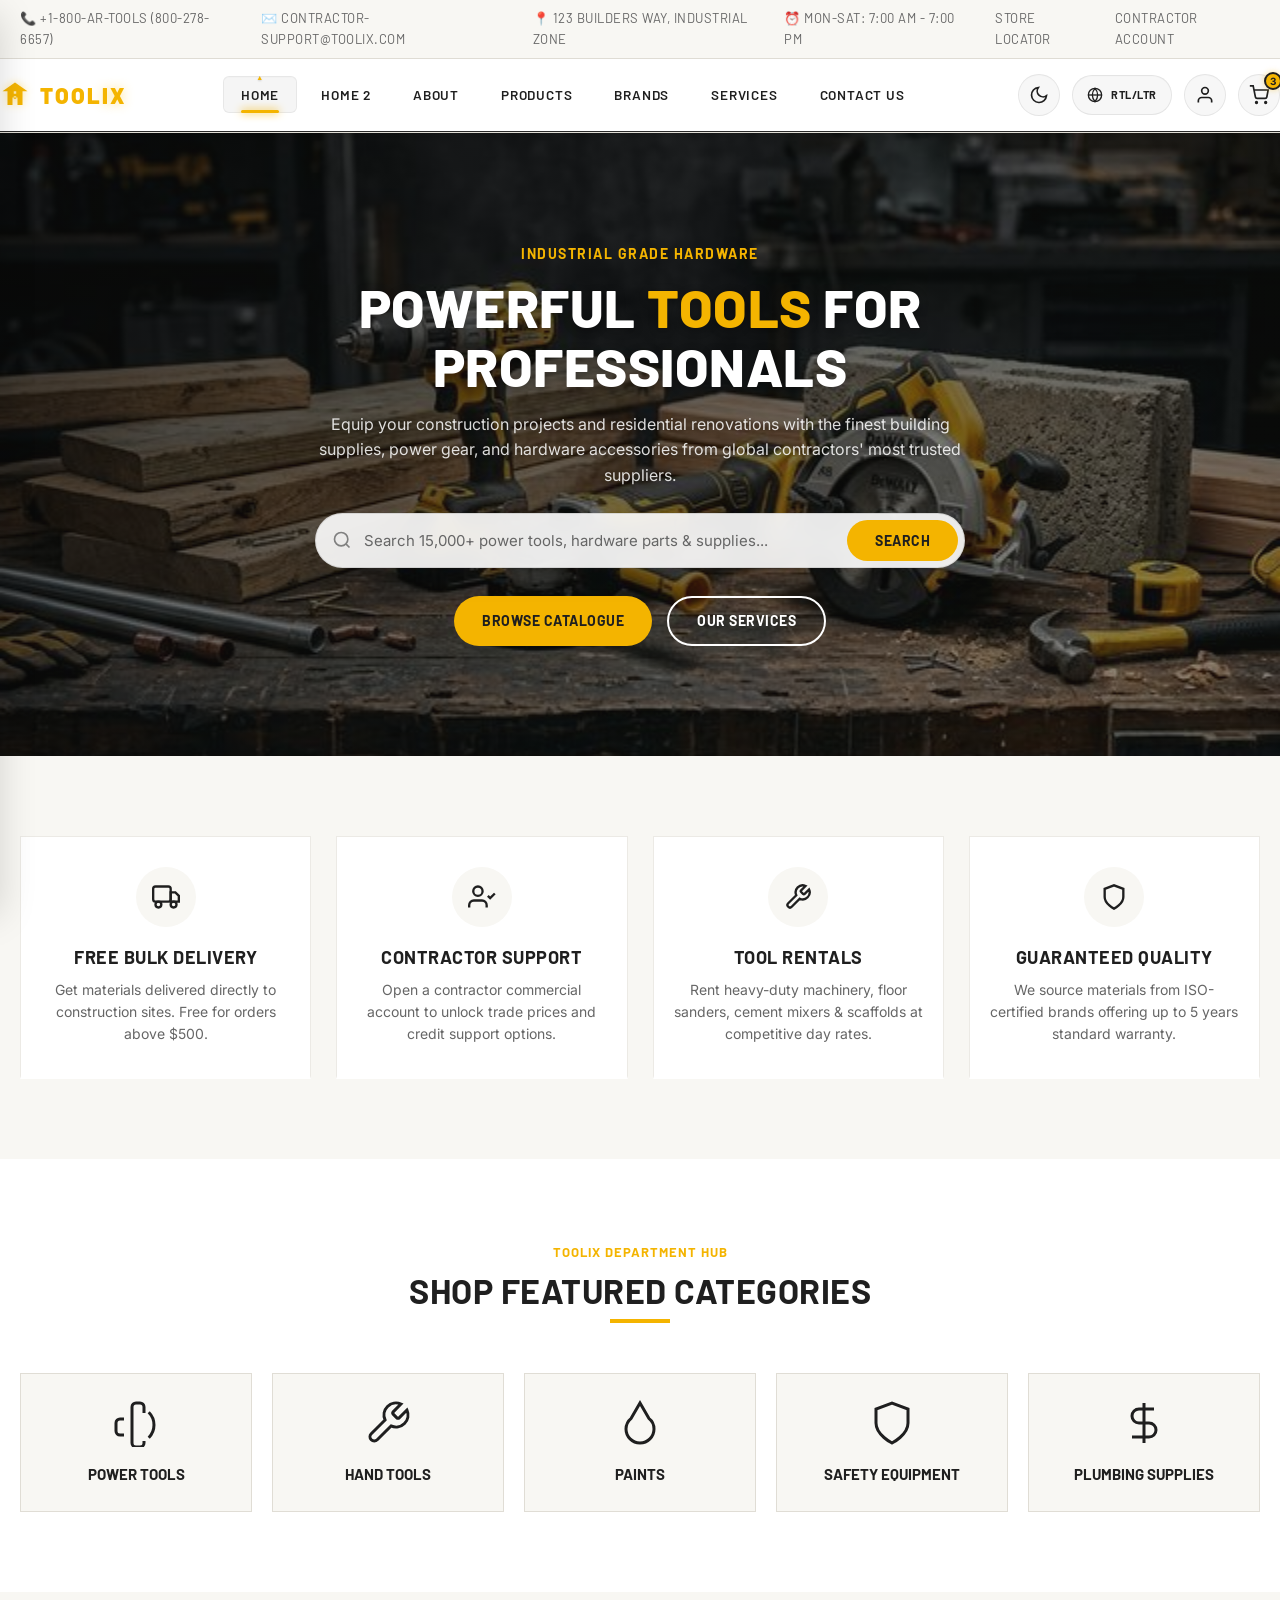
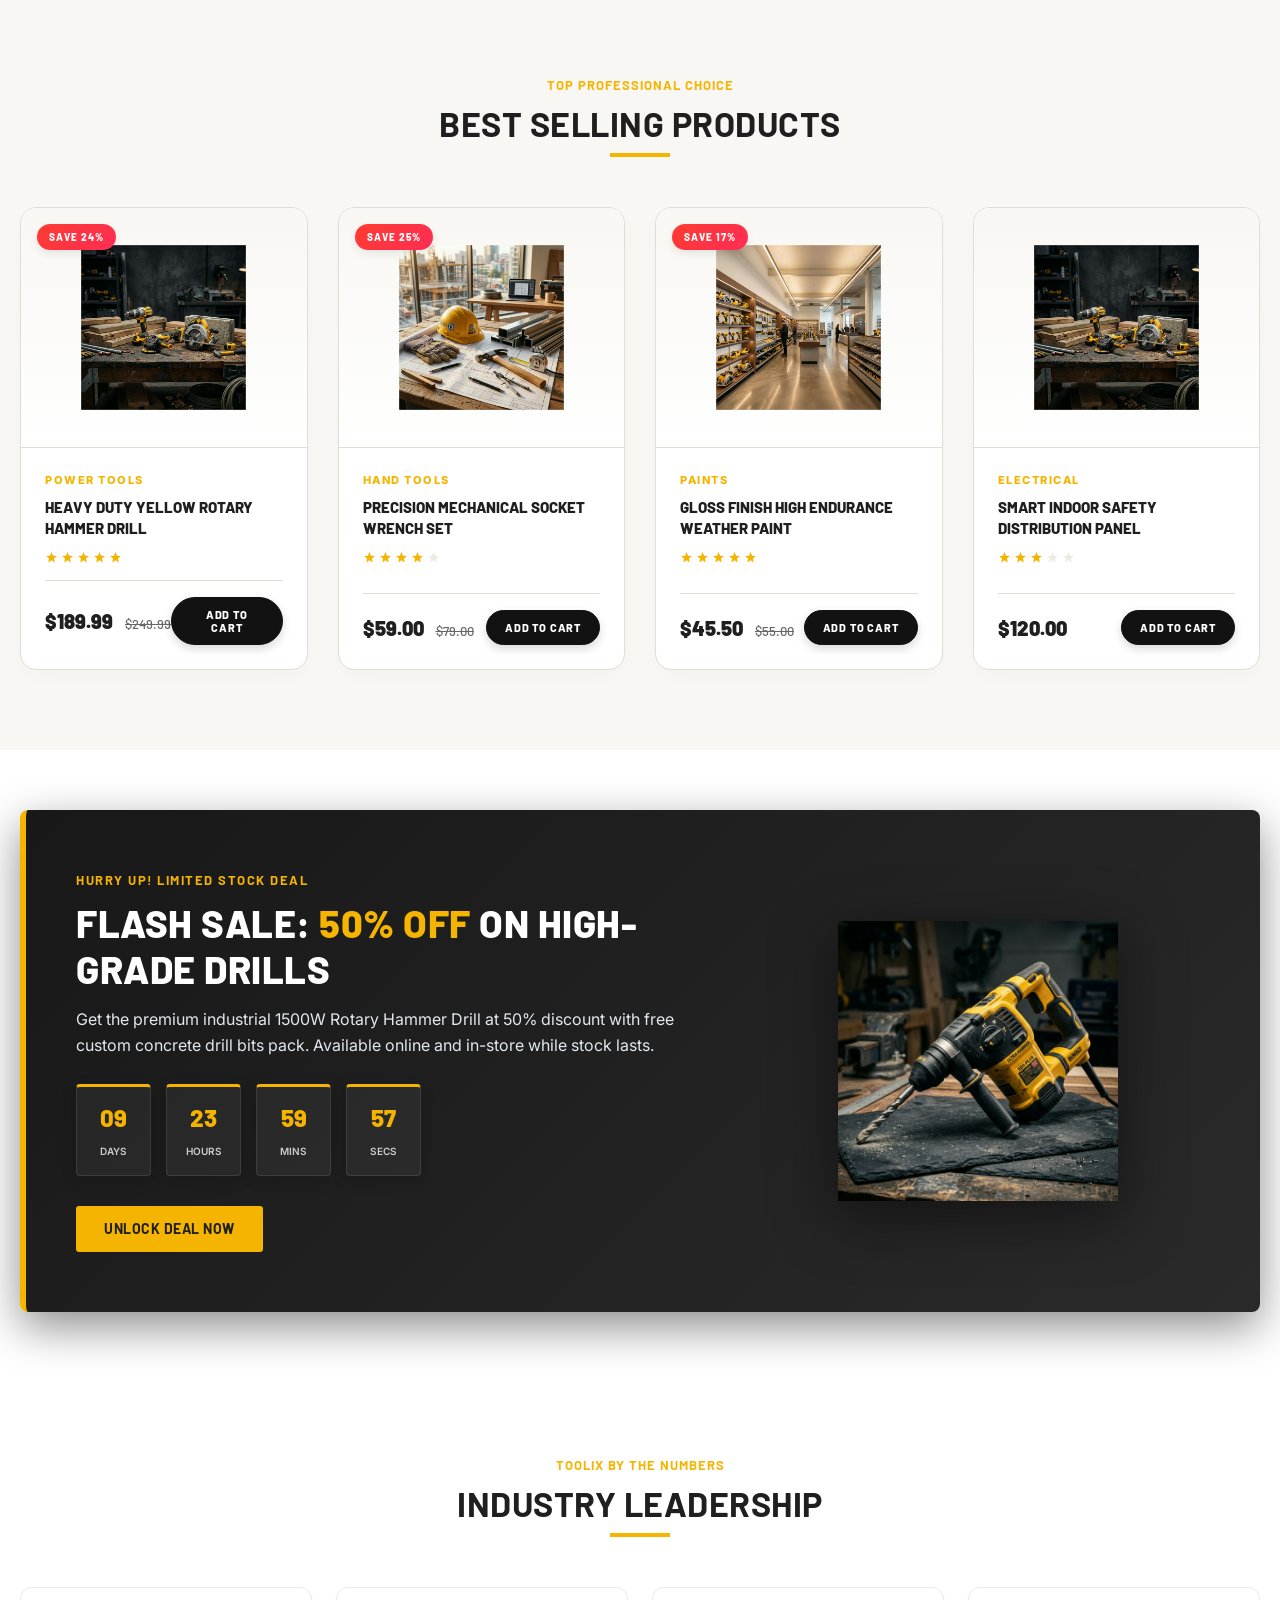
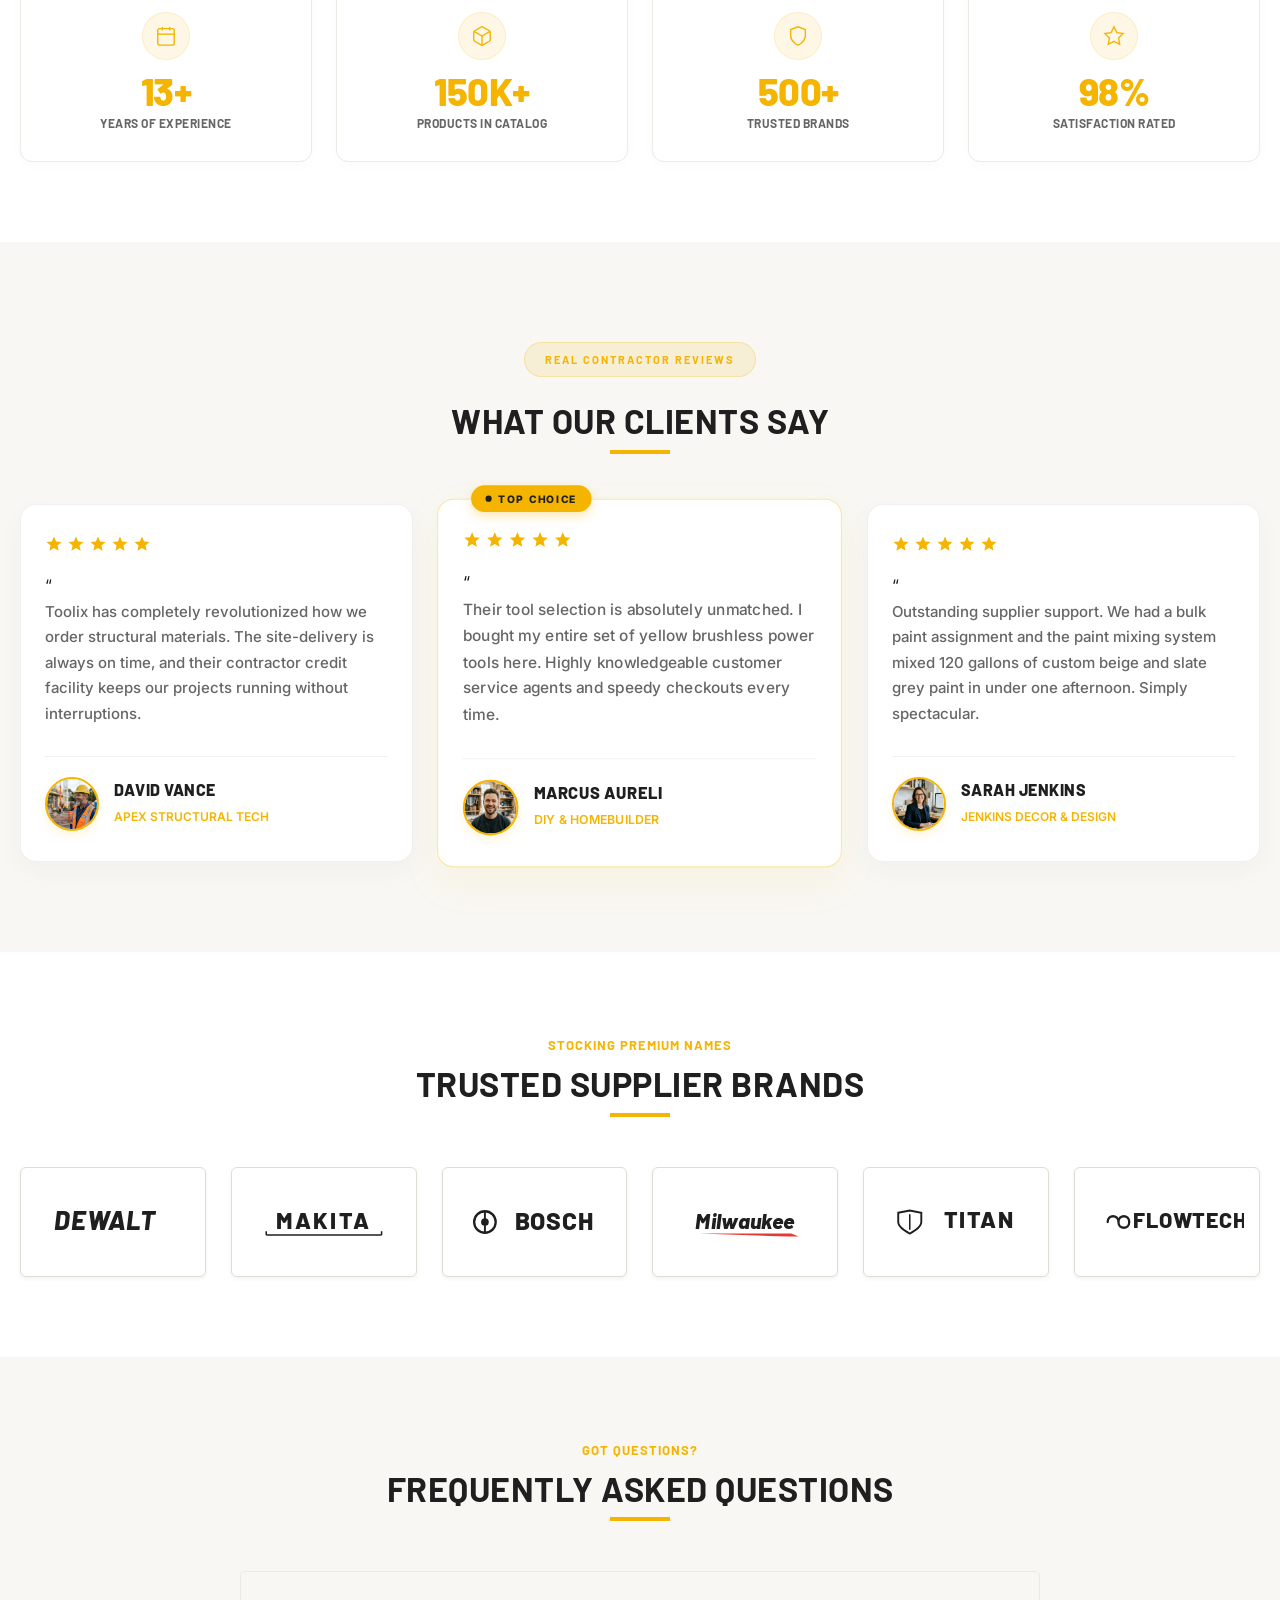
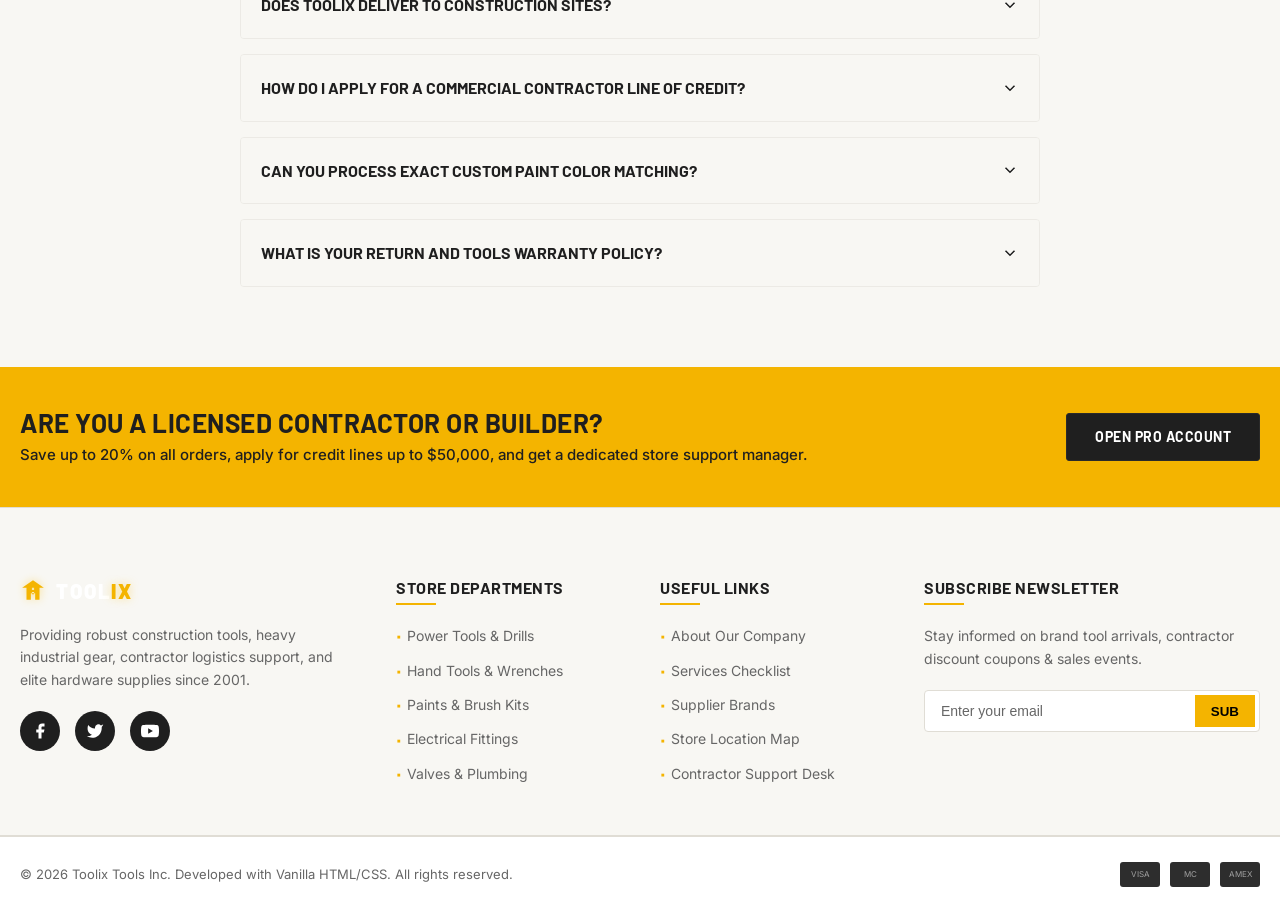
==== commit 86d6d029: "first commit" ====
--- a/index.html
+++ b/index.html
@@ -17,6 +17,8 @@
             document.documentElement.setAttribute('dir', 'rtl');
         }
     </script>
+    <link rel="icon" type="image/svg+xml" href="favicon.svg">
+    <link rel="apple-touch-icon" href="favicon.svg">
 </head>
 
 <body>
--- a/css/style.css
+++ b/css/style.css
@@ -242,13 +242,12 @@
     color: var(--primary);
 }
 
-/* Toolix brand name styling */
 .toolix-brand {
     font-size: 22px;
     font-weight: 900;
     letter-spacing: 2px;
     text-transform: uppercase;
-    color: #ffffff;
+    color: inherit;
     line-height: 1;
     font-family: var(--font-primary);
 }
@@ -2849,23 +2848,38 @@
 }
 
 .footer-logo {
-    font-size: 26px;
+    font-size: 22px;
+    font-weight: 900;
+    letter-spacing: 2px;
+    text-transform: uppercase;
     text-decoration: none;
     color: var(--light);
     display: inline-flex;
     align-items: center;
-    gap: 5px;
+    gap: 10px;
     margin-bottom: 20px;
 }
 
-.footer-logo span {
+.footer-logo .toolix-brand {
+    font-size: 20px;
+    font-weight: 900;
+    letter-spacing: 2px;
+    text-transform: uppercase;
+    color: #ffffff;
+    font-family: var(--font-primary);
+}
+
+.footer-logo .brand-accent-letter {
     color: var(--primary);
+    text-shadow: 0 0 10px rgba(255, 193, 7, 0.4);
 }
 
 .footer-logo-svg {
     width: 26px;
     height: 26px;
     fill: var(--primary);
+    filter: drop-shadow(0 0 4px rgba(255, 193, 7, 0.4));
+    flex-shrink: 0;
 }
 
 .footer-widget p {
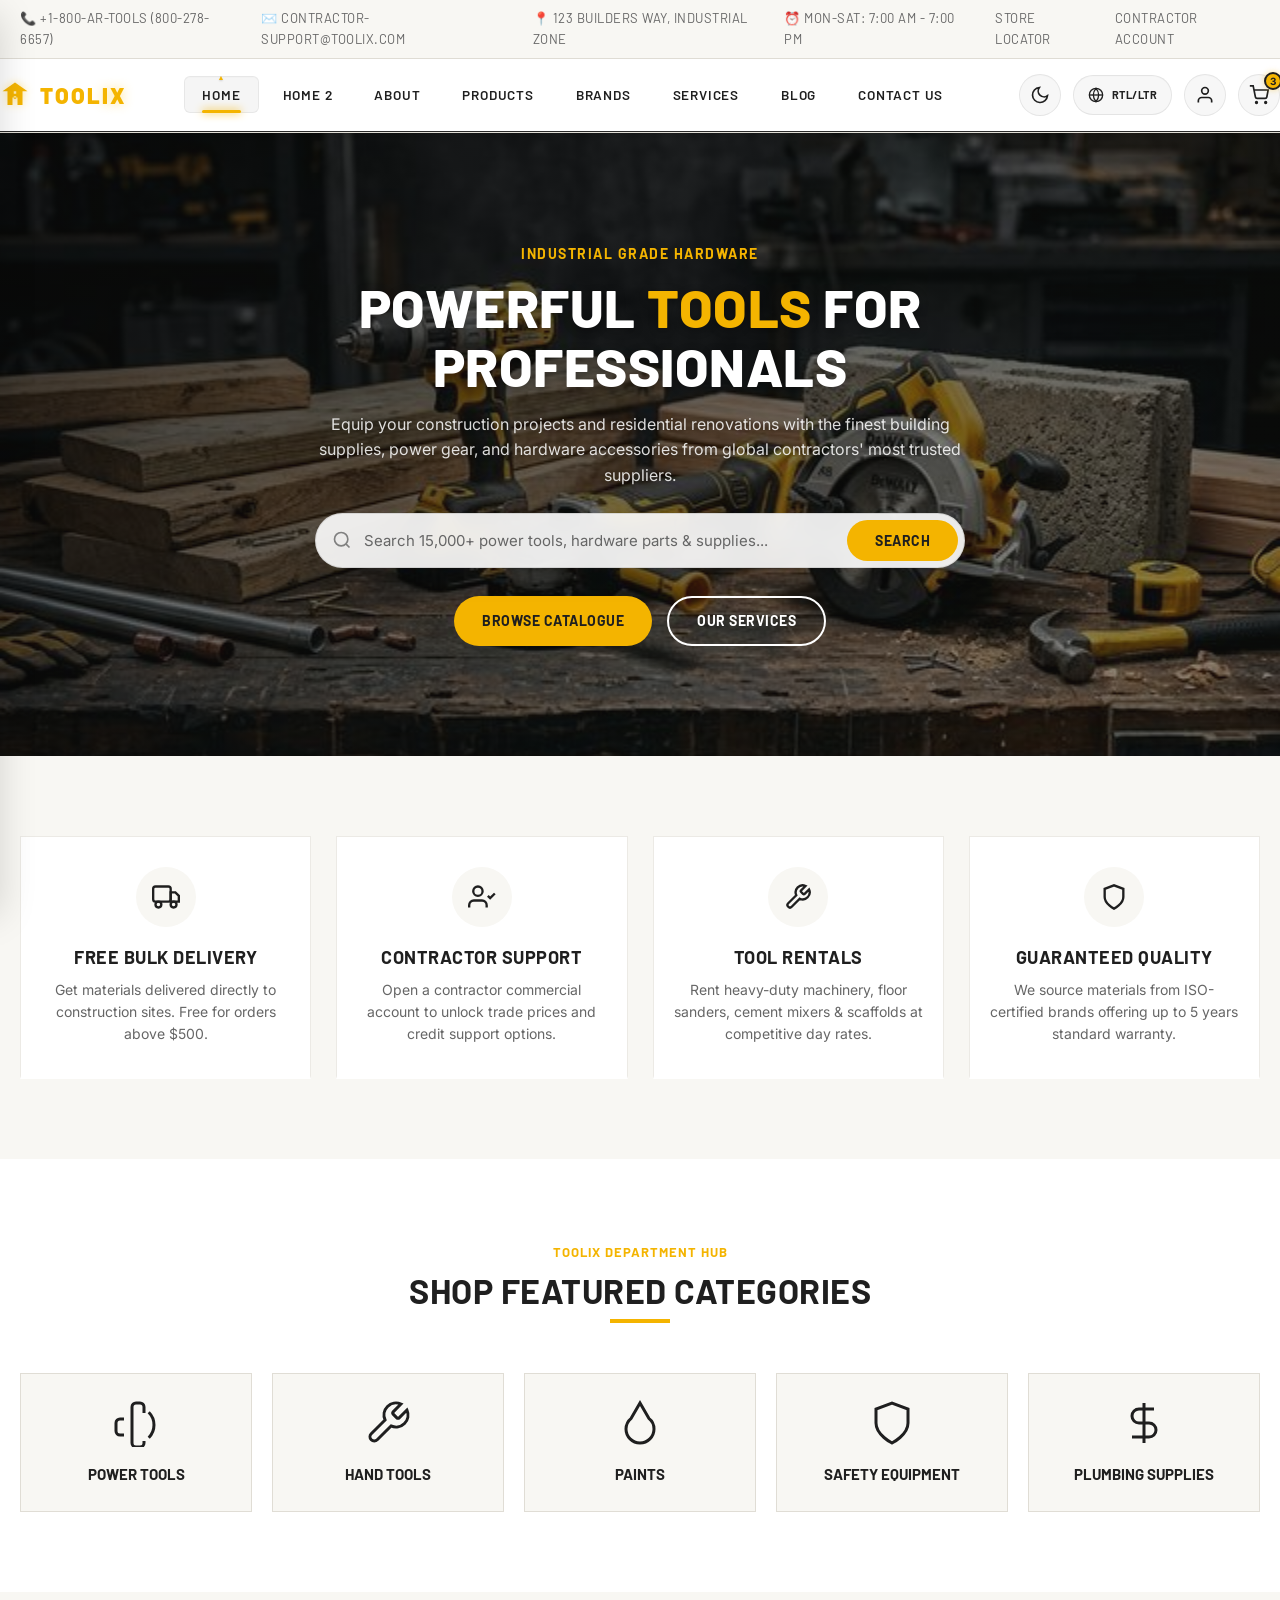
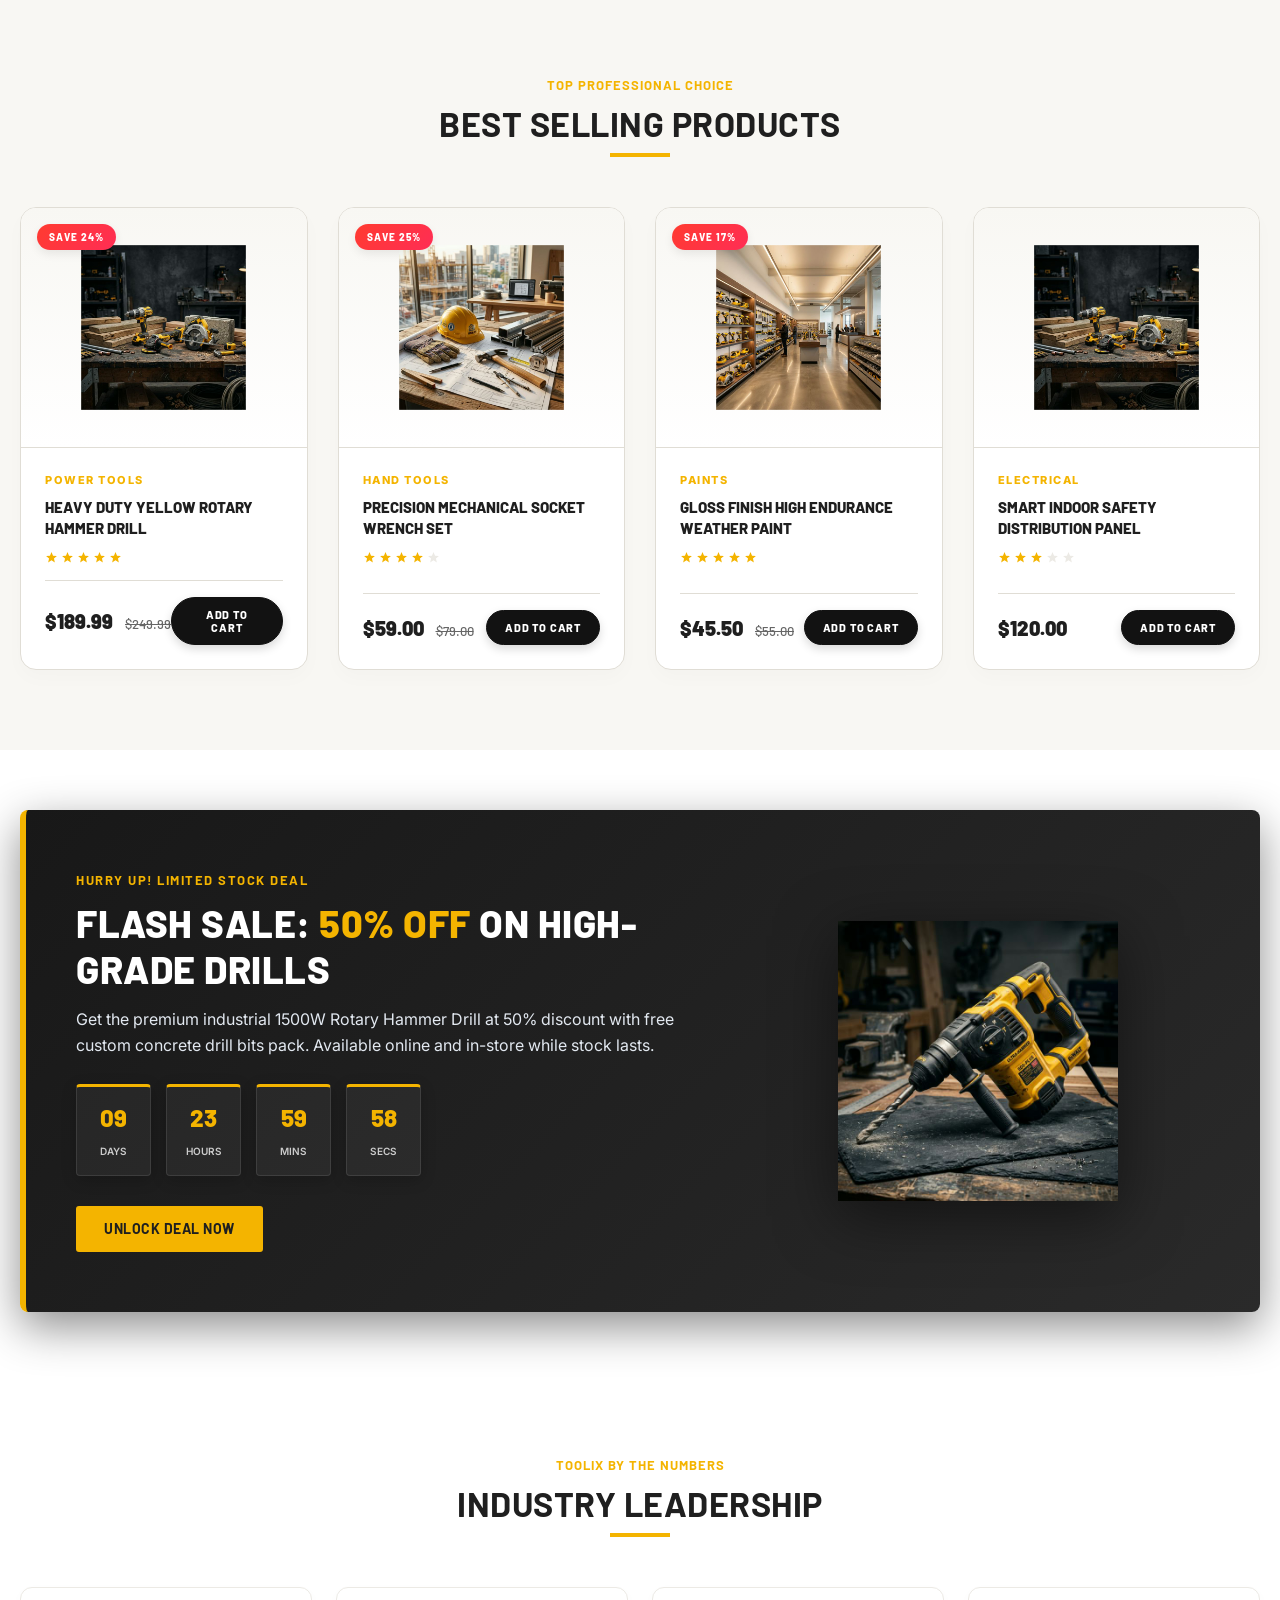
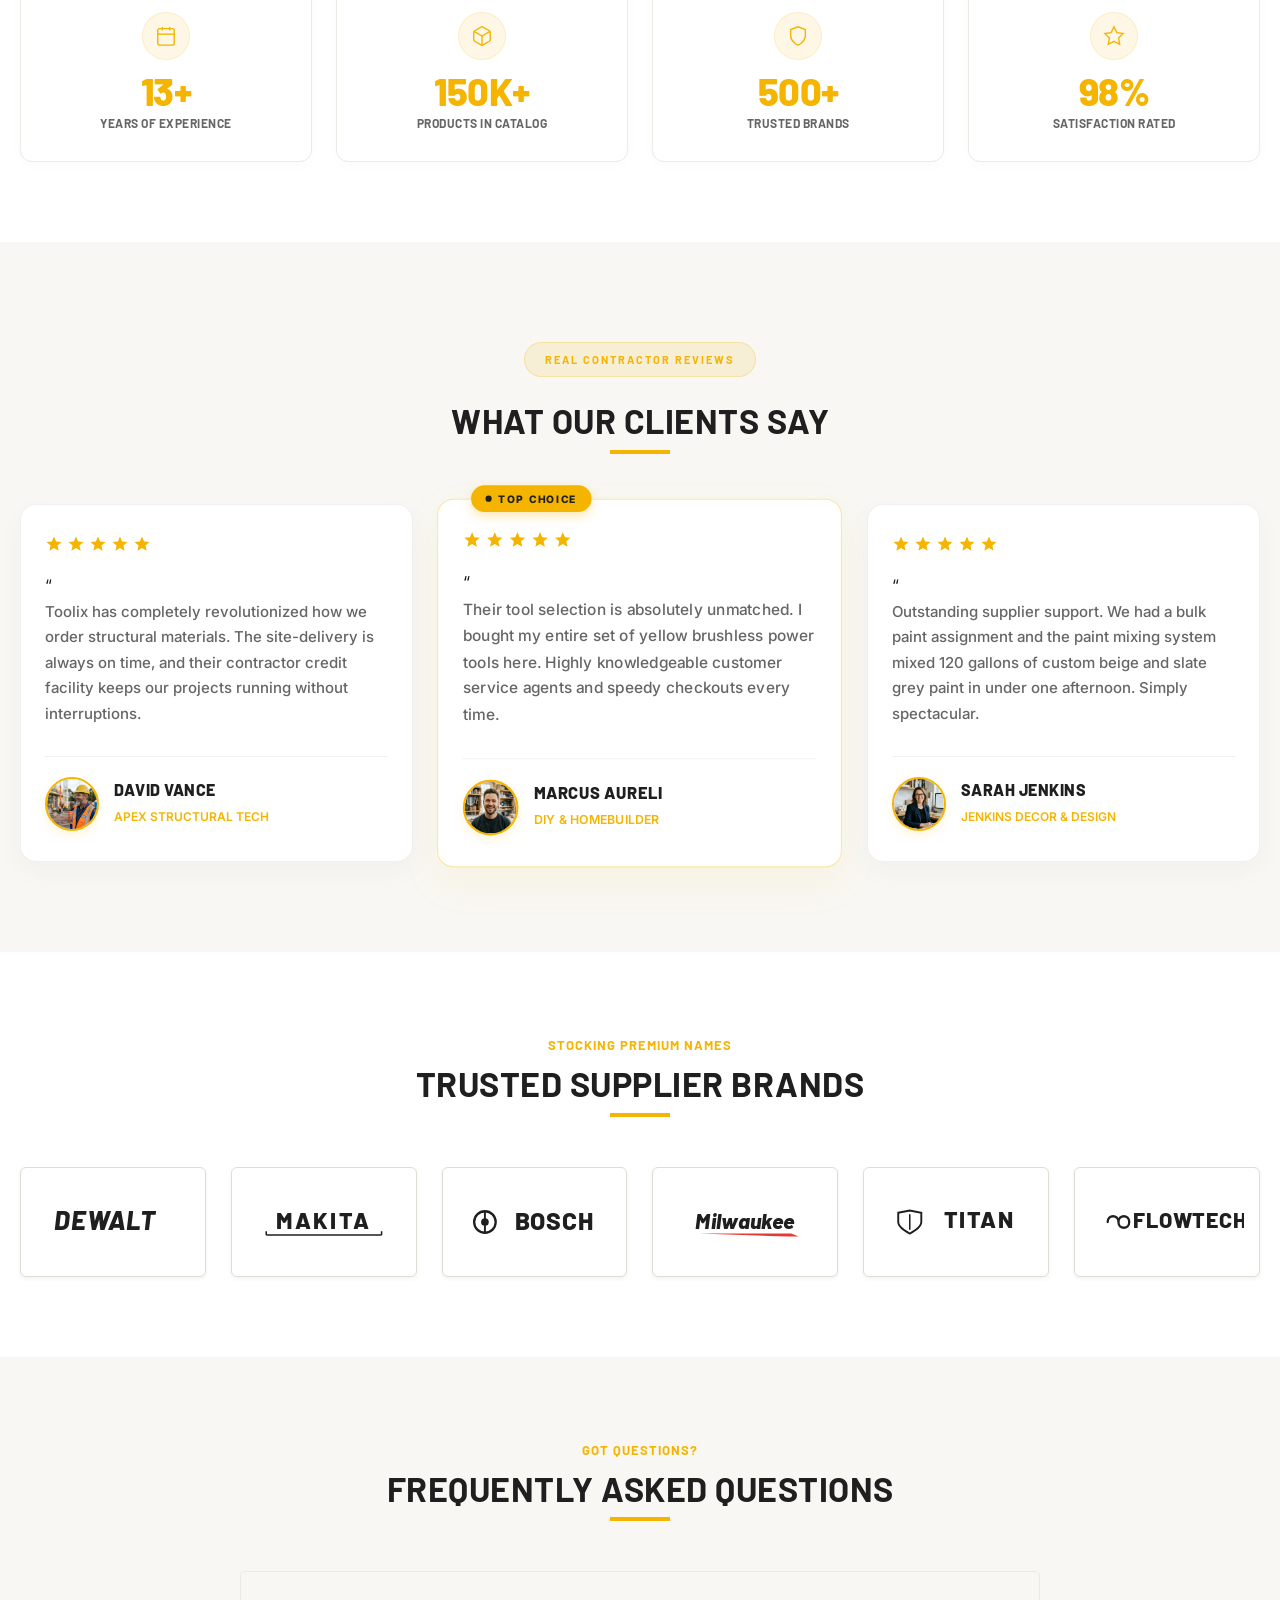
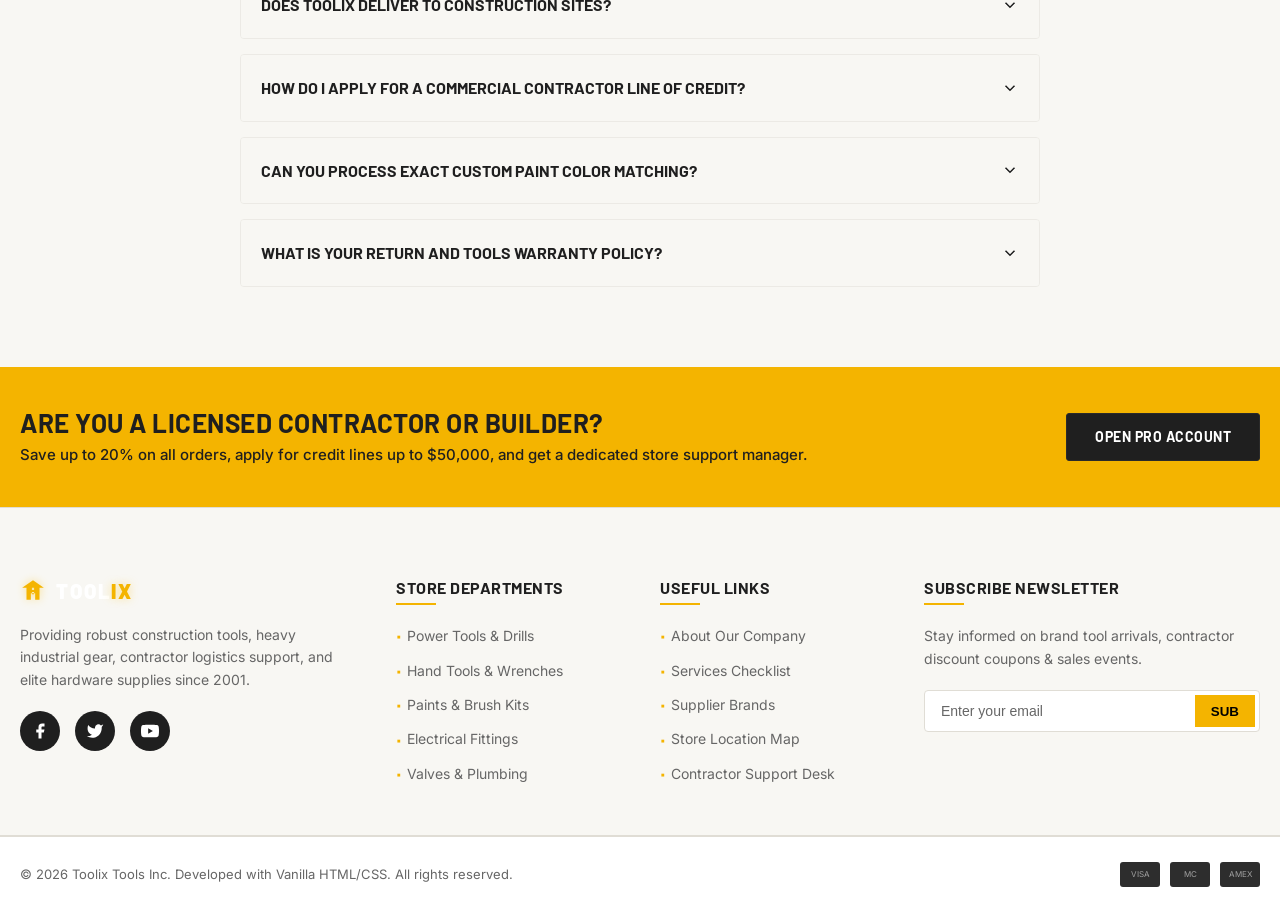
==== commit 3d16c673: "final commit" ====
--- a/index.html
+++ b/index.html
@@ -61,6 +61,7 @@
                     <li><a href="products.html">Products</a></li>
                     <li><a href="brands.html">Brands</a></li>
                     <li><a href="services.html">Services</a></li>
+                    <li><a href="blog.html">Blog</a></li>
                     <li><a href="contact.html">Contact Us</a></li>
                 </ul>
             </nav>
@@ -152,6 +153,7 @@
             <li><a href="products.html">Products</a></li>
             <li><a href="brands.html">Brands</a></li>
             <li><a href="services.html">Services</a></li>
+            <li><a href="blog.html">Blog</a></li>
             <li><a href="contact.html">Contact Us</a></li>
         </ul>
         <div class="mobile-auth-section">
--- a/css/style.css
+++ b/css/style.css
@@ -5021,6 +5021,10 @@
     background-image: url('../images/hero_brands.png') !important;
 }
 
+.blog-hero {
+    background-image: url('https://images.unsplash.com/photo-1504307651254-35680f356dfd?auto=format&fit=crop&w=1600&q=80') !important;
+}
+
 .services-hero {
     background-image: url('../images/hero_services.png') !important;
 }
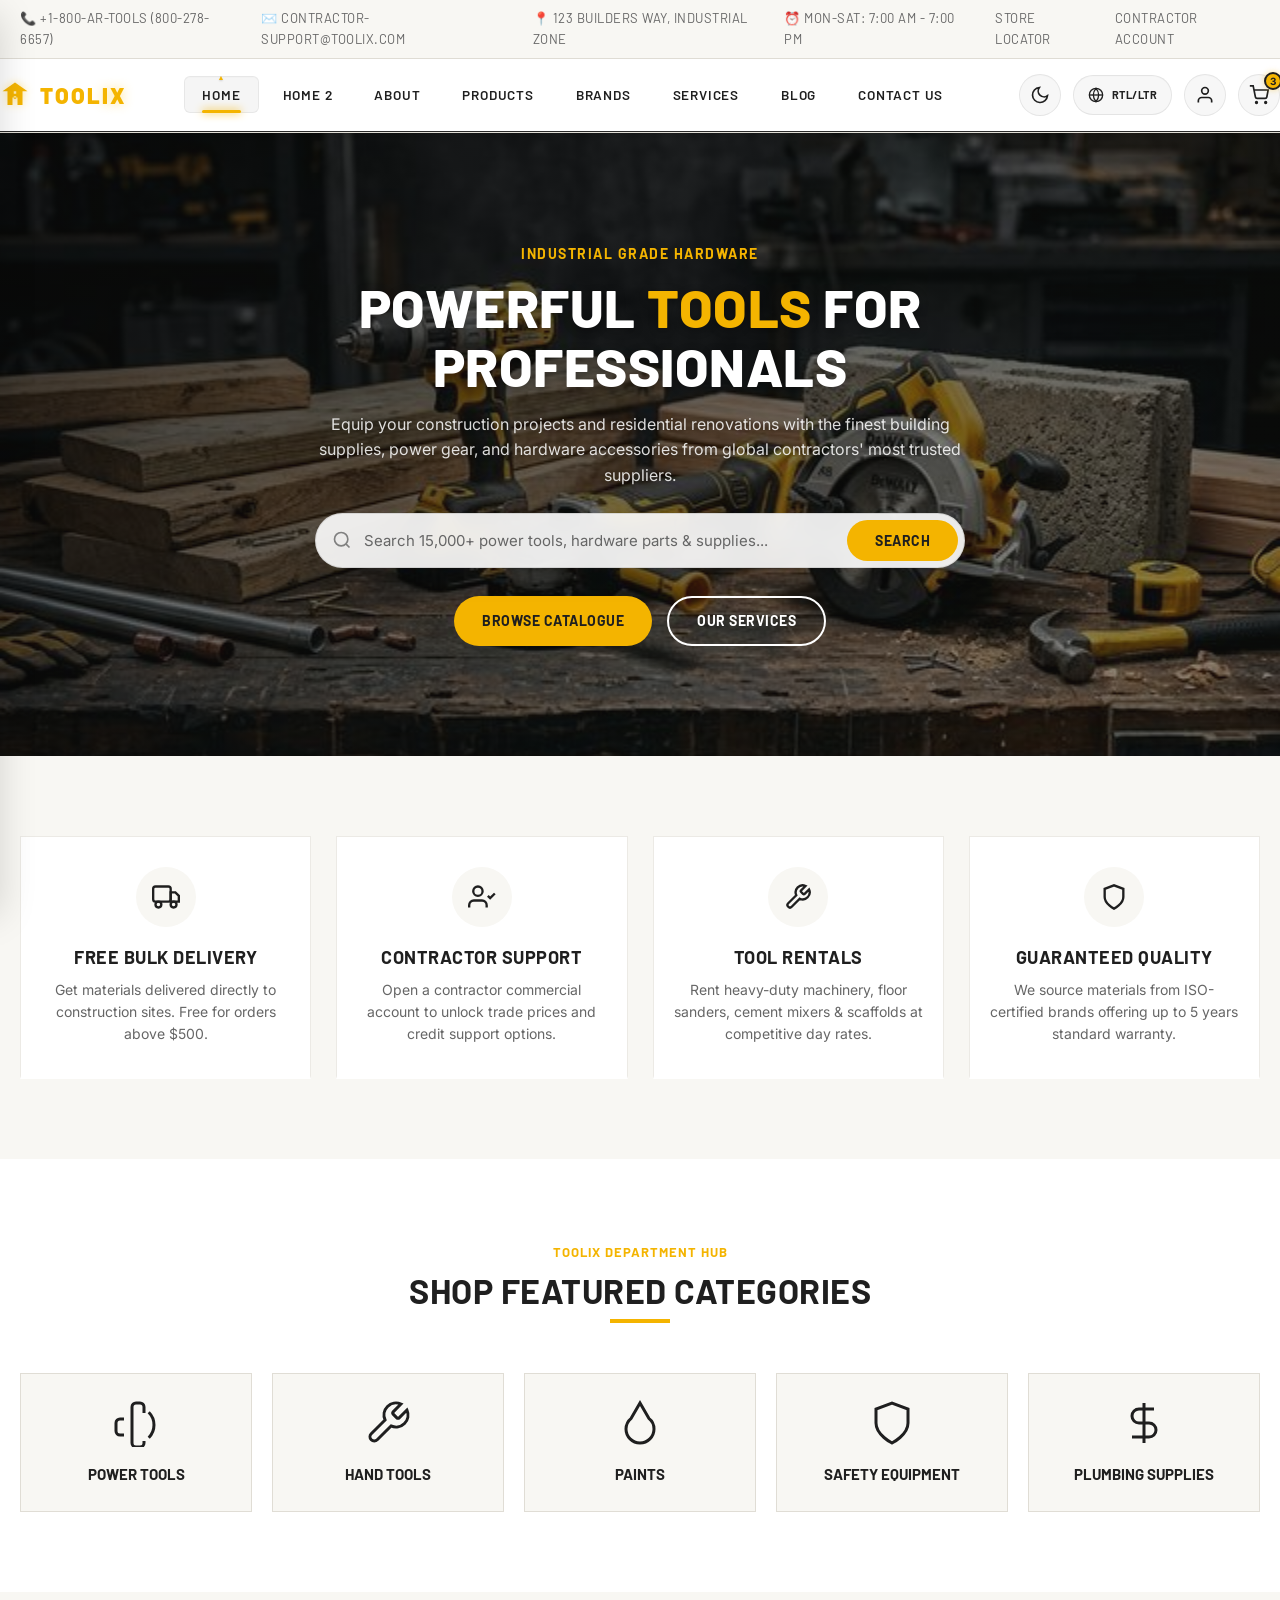
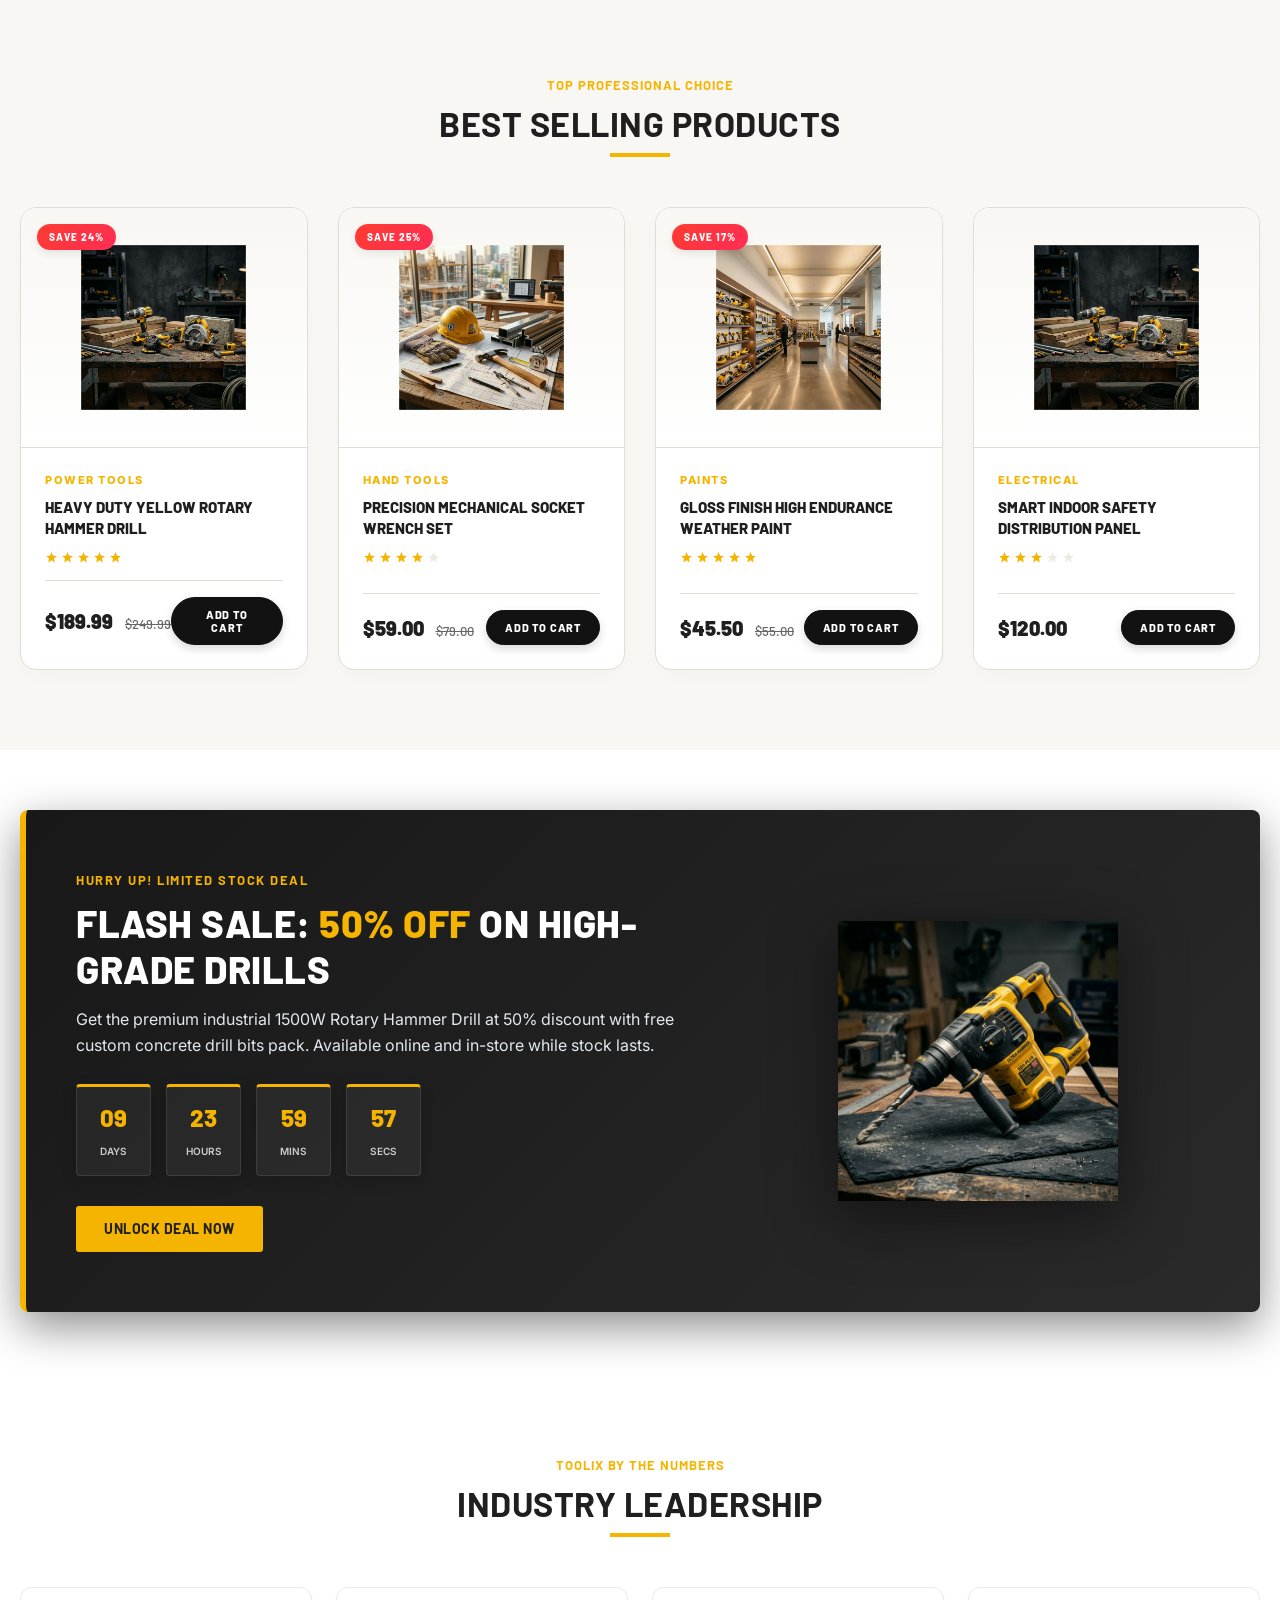
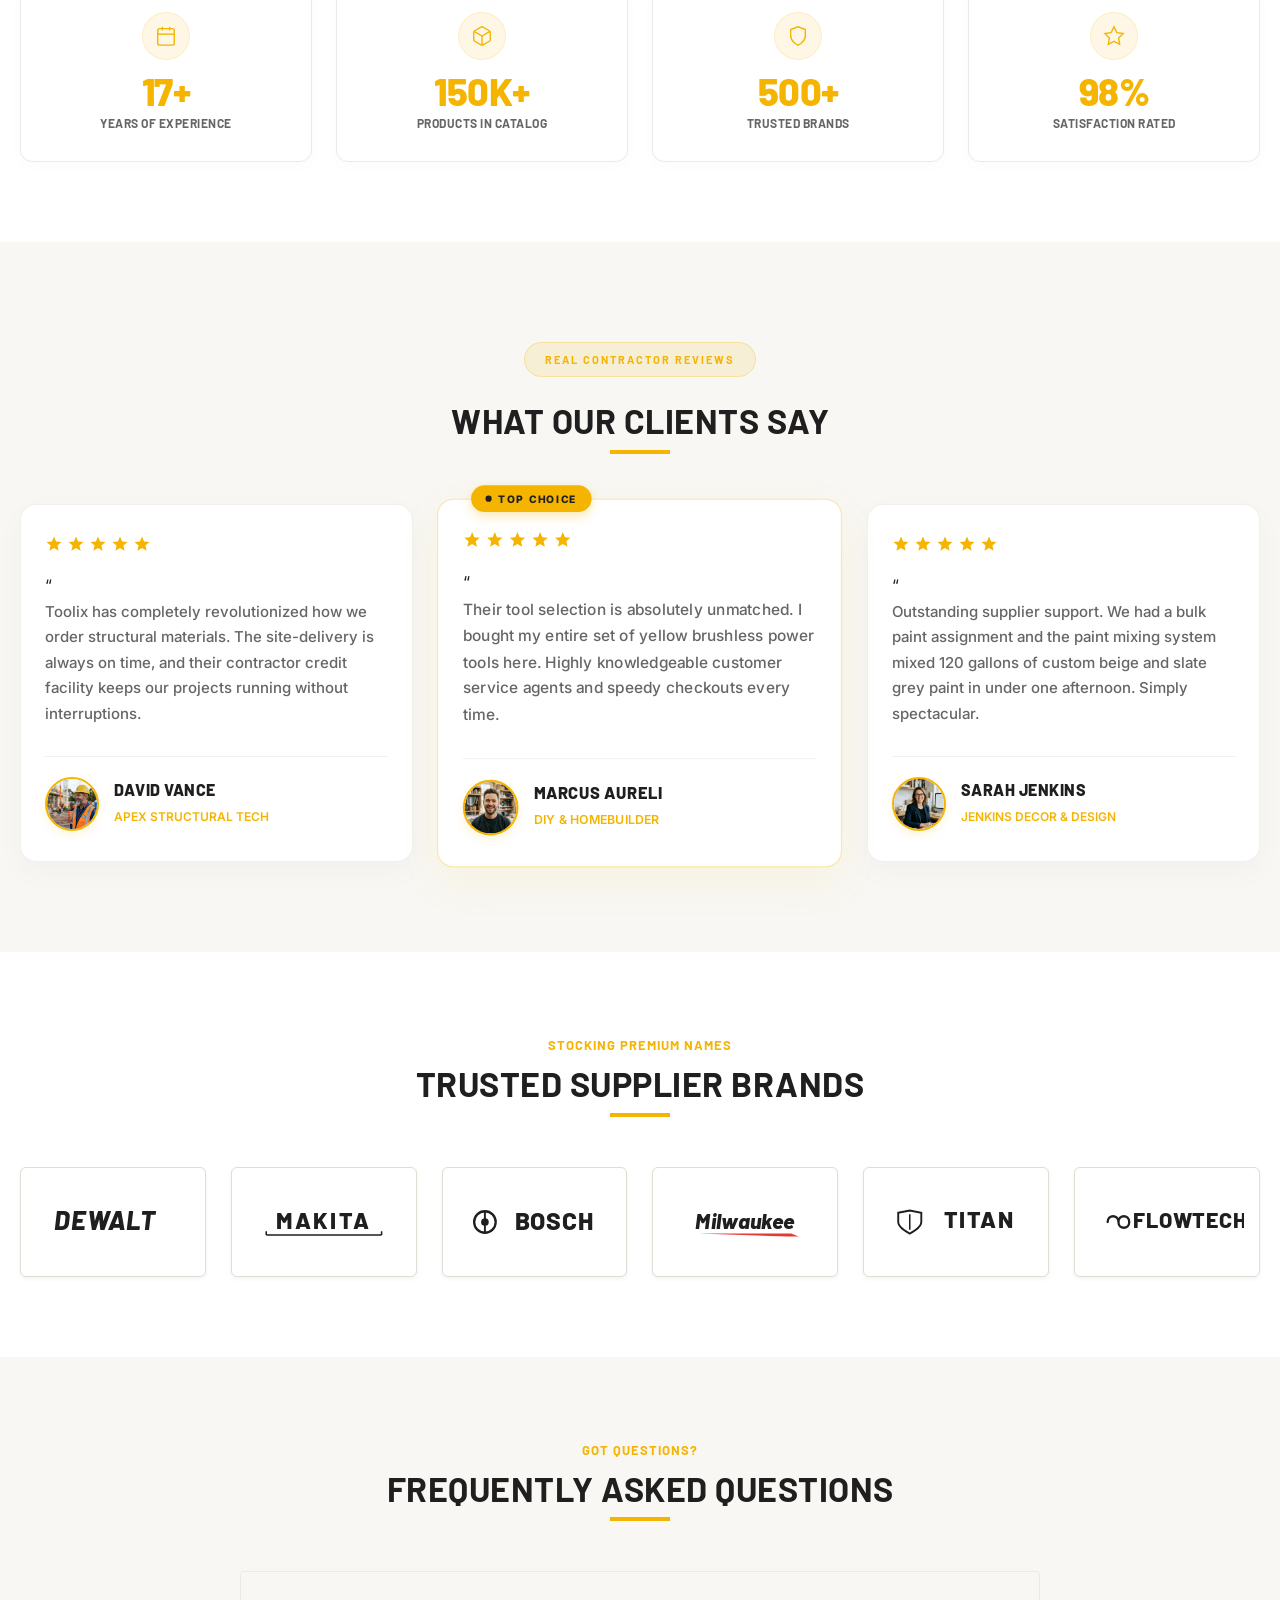
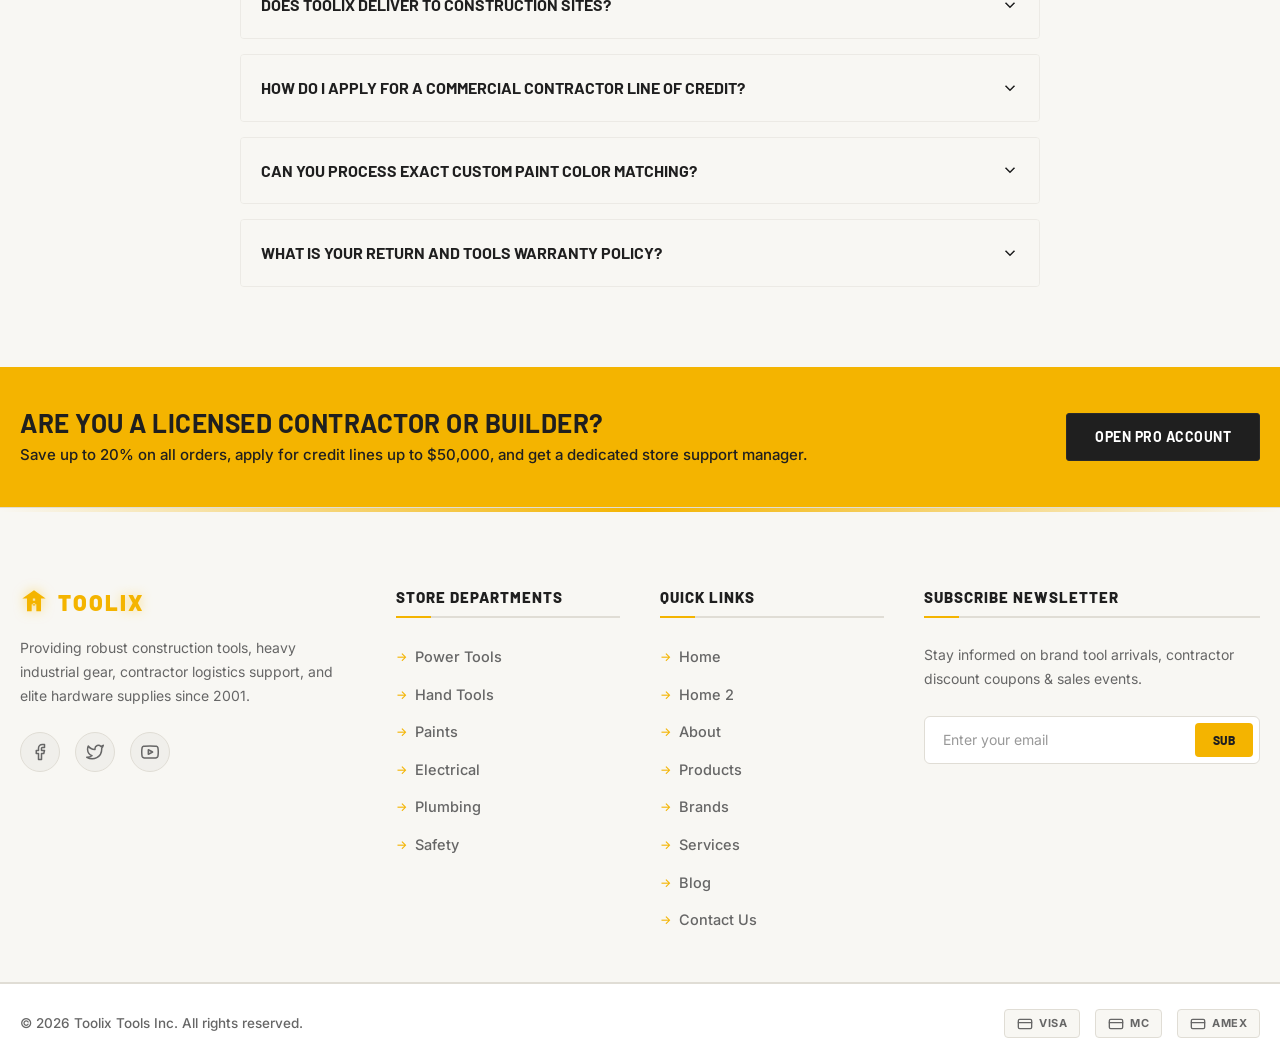
==== commit c2c6e3c5: "final commit" ====
--- a/index.html
+++ b/index.html
@@ -871,21 +871,27 @@
                     <p>Providing robust construction tools, heavy industrial gear, contractor logistics support, and
                         elite hardware supplies since 2001.</p>
                     <div class="social-links">
-                        <a href="#" class="social-btn" aria-label="Facebook">
-                            <svg viewBox="0 0 24 24">
-                                <path d="M18 2h-3a5 5 0 0 0-5 5v3H7v4h3v8h4v-8h3l1-4h-4V7a1 1 0 0 1 1-1h3z" />
+                        <a href="https://facebook.com" target="_blank" class="social-btn" aria-label="Facebook">
+                            <svg viewBox="0 0 24 24" fill="none" stroke="currentColor" stroke-width="2"
+                                stroke-linecap="round" stroke-linejoin="round">
+                                <path d="M18 2h-3a5 5 0 0 0-5 5v3H7v4h3v8h4v-8h3l1-4h-4V7a1 1 0 0 1 1-1h3z"></path>
                             </svg>
                         </a>
-                        <a href="#" class="social-btn" aria-label="Twitter">
-                            <svg viewBox="0 0 24 24">
+                        <a href="https://twitter.com" target="_blank" class="social-btn" aria-label="Twitter">
+                            <svg viewBox="0 0 24 24" fill="none" stroke="currentColor" stroke-width="2"
+                                stroke-linecap="round" stroke-linejoin="round">
                                 <path
-                                    d="M23 3a10.9 10.9 0 0 1-3.14 1.53 4.48 4.48 0 0 0-7.86 3v1A10.66 10.66 0 0 1 3 4s-4 9 5 13a11.64 11.64 0 0 1-7 2c9 5 20 0 20-11.5a4.5 4.5 0 0 0-.08-.83A7.72 7.72 0 0 0 23 3z" />
+                                    d="M23 3a10.9 10.9 0 0 1-3.14 1.53 4.48 4.48 0 0 0-7.86 3v1A10.66 10.66 0 0 1 3 4s-4 9 5 13a11.64 11.64 0 0 1-7 2c9 5 20 0 20-11.5a4.5 4.5 0 0 0-.08-.83A7.72 7.72 0 0 0 23 3z">
+                                </path>
                             </svg>
                         </a>
-                        <a href="#" class="social-btn" aria-label="YouTube">
-                            <svg viewBox="0 0 24 24">
+                        <a href="https://youtube.com" target="_blank" class="social-btn" aria-label="YouTube">
+                            <svg viewBox="0 0 24 24" fill="none" stroke="currentColor" stroke-width="2"
+                                stroke-linecap="round" stroke-linejoin="round">
                                 <path
-                                    d="M23.498 6.163a3.003 3.003 0 0 0-2.11-2.11C19.518 3.545 12 3.545 12 3.545s-7.518 0-9.388.508a3.003 3.003 0 0 0-2.11 2.11C0 8.033 0 12 0 12s0 3.967.502 5.837a3.003 3.003 0 0 0 2.11 2.11c1.87.508 9.388.508 9.388.508s7.518 0 9.388-.508a3.003 3.003 0 0 0 2.11-2.11C24 15.967 24 12 24 12s0-3.967-.502-5.837zM9.545 15.568V8.432L15.818 12l-6.273 3.568z" />
+                                    d="M22.54 6.42a2.78 2.78 0 0 0-1.95-1.96C18.88 4 12 4 12 4s-6.88 0-8.59.46A2.78 2.78 0 0 0 1.46 6.42 29 29 0 0 0 1 12a29 29 0 0 0 .46 5.58 2.78 2.78 0 0 0 1.95 1.96C5.12 20 12 20 12 20s6.88 0 8.59-.46a2.78 2.78 0 0 0 1.95-1.96A29 29 0 0 0 23 12a29 29 0 0 0-.46-5.58z">
+                                </path>
+                                <polygon points="9.75 15.02 15.5 12 9.75 8.98 9.75 15.02"></polygon>
                             </svg>
                         </a>
                     </div>
@@ -894,22 +900,26 @@
                 <div class="footer-widget">
                     <h3>Store Departments</h3>
                     <ul>
-                        <li><a href="products.html?category=powertools">Power Tools & Drills</a></li>
-                        <li><a href="products.html?category=handtools">Hand Tools & Wrenches</a></li>
-                        <li><a href="products.html?category=paints">Paints & Brush Kits</a></li>
-                        <li><a href="products.html?category=electrical">Electrical Fittings</a></li>
-                        <li><a href="products.html?category=plumbing">Valves & Plumbing</a></li>
+                        <li><a href="products.html?category=powertools">Power Tools</a></li>
+                        <li><a href="products.html?category=handtools">Hand Tools</a></li>
+                        <li><a href="products.html?category=paints">Paints</a></li>
+                        <li><a href="products.html?category=electrical">Electrical</a></li>
+                        <li><a href="products.html?category=plumbing">Plumbing</a></li>
+                        <li><a href="products.html?category=safety">Safety</a></li>
                     </ul>
                 </div>
                 <!-- 3 -->
                 <div class="footer-widget">
-                    <h3>Useful Links</h3>
+                    <h3>Quick Links</h3>
                     <ul>
-                        <li><a href="about.html">About Our Company</a></li>
-                        <li><a href="services.html">Services Checklist</a></li>
-                        <li><a href="brands.html">Supplier Brands</a></li>
-                        <li><a href="contact.html">Store Location Map</a></li>
-                        <li><a href="contact.html#support">Contractor Support Desk</a></li>
+                        <li><a href="index.html">Home</a></li>
+                        <li><a href="home2.html">Home 2</a></li>
+                        <li><a href="about.html">About</a></li>
+                        <li><a href="products.html">Products</a></li>
+                        <li><a href="brands.html">Brands</a></li>
+                        <li><a href="services.html">Services</a></li>
+                        <li><a href="blog.html">Blog</a></li>
+                        <li><a href="contact.html">Contact Us</a></li>
                     </ul>
                 </div>
                 <!-- 4 -->
@@ -926,20 +936,32 @@
         </div>
         <div class="footer-bottom bg-dark">
             <div class="container footer-bottom-content">
-                <p>&copy; 2026 Toolix Tools Inc. Developed with Vanilla HTML/CSS. All rights reserved.</p>
+                <p>&copy; 2026 Toolix Tools Inc. All rights reserved.</p>
                 <div class="footer-payment">
-                    <svg viewBox="0 0 40 25">
-                        <rect width="40" height="25" rx="3" fill="#2d2d2d" /><text x="50%" y="60%" fill="#a0a0a0"
-                            font-size="8" text-anchor="middle">VISA</text>
-                    </svg>
-                    <svg viewBox="0 0 40 25">
-                        <rect width="40" height="25" rx="3" fill="#2d2d2d" /><text x="50%" y="60%" fill="#a0a0a0"
-                            font-size="8" text-anchor="middle">MC</text>
-                    </svg>
-                    <svg viewBox="0 0 40 25">
-                        <rect width="40" height="25" rx="3" fill="#2d2d2d" /><text x="50%" y="60%" fill="#a0a0a0"
-                            font-size="8" text-anchor="middle">AMEX</text>
-                    </svg>
+                    <span class="payment-card" title="Visa">
+                        <svg viewBox="0 0 24 24" fill="none" stroke="currentColor" stroke-width="2"
+                            stroke-linecap="round" stroke-linejoin="round">
+                            <rect x="2" y="5" width="20" height="14" rx="2"></rect>
+                            <line x1="2" y1="10" x2="22" y2="10"></line>
+                        </svg>
+                        VISA
+                    </span>
+                    <span class="payment-card" title="Mastercard">
+                        <svg viewBox="0 0 24 24" fill="none" stroke="currentColor" stroke-width="2"
+                            stroke-linecap="round" stroke-linejoin="round">
+                            <rect x="2" y="5" width="20" height="14" rx="2"></rect>
+                            <line x1="2" y1="10" x2="22" y2="10"></line>
+                        </svg>
+                        MC
+                    </span>
+                    <span class="payment-card" title="American Express">
+                        <svg viewBox="0 0 24 24" fill="none" stroke="currentColor" stroke-width="2"
+                            stroke-linecap="round" stroke-linejoin="round">
+                            <rect x="2" y="5" width="20" height="14" rx="2"></rect>
+                            <line x1="2" y1="10" x2="22" y2="10"></line>
+                        </svg>
+                        AMEX
+                    </span>
                 </div>
             </div>
         </div>
--- a/css/style.css
+++ b/css/style.css
@@ -247,7 +247,7 @@
     font-weight: 900;
     letter-spacing: 2px;
     text-transform: uppercase;
-    color: inherit;
+    color: var(--primary);
     line-height: 1;
     font-family: var(--font-primary);
 }
@@ -387,6 +387,188 @@
 
 .header-action-btn:hover .cart-count {
     transform: scale(1.1);
+}
+
+/* User Account Button — Desktop, 1024px, 768px only (hidden on mobile) */
+.user-account-btn:hover svg {
+    transform: scale(1.15) translateY(-1px);
+}
+
+/* ── 1024px Responsive Header — Single Row Layout ── */
+@media (max-width: 1024px) {
+
+    /* Tighter container to prevent content overflow */
+    .container {
+        max-width: 100%;
+        padding: 0 12px;
+        box-sizing: border-box;
+    }
+
+    /* Header single-row enforcement */
+    header {
+        overflow: hidden;
+        box-shadow: var(--shadow-sm);
+    }
+
+    .header-main {
+        padding: 10px 0;
+        gap: 8px;
+        flex-wrap: nowrap;
+        align-items: center;
+        display: flex;
+        border-bottom: 1px solid var(--dark-light);
+        width: 100%;
+        box-sizing: border-box;
+        overflow: hidden;
+    }
+
+    /* Logo: compact and fixed width */
+    .logo-container {
+        flex: 0 0 auto;
+        min-width: 0;
+    }
+
+    .brand-logo {
+        font-size: 17px;
+        gap: 0;
+        white-space: nowrap;
+    }
+
+    .brand-icon {
+        width: 20px;
+        height: 20px;
+        margin-right: 5px;
+        flex-shrink: 0;
+    }
+
+    .toolix-brand {
+        font-size: 16px;
+        letter-spacing: 0.5px;
+    }
+
+    /* Desktop nav: fill remaining space, items tightly packed */
+    .desktop-nav {
+        flex: 1 1 auto;
+        min-width: 0;
+        display: flex;
+        justify-content: center;
+        overflow: hidden;
+    }
+
+    .desktop-nav .nav-links {
+        gap: 0;
+        flex-wrap: nowrap;
+        justify-content: center;
+        align-items: center;
+        width: 100%;
+    }
+
+    .desktop-nav .nav-links>li {
+        flex-shrink: 1;
+        min-width: 0;
+    }
+
+    .desktop-nav .nav-links>li>a {
+        font-size: 11px;
+        padding: 6px 8px;
+        letter-spacing: 0.3px;
+        white-space: nowrap;
+        display: inline-flex;
+        align-items: center;
+        overflow: hidden;
+        text-overflow: ellipsis;
+    }
+
+    .desktop-nav .nav-links>li>a::after {
+        left: 8px;
+        right: 8px;
+        height: 1.5px;
+    }
+
+    .desktop-nav .nav-links>li>a::before {
+        font-size: 5px;
+        top: -2px;
+    }
+
+    /* Header actions: compact circle buttons, no labels */
+    .header-actions {
+        gap: 6px;
+        flex-shrink: 0;
+        flex-wrap: nowrap;
+        align-items: center;
+        min-width: 0;
+    }
+
+    .header-action-btn {
+        width: 34px;
+        height: 34px;
+        flex: 0 0 34px;
+        padding: 0;
+        border-radius: 50%;
+        display: flex;
+        align-items: center;
+        justify-content: center;
+    }
+
+    .header-action-btn svg {
+        width: 16px;
+        height: 16px;
+    }
+
+    /* RTL/LTR toggle: hide the text label, make it circular */
+    #rtlToggleBtn.header-action-btn {
+        width: 34px !important;
+        height: 34px !important;
+        padding: 0 !important;
+        border-radius: 50% !important;
+        gap: 0 !important;
+        flex: 0 0 34px !important;
+        display: flex !important;
+        align-items: center !important;
+        justify-content: center !important;
+    }
+
+    #rtlToggleBtn.header-action-btn::after {
+        display: none !important;
+        content: none !important;
+    }
+
+    #rtlToggleBtn.header-action-btn svg.lang-icon {
+        width: 16px !important;
+        height: 16px !important;
+    }
+
+    .cart-count {
+        width: 15px;
+        height: 15px;
+        font-size: 9px;
+    }
+
+    /* Topbar adjustments for 1024px */
+    .topbar {
+        font-size: 11px;
+    }
+
+    .topbar-info,
+    .topbar-links {
+        gap: 12px;
+    }
+
+    .topbar-info span,
+    .topbar-links span,
+    .topbar-links a {
+        font-size: 11px;
+    }
+
+    /* Brand accent letter scale */
+    .brand-accent-letter {
+        text-shadow: 0 0 10px rgba(255, 193, 7, 0.35);
+    }
+
+    /* Prevent horizontal scroll from any stray elements */
+    body {
+        overflow-x: hidden;
+    }
 }
 
 /* Nav Menu */
@@ -1308,7 +1490,7 @@
 }
 
 .overlay-btn:hover svg {
-    stroke: var(--dark);
+    stroke: #121212;
 }
 
 .product-info {
@@ -2834,11 +3016,24 @@
 footer {
     background-color: var(--dark-deep);
     color: var(--gray-light);
+    font-family: var(--font-secondary);
+    position: relative;
+}
+
+/* Add a glowing premium accent line at the top */
+footer::before {
+    content: '';
+    position: absolute;
+    top: 0;
+    left: 0;
+    width: 100%;
+    height: 4px;
+    background: linear-gradient(90deg, var(--dark-deep) 0%, var(--primary) 50%, var(--dark-deep) 100%);
 }
 
 .footer-top {
-    border-bottom: 1px solid var(--dark-light);
-    padding: 70px 0 50px;
+    border-bottom: 1px solid rgba(255, 255, 255, 0.05);
+    padding: 80px 0 50px;
 }
 
 .footer-grid {
@@ -2847,8 +3042,42 @@
     gap: 40px;
 }
 
+.footer-widget h3 {
+    font-size: 15px;
+    font-weight: 800;
+    color: var(--light);
+    margin-bottom: 25px;
+    text-transform: uppercase;
+    font-family: var(--font-primary);
+    position: relative;
+    padding-bottom: 10px;
+    letter-spacing: 1px;
+    border-bottom: 2px solid rgba(255, 255, 255, 0.05);
+}
+
+.footer-widget h3::after {
+    content: '';
+    position: absolute;
+    bottom: -2px;
+    left: 0;
+    width: 35px;
+    height: 2px;
+    background-color: var(--primary);
+    box-shadow: 0 0 8px var(--primary);
+    transition: width 0.3s ease;
+}
+
+[dir="rtl"] .footer-widget h3::after {
+    left: auto;
+    right: 0;
+}
+
+.footer-widget:hover h3::after {
+    width: 60px;
+}
+
 .footer-logo {
-    font-size: 22px;
+    font-size: 24px;
     font-weight: 900;
     letter-spacing: 2px;
     text-transform: uppercase;
@@ -2858,54 +3087,26 @@
     align-items: center;
     gap: 10px;
     margin-bottom: 20px;
-}
-
-.footer-logo .toolix-brand {
-    font-size: 20px;
-    font-weight: 900;
-    letter-spacing: 2px;
-    text-transform: uppercase;
-    color: #ffffff;
-    font-family: var(--font-primary);
-}
-
-.footer-logo .brand-accent-letter {
-    color: var(--primary);
-    text-shadow: 0 0 10px rgba(255, 193, 7, 0.4);
+    transition: var(--transition);
+}
+
+.footer-logo:hover {
+    transform: translateY(-2px);
 }
 
 .footer-logo-svg {
-    width: 26px;
-    height: 26px;
+    width: 28px;
+    height: 28px;
     fill: var(--primary);
-    filter: drop-shadow(0 0 4px rgba(255, 193, 7, 0.4));
+    filter: drop-shadow(0 0 6px rgba(255, 193, 7, 0.5));
     flex-shrink: 0;
 }
 
 .footer-widget p {
     font-size: 14px;
-    color: var(--gray-light);
-    margin-bottom: 20px;
-}
-
-.footer-widget h3 {
-    font-size: 16px;
-    color: var(--light);
-    margin-bottom: 20px;
-    text-transform: uppercase;
-    font-family: var(--font-primary);
-    position: relative;
-    padding-bottom: 8px;
-}
-
-.footer-widget h3::after {
-    content: '';
-    position: absolute;
-    bottom: 0;
-    left: 0;
-    width: 40px;
-    height: 2px;
-    background-color: var(--primary);
+    color: #b0aba0;
+    line-height: 1.7;
+    margin-bottom: 25px;
 }
 
 .footer-widget ul {
@@ -2913,58 +3114,100 @@
     display: flex;
     flex-direction: column;
     gap: 12px;
+    padding: 0;
+    margin: 0;
 }
 
 .footer-widget ul li a {
-    color: var(--gray-light);
+    color: #b0aba0;
     text-decoration: none;
-    font-size: 14px;
-    transition: var(--transition);
-    display: flex;
+    font-size: 14.5px;
+    transition: all 0.25s cubic-bezier(0.25, 0.8, 0.25, 1);
+    display: inline-flex;
     align-items: center;
-    gap: 5px;
+    gap: 8px;
+    font-weight: 500;
 }
 
 .footer-widget ul li a::before {
-    content: '▪';
+    content: '→';
     color: var(--primary);
-    font-size: 10px;
+    font-size: 12px;
+    transition: transform 0.25s ease;
+}
+
+[dir="rtl"] .footer-widget ul li a::before {
+    content: '←';
 }
 
 .footer-widget ul li a:hover {
     color: var(--primary);
-    padding-left: 5px;
-}
-
-.footer-contact-info {
-    display: flex;
-    flex-direction: column;
+    transform: translateX(6px);
+}
+
+[dir="rtl"] .footer-widget ul li a:hover {
+    transform: translateX(-6px);
+}
+
+.footer-widget ul li a:hover::before {
+    transform: scale(1.2);
+}
+
+/* Social Buttons redesigned as premium neon items */
+.social-links {
+    display: flex;
     gap: 15px;
-}
-
-.footer-contact-item {
-    display: flex;
-    gap: 15px;
-    font-size: 14px;
-}
-
-.footer-contact-item svg {
+    margin-top: 10px;
+}
+
+.social-btn {
+    display: flex;
+    align-items: center;
+    justify-content: center;
+    width: 40px;
+    height: 40px;
+    border-radius: 50%;
+    background: rgba(255, 255, 255, 0.03);
+    border: 1px solid rgba(255, 255, 255, 0.06);
+    color: var(--light);
+    text-decoration: none;
+    transition: all 0.3s cubic-bezier(0.25, 0.8, 0.25, 1);
+    box-shadow: inset 0 1px 1px rgba(255, 255, 255, 0.05);
+}
+
+.social-btn svg {
     width: 18px;
     height: 18px;
+    stroke: var(--light);
+    fill: none;
+    transition: var(--transition);
+}
+
+.social-btn:hover {
+    background: rgba(244, 180, 0, 0.08);
+    border-color: var(--primary);
+    color: var(--primary);
+    transform: translateY(-3px) scale(1.05);
+    box-shadow: 0 0 12px rgba(244, 180, 0, 0.25), inset 0 1px 1px rgba(255, 255, 255, 0.1);
+}
+
+.social-btn:hover svg {
     stroke: var(--primary);
-    flex: 0 0 18px;
-}
-
-.footer-newsletter p {
-    font-size: 14px;
-    margin-bottom: 15px;
-}
-
+}
+
+/* Newsletter block styles */
 .newsletter-form {
     display: flex;
-    background: var(--dark-light);
-    padding: 4px;
-    border-radius: 4px;
+    background: rgba(255, 255, 255, 0.03);
+    border: 1px solid rgba(255, 255, 255, 0.08);
+    padding: 6px;
+    border-radius: 6px;
+    transition: all 0.3s ease;
+}
+
+.newsletter-form:focus-within {
+    border-color: var(--primary);
+    box-shadow: 0 0 15px rgba(244, 180, 0, 0.15);
 }
 
 .newsletter-form input {
@@ -2974,28 +3217,46 @@
     color: var(--light);
     padding: 8px 12px;
     font-size: 14px;
+    font-family: var(--font-secondary);
 }
 
 .newsletter-form input:focus {
     outline: none;
 }
 
+.newsletter-form input::placeholder {
+    color: #666666;
+}
+
 .newsletter-form button {
     background: var(--primary);
+    color: var(--dark);
+    font-family: var(--font-primary);
+    font-weight: 800;
+    font-size: 12px;
+    letter-spacing: 0.5px;
     border: none;
-    padding: 8px 16px;
-    font-weight: bold;
+    padding: 10px 18px;
+    border-radius: 4px;
     cursor: pointer;
     transition: var(--transition);
+    text-transform: uppercase;
 }
 
 .newsletter-form button:hover {
     background: var(--primary-hover);
-}
-
+    transform: translateY(-1px);
+    box-shadow: 0 4px 10px rgba(244, 180, 0, 0.2);
+}
+
+/* Footer Bottom Bar */
 .footer-bottom {
+    background-color: #0b0b0a;
     padding: 25px 0;
-    font-size: 13px;
+    font-size: 13.5px;
+    font-weight: 500;
+    color: #888888;
+    border-top: 1px solid rgba(255, 255, 255, 0.03);
 }
 
 .footer-bottom-content {
@@ -3004,15 +3265,68 @@
     align-items: center;
 }
 
+.footer-bottom-content p {
+    margin: 0;
+}
+
 .footer-payment {
     display: flex;
-    gap: 10px;
-}
-
-.footer-payment svg {
-    width: 40px;
-    height: 25px;
-    fill: var(--gray-light);
+    gap: 15px;
+    align-items: center;
+}
+
+.payment-card {
+    display: inline-flex;
+    align-items: center;
+    gap: 6px;
+    background: rgba(255, 255, 255, 0.02);
+    border: 1px solid rgba(255, 255, 255, 0.05);
+    padding: 5px 12px;
+    border-radius: 4px;
+    font-size: 11px;
+    font-weight: 700;
+    letter-spacing: 0.5px;
+    color: #888888;
+    transition: var(--transition);
+    user-select: none;
+}
+
+.payment-card svg {
+    width: 16px;
+    height: 16px;
+    stroke: currentColor;
+    fill: none;
+}
+
+.payment-card:hover {
+    color: var(--light);
+    border-color: rgba(255, 255, 255, 0.15);
+    background: rgba(255, 255, 255, 0.05);
+}
+
+/* Responsive Footer adjustments */
+@media (max-width: 992px) {
+    .footer-grid {
+        grid-template-columns: repeat(2, 1fr);
+        gap: 30px;
+    }
+
+    .footer-top {
+        padding: 60px 0 40px;
+    }
+}
+
+@media (max-width: 576px) {
+    .footer-grid {
+        grid-template-columns: 1fr;
+        gap: 30px;
+    }
+
+    .footer-bottom-content {
+        flex-direction: column;
+        gap: 15px;
+        text-align: center;
+    }
 }
 
 /* Page Header (About, Services, Products, Contact etc) */
@@ -3072,7 +3386,6 @@
     font-weight: 500;
 }
 
-/* Media Queries for Responsiveness */
 @media (max-width: 1200px) {
     .products-grid {
         grid-template-columns: repeat(3, 1fr);
@@ -3217,6 +3530,84 @@
 }
 
 @media (max-width: 576px) {
+
+    /* Hide user account button on mobile */
+    .user-account-btn {
+        display: none !important;
+    }
+
+    /* Container adjustment for extra horizontal space on 360px */
+    .container {
+        padding: 0 12px !important;
+    }
+
+    /* Mobile Header Layout Scaling */
+    .header-main {
+        padding: 8px 0 !important;
+        gap: 8px !important;
+    }
+
+    .brand-logo {
+        font-size: 16px !important;
+    }
+
+    .brand-icon {
+        width: 20px !important;
+        height: 20px !important;
+        margin-right: 4px !important;
+    }
+
+    [dir="rtl"] .brand-icon {
+        margin-right: 0 !important;
+        margin-left: 4px !important;
+    }
+
+    .toolix-brand {
+        font-size: 15px !important;
+        letter-spacing: 0.5px !important;
+    }
+
+    .header-actions {
+        gap: 6px !important;
+    }
+
+    .header-action-btn {
+        width: 36px !important;
+        height: 36px !important;
+    }
+
+    .header-action-btn svg {
+        width: 16px !important;
+        height: 16px !important;
+    }
+
+    #rtlToggleBtn.header-action-btn {
+        width: 36px !important;
+        height: 36px !important;
+        padding: 0 !important;
+        border-radius: 50% !important;
+        justify-content: center !important;
+        gap: 0 !important;
+    }
+
+    #rtlToggleBtn.header-action-btn::after {
+        display: none !important;
+    }
+
+    .burger-menu {
+        width: 36px !important;
+        height: 36px !important;
+        display: flex !important;
+        align-items: center !important;
+        justify-content: center !important;
+        margin: 0 !important;
+    }
+
+    .burger-menu svg {
+        width: 20px !important;
+        height: 20px !important;
+    }
+
     .products-grid {
         grid-template-columns: 1fr;
     }
@@ -3225,9 +3616,27 @@
         grid-template-columns: repeat(2, 1fr);
     }
 
+    /* Stats Counter mobile optimization */
     .stats-grid {
         grid-template-columns: repeat(2, 1fr) !important;
-        gap: 15px !important;
+        gap: 12px !important;
+    }
+
+    .stat-item {
+        padding: 16px 8px !important;
+    }
+
+    .stat-number {
+        font-size: 28px !important;
+    }
+
+    .stat-label {
+        font-size: 11px !important;
+        letter-spacing: 0px !important;
+    }
+
+    .stat-desc {
+        font-size: 10px !important;
     }
 
     .team-grid {
@@ -3241,6 +3650,13 @@
     .hero-ctas {
         flex-direction: column;
         gap: 10px;
+    }
+
+    /* Document level overflow prevention */
+    html,
+    body {
+        overflow-x: hidden !important;
+        width: 100vw;
     }
 }
 
@@ -4404,55 +4820,99 @@
 }
 
 /* 6. Footer Light Mode */
-footer {
+html:not(.dark-mode) footer {
     background-color: var(--bg-light) !important;
     color: var(--gray) !important;
     border-top: 1px solid var(--gray-border) !important;
 }
 
-.footer-top {
+html:not(.dark-mode) footer::before {
+    background: linear-gradient(90deg, var(--bg-light) 0%, var(--primary) 50%, var(--bg-light) 100%);
+}
+
+html:not(.dark-mode) .footer-top {
     border-bottom: 1px solid var(--gray-border) !important;
 }
 
-.footer-logo {
+html:not(.dark-mode) .footer-logo {
     color: var(--dark) !important;
 }
 
-.footer-widget h3 {
+html:not(.dark-mode) .footer-widget h3 {
     color: var(--dark) !important;
-}
-
-.footer-widget p {
+    border-bottom-color: var(--gray-border) !important;
+}
+
+html:not(.dark-mode) .footer-widget h3::after {
+    background-color: var(--primary) !important;
+    box-shadow: none !important;
+}
+
+html:not(.dark-mode) .footer-widget p {
     color: var(--gray) !important;
 }
 
-.footer-widget ul li a {
+html:not(.dark-mode) .footer-widget ul li a {
     color: var(--gray) !important;
 }
 
-.footer-bottom {
+html:not(.dark-mode) .footer-widget ul li a:hover {
+    color: var(--primary-hover) !important;
+}
+
+html:not(.dark-mode) .social-btn {
+    background: rgba(0, 0, 0, 0.03) !important;
+    border: 1px solid var(--gray-border) !important;
+    color: var(--gray) !important;
+}
+
+html:not(.dark-mode) .social-btn svg {
+    stroke: var(--gray) !important;
+}
+
+html:not(.dark-mode) .social-btn:hover {
+    background: rgba(244, 180, 0, 0.1) !important;
+    border-color: var(--primary) !important;
+}
+
+html:not(.dark-mode) .social-btn:hover svg {
+    stroke: var(--primary) !important;
+}
+
+html:not(.dark-mode) .newsletter-form {
+    background: var(--light) !important;
+    border: 1px solid var(--gray-border) !important;
+}
+
+html:not(.dark-mode) .newsletter-form input {
+    color: var(--dark) !important;
+}
+
+html:not(.dark-mode) .newsletter-form input::placeholder {
+    color: #999999 !important;
+}
+
+html:not(.dark-mode) .footer-bottom {
     background-color: var(--light) !important;
     color: var(--gray) !important;
     border-top: 1px solid var(--gray-border) !important;
 }
 
-.footer-bottom.bg-dark {
+html:not(.dark-mode) .footer-bottom.bg-dark {
     background-color: var(--light) !important;
     color: var(--gray) !important;
 }
 
-/* 7. Newsletter Form Light Mode */
-.newsletter-form {
+html:not(.dark-mode) .payment-card {
+    background: var(--bg-light) !important;
+    border-color: var(--gray-border) !important;
+    color: var(--gray) !important;
+}
+
+html:not(.dark-mode) .payment-card:hover {
     background: var(--light) !important;
-    border: 1px solid var(--gray-border) !important;
-}
-
-.newsletter-form input {
     color: var(--dark) !important;
-}
-
-.newsletter-form input::placeholder {
-    color: var(--gray) !important;
+    border-color: var(--gray) !important;
 }
 
 /* 8. bg-dark Sections in Light Mode */
@@ -6899,4 +7359,178 @@
     color: #000000 !important;
     border-color: #FFFFFF !important;
     box-shadow: 0 6px 18px rgba(255, 255, 255, 0.2) !important;
+}
+
+/* ─────────────────────────────────────────────────────────────
+   📱 Mobile Viewports Responsiveness & Strict Rules (<= 576px)
+   ───────────────────────────────────────────────────────────── */
+@media (max-width: 576px) {
+
+    /* Strict overflow-x prevention */
+    html,
+    body {
+        overflow-x: hidden !important;
+        width: 100% !important;
+        position: relative !important;
+    }
+
+    .container {
+        padding-left: 10px !important;
+        padding-right: 10px !important;
+        width: 100% !important;
+        max-width: 100% !important;
+        box-sizing: border-box !important;
+    }
+
+    /* Keep header on a single row without wrapping, layout breaks or cutoffs */
+    .header-main {
+        padding: 8px 12px !important;
+        gap: 4px !important;
+        display: flex !important;
+        flex-direction: row !important;
+        flex-wrap: nowrap !important;
+        justify-content: space-between !important;
+        align-items: center !important;
+        width: 100% !important;
+        box-sizing: border-box !important;
+    }
+
+    /* Compact logo container and brand elements */
+    .logo-container {
+        flex: 0 0 auto !important;
+        max-width: 110px !important;
+        display: flex !important;
+        align-items: center !important;
+        justify-content: flex-start !important;
+    }
+
+    .brand-logo {
+        font-size: 15px !important;
+        gap: 0 !important;
+        letter-spacing: 0.5px !important;
+        display: inline-flex !important;
+        align-items: center !important;
+    }
+
+    .brand-icon {
+        width: 18px !important;
+        height: 18px !important;
+        margin-right: 3px !important;
+        margin-left: 0 !important;
+    }
+
+    [dir="rtl"] .brand-icon {
+        margin-right: 0 !important;
+        margin-left: 3px !important;
+    }
+
+    .toolix-brand {
+        font-size: 14px !important;
+        letter-spacing: 0.5px !important;
+    }
+
+    /* Header Actions scaling down so they fit beautifully */
+    .header-actions {
+        display: flex !important;
+        flex-direction: row !important;
+        flex-wrap: nowrap !important;
+        align-items: center !important;
+        gap: 4px !important;
+        flex: 0 0 auto !important;
+        margin: 0 !important;
+    }
+
+    .header-action-btn {
+        width: 32px !important;
+        height: 32px !important;
+        flex: 0 0 32px !important;
+        box-sizing: border-box !important;
+        padding: 0 !important;
+        border-radius: 50% !important;
+        display: flex !important;
+        align-items: center !important;
+        justify-content: center !important;
+    }
+
+    .user-account-btn {
+        display: none !important;
+    }
+
+    .header-action-btn svg {
+        width: 15px !important;
+        height: 15px !important;
+    }
+
+    .user-menu-wrapper {
+        display: none !important;
+    }
+
+    .cart-count {
+        width: 14px !important;
+        height: 14px !important;
+        font-size: 8px !important;
+        top: -4px !important;
+        right: -4px !important;
+    }
+
+    /* RTL/LTR Switcher Mobile reduction */
+    #rtlToggleBtn.header-action-btn {
+        width: 32px !important;
+        height: 32px !important;
+        padding: 0 !important;
+        border-radius: 50% !important;
+        justify-content: center !important;
+        gap: 0 !important;
+        flex: 0 0 32px !important;
+    }
+
+    #rtlToggleBtn.header-action-btn::after {
+        display: none !important;
+    }
+
+    /* Burger Menu Mobile reduction */
+    .burger-menu {
+        width: 32px !important;
+        height: 32px !important;
+        display: flex !important;
+        align-items: center !important;
+        justify-content: center !important;
+        flex: 0 0 32px !important;
+        margin: 0 !important;
+        padding: 0 !important;
+        border-radius: 50% !important;
+    }
+
+    .burger-menu svg {
+        width: 18px !important;
+        height: 18px !important;
+    }
+
+    /* Simplified general headers (login details, etc.) alignment */
+    .simplified-header .container {
+        padding: 0 10px !important;
+    }
+
+    .simplified-brand {
+        font-size: 18px !important;
+    }
+
+    .simplified-brand svg {
+        width: 20px !important;
+        height: 20px !important;
+    }
+
+    .simplified-actions {
+        gap: 6px !important;
+    }
+
+    .simplified-btn {
+        width: 32px !important;
+        height: 32px !important;
+    }
+
+    .simplified-btn svg {
+        width: 15px !important;
+        height: 15px !important;
+    }
 }
